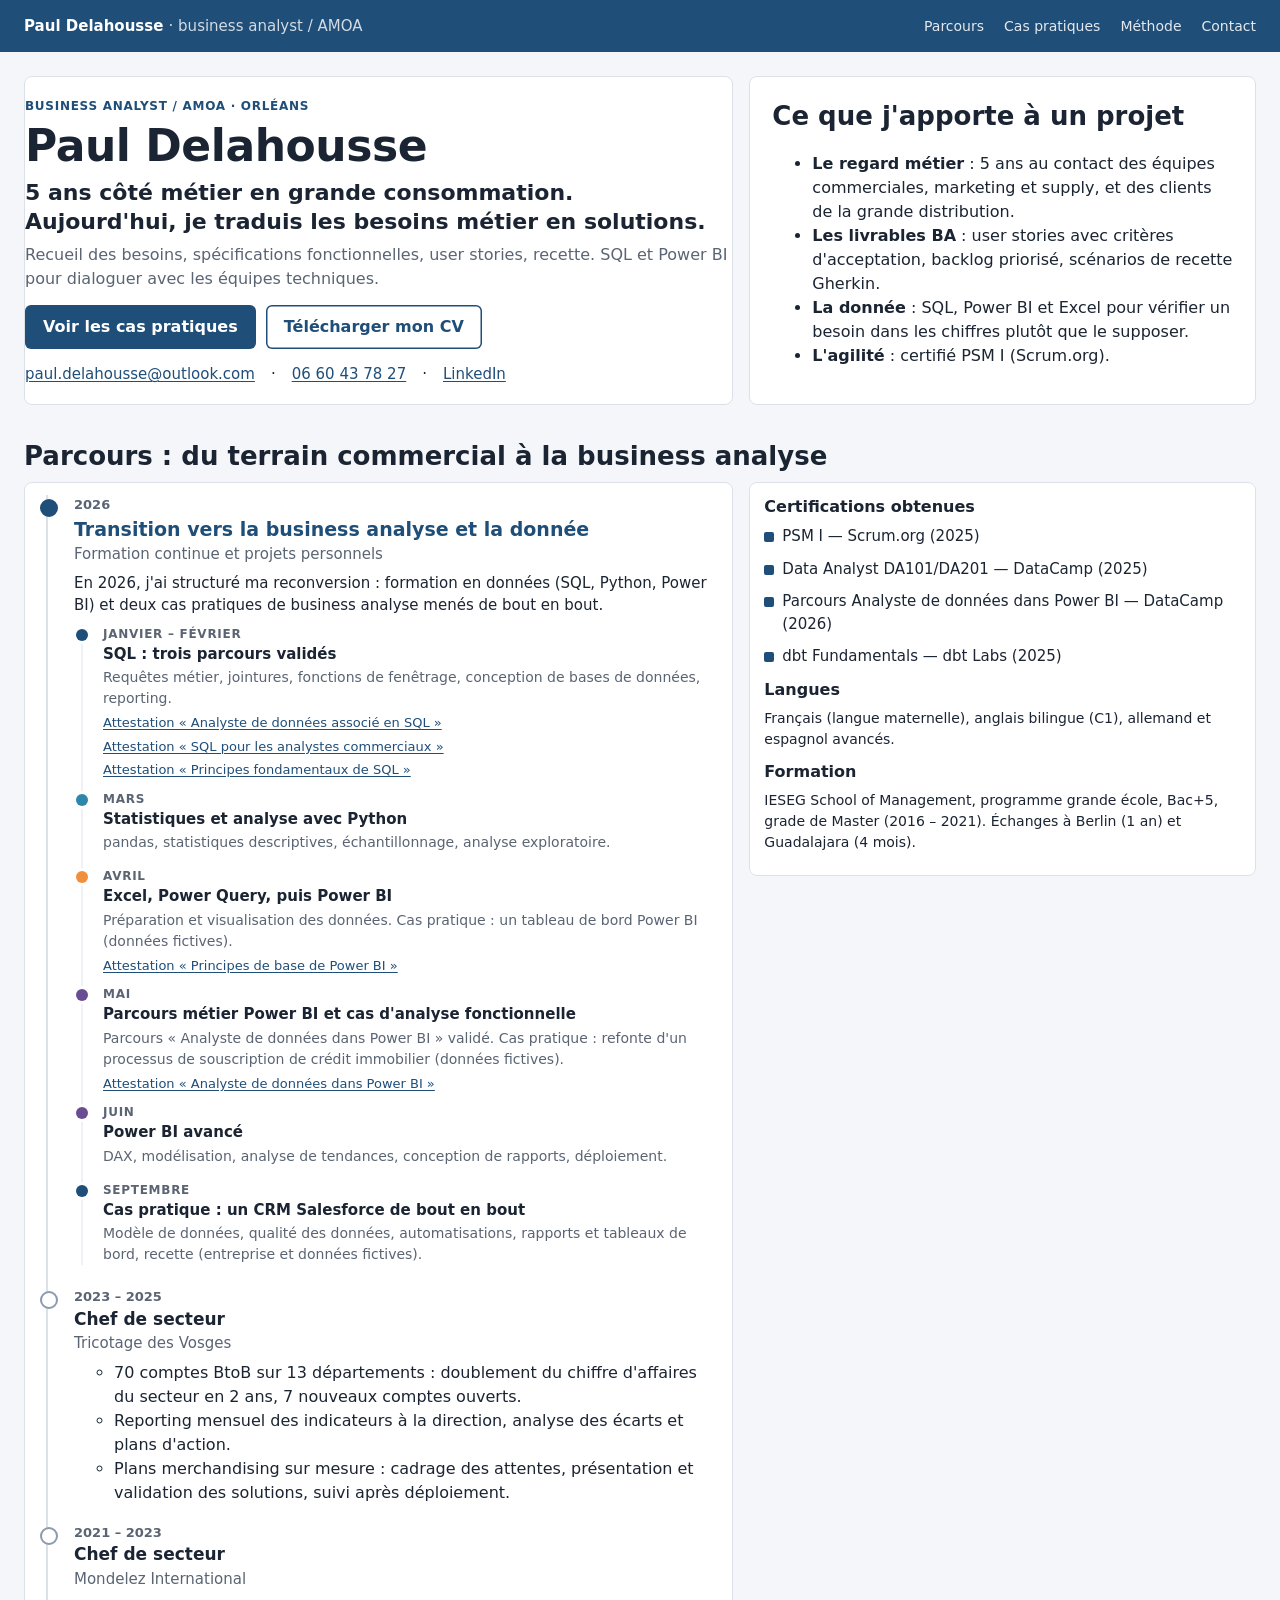
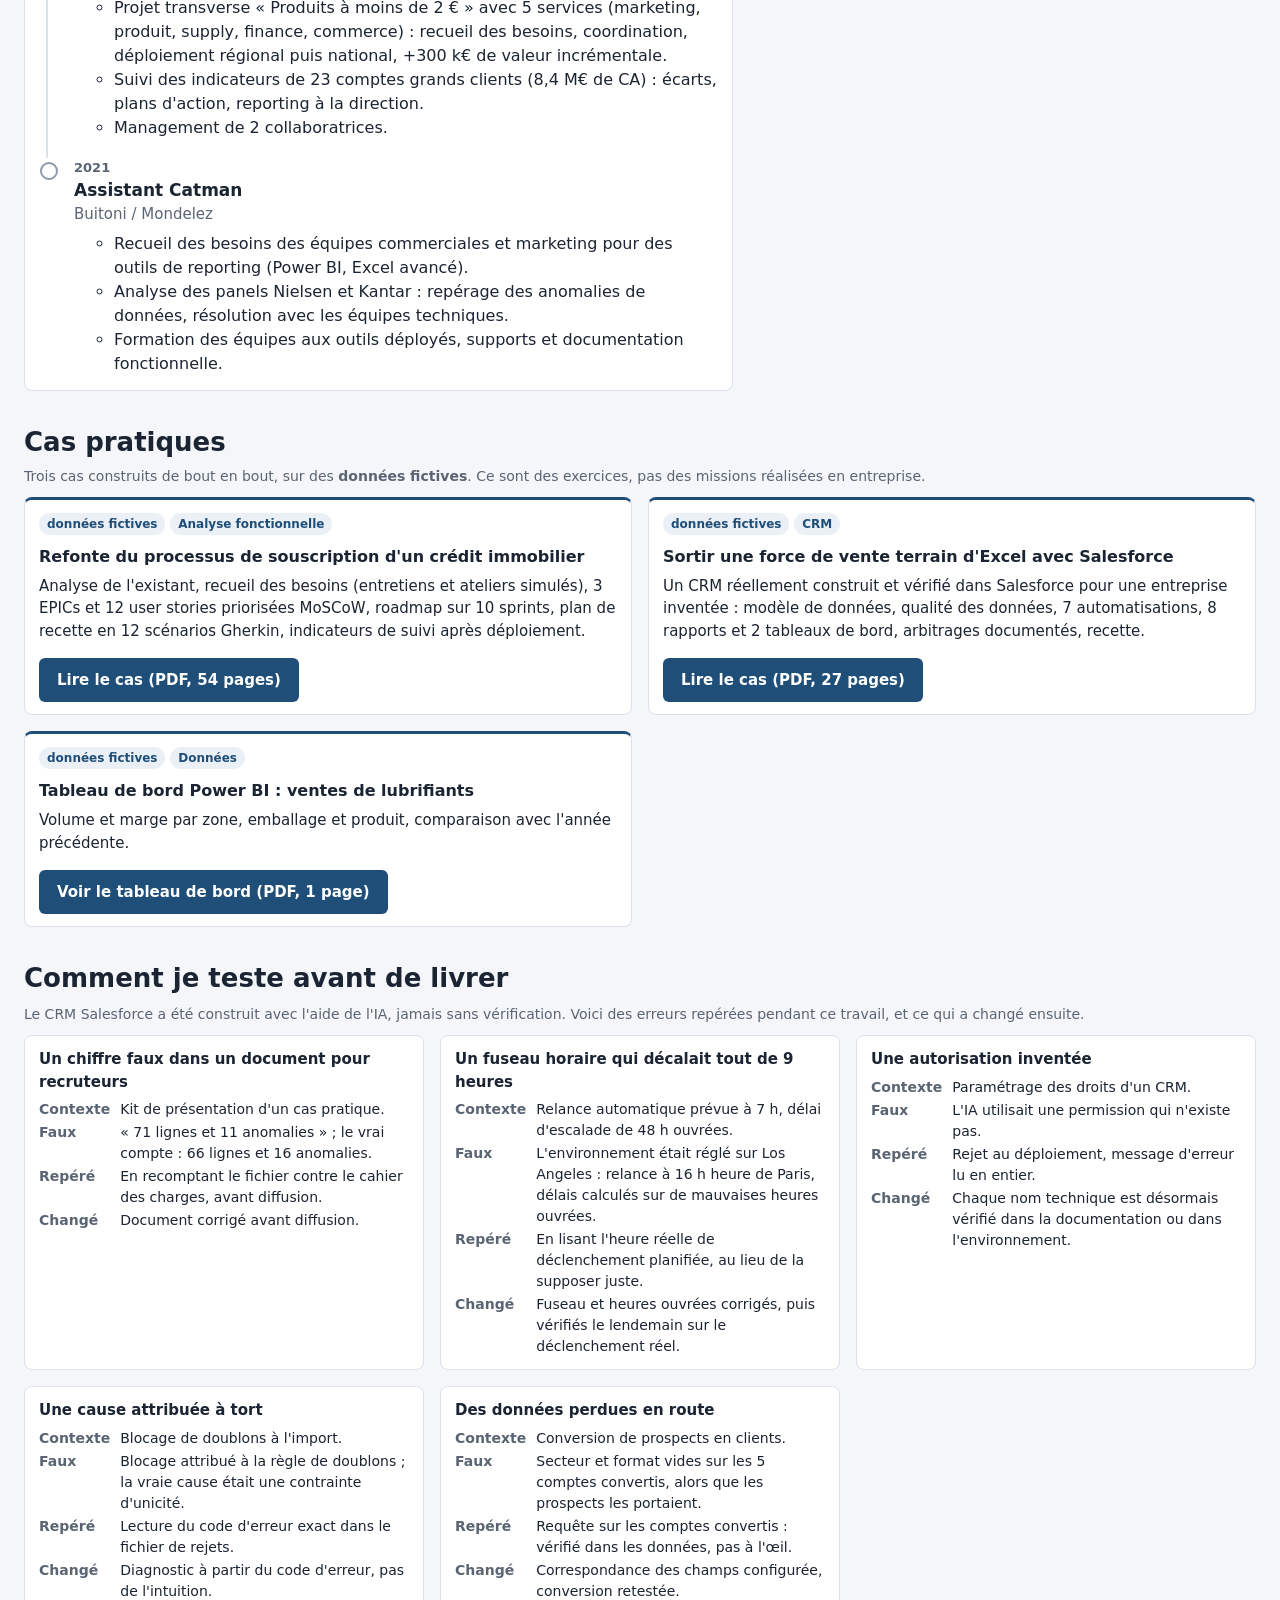
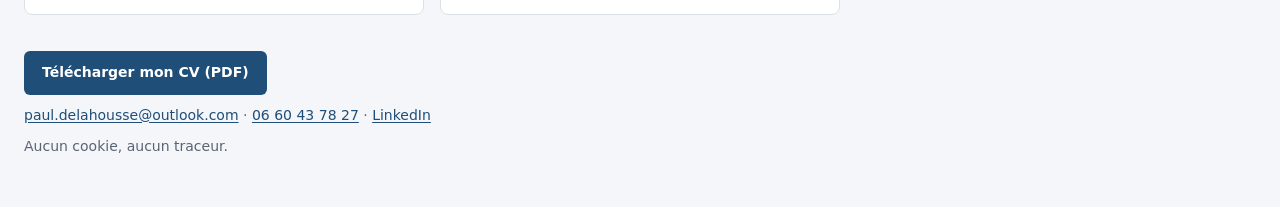
==== ba/index.html @ 94a655ec "v20261005a : page business analyst (ba/)" ====
<!doctype html>
<html lang="fr">
<head>
<meta charset="utf-8">
<meta name="viewport" content="width=device-width, initial-scale=1">
<meta name="robots" content="noindex, nofollow">
<title>Paul Delahousse — business analyst / AMOA</title>
<meta name="description" content="Business analyst / AMOA à Orléans : recueil des besoins, spécifications fonctionnelles, user stories, recette. Cas pratiques et parcours.">
<link rel="stylesheet" href="../style.css?v=20261005a">
</head>
<body>
<nav class="barre-haut" aria-label="Navigation">
  <div class="wrap barre-contenu">
    <a class="marque" href="./">Paul Delahousse <span>· business analyst / AMOA</span></a>
    <span class="liens"><a href="#parcours">Parcours</a><a href="#cas">Cas pratiques</a><a href="#methode">Méthode</a><a href="#contact">Contact</a></span>
  </div>
</nav>
<div class="wrap">
  <div class="hero">
    <header class="bandeau">
      <p class="surtitre">Business analyst / AMOA · Orléans</p>
      <h1>Paul Delahousse</h1>
      <p class="accroche">5 ans côté métier en grande consommation. Aujourd'hui, je traduis les besoins métier en solutions.</p>
      <p class="muted">Recueil des besoins, spécifications fonctionnelles, user stories, recette. SQL et Power BI pour dialoguer avec les équipes techniques.</p>
      <p class="actions">
        <a class="bouton" href="#cas">Voir les cas pratiques</a>
        <a class="bouton secondaire" id="lien-cv-haut" href="CV_Paul_Delahousse_business_analyst.pdf">Télécharger mon CV</a>
      </p>
      <p class="contact-ligne"><a href="mailto:paul.delahousse@outlook.com?subject=Contact%20%E2%80%94%20business%20analyst">paul.delahousse@outlook.com</a> · <a href="tel:+33660437827">06 60 43 78 27</a> · <a href="https://www.linkedin.com/in/paul-delahousse" rel="noopener">LinkedIn</a></p>
      <p class="perso" id="perso" hidden></p>
    </header>
    <section aria-labelledby="t-atouts">
      <h2 id="t-atouts">Ce que j'apporte à un projet</h2>
      <ul class="atouts">
        <li><b>Le regard métier</b> : 5 ans au contact des équipes commerciales, marketing et supply, et des clients de la grande distribution.</li>
        <li><b>Les livrables BA</b> : user stories avec critères d'acceptation, backlog priorisé, scénarios de recette Gherkin.</li>
        <li><b>La donnée</b> : SQL, Power BI et Excel pour vérifier un besoin dans les chiffres plutôt que le supposer.</li>
        <li><b>L'agilité</b> : certifié PSM I (Scrum.org).</li>
      </ul>
    </section>
  </div>

  <section id="parcours" aria-labelledby="t-parcours">
    <h2 id="t-parcours">Parcours : du terrain commercial à la business analyse</h2>
    <div class="parcours-grille">
      <div class="tuile parcours-frise">
        <ol class="chrono">
          <li class="chrono-item actuel"><p class="chrono-periode">2026</p><h3>Transition vers la business analyse et la donnée</h3>
            <p class="chrono-sous">Formation continue et projets personnels</p>
            <p>En 2026, j'ai structuré ma reconversion : formation en données (SQL, Python, Power BI) et deux cas pratiques de business analyse menés de bout en bout.</p>
            <ol class="frise">
<li class="d-sql"><p class="frise-mois">Janvier – février</p><p class="frise-titre">SQL : trois parcours validés</p><p class="frise-texte">Requêtes métier, jointures, fonctions de fenêtrage, conception de bases de données, reporting.</p><p class="frise-liens"><a href="https://www.datacamp.com/statement-of-accomplishment/track/b2954713bcf47606adf86395728bf1c26174f147" rel="noopener">Attestation « Analyste de données associé en SQL »</a><a href="https://www.datacamp.com/statement-of-accomplishment/track/7f18c92183131297e05d563a1ec64a7b65d7102e" rel="noopener">Attestation « SQL pour les analystes commerciaux »</a><a href="https://www.datacamp.com/statement-of-accomplishment/track/72934d9ff8d862470309f7d355c5117a73896176" rel="noopener">Attestation « Principes fondamentaux de SQL »</a></p></li>
<li class="d-stats"><p class="frise-mois">Mars</p><p class="frise-titre">Statistiques et analyse avec Python</p><p class="frise-texte">pandas, statistiques descriptives, échantillonnage, analyse exploratoire.</p></li>
<li class="d-excel"><p class="frise-mois">Avril</p><p class="frise-titre">Excel, Power Query, puis Power BI</p><p class="frise-texte">Préparation et visualisation des données. Cas pratique : un tableau de bord Power BI (données fictives).</p><p class="frise-liens"><a href="https://www.datacamp.com/statement-of-accomplishment/track/5e262b0f8882d80b4f0819928ed3495bbc2f408d" rel="noopener">Attestation « Principes de base de Power BI »</a></p></li>
<li class="d-pbi"><p class="frise-mois">Mai</p><p class="frise-titre">Parcours métier Power BI et cas d&#x27;analyse fonctionnelle</p><p class="frise-texte">Parcours « Analyste de données dans Power BI » validé. Cas pratique : refonte d&#x27;un processus de souscription de crédit immobilier (données fictives).</p><p class="frise-liens"><a href="https://www.datacamp.com/statement-of-accomplishment/track/d11b9e83e3bf4a6b7c935522fb17b5a67e0843f1" rel="noopener">Attestation « Analyste de données dans Power BI »</a></p></li>
<li class="d-pbi"><p class="frise-mois">Juin</p><p class="frise-titre">Power BI avancé</p><p class="frise-texte">DAX, modélisation, analyse de tendances, conception de rapports, déploiement.</p></li>
<li class="d-sql"><p class="frise-mois">Septembre</p><p class="frise-titre">Cas pratique : un CRM Salesforce de bout en bout</p><p class="frise-texte">Modèle de données, qualité des données, automatisations, rapports et tableaux de bord, recette (entreprise et données fictives).</p></li>
            </ol>
          </li>
<li class="chrono-item"><p class="chrono-periode">2023 – 2025</p><h3>Chef de secteur</h3><p class="chrono-sous">Tricotage des Vosges</p><ul class="chrono-puces"><li>70 comptes BtoB sur 13 départements : doublement du chiffre d&#x27;affaires du secteur en 2 ans, 7 nouveaux comptes ouverts.</li><li>Reporting mensuel des indicateurs à la direction, analyse des écarts et plans d&#x27;action.</li><li>Plans merchandising sur mesure : cadrage des attentes, présentation et validation des solutions, suivi après déploiement.</li></ul></li>
<li class="chrono-item"><p class="chrono-periode">2021 – 2023</p><h3>Chef de secteur</h3><p class="chrono-sous">Mondelez International</p><ul class="chrono-puces"><li>Projet transverse « Produits à moins de 2 € » avec 5 services (marketing, produit, supply, finance, commerce) : recueil des besoins, coordination, déploiement régional puis national, +300 k€ de valeur incrémentale.</li><li>Suivi des indicateurs de 23 comptes grands clients (8,4 M€ de CA) : écarts, plans d&#x27;action, reporting à la direction.</li><li>Management de 2 collaboratrices.</li></ul></li>
<li class="chrono-item"><p class="chrono-periode">2021</p><h3>Assistant Catman</h3><p class="chrono-sous">Buitoni / Mondelez</p><ul class="chrono-puces"><li>Recueil des besoins des équipes commerciales et marketing pour des outils de reporting (Power BI, Excel avancé).</li><li>Analyse des panels Nielsen et Kantar : repérage des anomalies de données, résolution avec les équipes techniques.</li><li>Formation des équipes aux outils déployés, supports et documentation fonctionnelle.</li></ul></li>
        </ol>
      </div>
      <div class="tuile f-usages">
        <h3>Certifications obtenues</h3>
        <ul><li class='d-sql'>PSM I — Scrum.org (2025)</li><li class='d-sql'>Data Analyst DA101/DA201 — DataCamp (2025)</li><li class='d-sql'>Parcours Analyste de données dans Power BI — DataCamp (2026)</li><li class='d-sql'>dbt Fundamentals — dbt Labs (2025)</li></ul>
        <h3>Langues</h3>
        <p class="small">Français (langue maternelle), anglais bilingue (C1), allemand et espagnol avancés.</p>
        <h3>Formation</h3>
        <p class="small">IESEG School of Management, programme grande école, Bac+5, grade de Master (2016 – 2021). Échanges à Berlin (1 an) et Guadalajara (4 mois).</p>
      </div>
    </div>
  </section>

  <section id="cas" aria-labelledby="t-cas">
    <h2 id="t-cas">Cas pratiques</h2>
    <p class="muted small">Trois cas construits de bout en bout, sur des <b>données fictives</b>. Ce sont des exercices, pas des missions réalisées en entreprise.</p>
    <div class="cas-grille cas-trois">
<article class="carte cas-carte"><p><span class="tag">données fictives</span> <span class="tag">Analyse fonctionnelle</span></p><h3>Refonte du processus de souscription d&#x27;un crédit immobilier</h3><p class="small">Analyse de l&#x27;existant, recueil des besoins (entretiens et ateliers simulés), 3 EPICs et 12 user stories priorisées MoSCoW, roadmap sur 10 sprints, plan de recette en 12 scénarios Gherkin, indicateurs de suivi après déploiement.</p><p><a class="bouton" href="cas-ba-credit-immobilier.pdf">Lire le cas (PDF, 54 pages)</a></p></article>
<article class="carte cas-carte"><p><span class="tag">données fictives</span> <span class="tag">CRM</span></p><h3>Sortir une force de vente terrain d&#x27;Excel avec Salesforce</h3><p class="small">Un CRM réellement construit et vérifié dans Salesforce pour une entreprise inventée : modèle de données, qualité des données, 7 automatisations, 8 rapports et 2 tableaux de bord, arbitrages documentés, recette.</p><p><a class="bouton" href="cas-crm-salesforce.pdf">Lire le cas (PDF, 27 pages)</a></p></article>
<article class="carte cas-carte"><p><span class="tag">données fictives</span> <span class="tag">Données</span></p><h3>Tableau de bord Power BI : ventes de lubrifiants</h3><p class="small">Volume et marge par zone, emballage et produit, comparaison avec l&#x27;année précédente.</p><p><a class="bouton" href="../cas-power-bi-lubrifiants.pdf">Voir le tableau de bord (PDF, 1 page)</a></p></article>
    </div>
  </section>

  <section id="methode" aria-labelledby="t-methode">
    <h2 id="t-methode">Comment je teste avant de livrer</h2>
    <p class="muted small">Le CRM Salesforce a été construit avec l'aide de l'IA, jamais sans vérification. Voici des erreurs repérées pendant ce travail, et ce qui a changé ensuite.</p>
    <div class="journal" id="journal"></div>
  </section>

  <footer id="contact">
    <p><a class="bouton" id="lien-cv" href="CV_Paul_Delahousse_business_analyst.pdf">Télécharger mon CV (PDF)</a></p>
    <p><a href="mailto:paul.delahousse@outlook.com?subject=Contact%20%E2%80%94%20business%20analyst">paul.delahousse@outlook.com</a> · <a href="tel:+33660437827">06 60 43 78 27</a> · <a href="https://www.linkedin.com/in/paul-delahousse" rel="noopener">LinkedIn</a></p>
    <p class="small">Aucun cookie, aucun traceur.</p>
  </footer>
</div>
<script src="ba.js?v=20261005a"></script>
</body>
</html>
---- style.css ----
/* Preuve publique — feuille unique, mobile d'abord, sans dépendance externe.
   Design system « Paul – Design System Analytique » (Guide_Design_System_PowerBI.html,
   PowerBI_Theme_Paul.json) transposé au web : navy #1F4E79, neutres, couleurs sémantiques
   réservées aux écarts, Segoe UI, conteneurs blancs bordés 1 px, rayon 8 px, sans ombre. */

:root {
  color-scheme: light;
  /* Interface */
  --navy: #1F4E79;          /* couleur principale : bandeaux, en-têtes de tableau, boutons */
  --ink: #1B2432;           /* texte principal */
  --muted: #5A6473;         /* texte secondaire, libellés, axes */
  --faint: #6B7482;         /* notes et sources (#8A93A0 du guide, assombri pour 4,5:1) */
  --line: #DCE1E8;          /* bordures */
  --grid: #EEF1F5;          /* quadrillage, séparateurs de lignes */
  --bg: #F4F6F9;            /* fond de page */
  --card: #FFFFFF;          /* fond des visuels */
  --alt: #F7F9FB;           /* lignes alternées */
  --total: #EAF0F6;         /* totaux, sous-totaux */
  --null: #BFC5CD;          /* séries non mises en valeur */
  --link: #1F4E79;          /* liens (le bleu #2E86AB n'atteint que 4,1:1 sur blanc) */
  --focus: #2E86AB;
  /* Données, dans l'ordre d'attribution du thème */
  --p1: #1F4E79; --p2: #2E86AB; --p3: #F28F3B; --p4: #6A4C93; --p5: #3BA99C;
  --p6: #C8553D; --p7: #8D99AE; --p8: #F2C14E; --p9: #5B7DB1; --p10: #A5668B;
  /* Sémantiques : uniquement pour bon / mauvais */
  --good: #2E7D32; --good-bg: #EAF5EC;
  --warn: #E0A800;
  --bad: #C62828; --bad-bg: #FBECEC;
  /* Indicateurs : une couleur par dimension, identique sur toutes les pages */
  --k1: var(--p1);  /* chiffre d'affaires */
  --k2: var(--p3);  /* marge */
  --k3: var(--p2);  /* valeur ajoutée */
  --k4: var(--p4);  /* EBE */
  --k5: var(--p5);  /* résultat d'exploitation */
  --k6: var(--p6);  /* BFR */
  --k7: var(--p10); /* masse salariale */
  /* Domaines de formation */
  --d-sql: var(--p1); --d-stats: var(--p2); --d-excel: var(--p3); --d-pbi: var(--p4); --d-cdg: var(--p5);
  /* Mise en page */
  --radius: 8px;
  --gutter: 16px;
  --font: "Segoe UI", system-ui, -apple-system, BlinkMacSystemFont, Roboto, "Helvetica Neue", Arial, sans-serif;
}
@media (prefers-color-scheme: dark) {
  :root:not([data-theme="light"]) {
    color-scheme: dark;
    --ink: #EEF1F5; --muted: #A9B2BF; --faint: #939DAB; --line: #2E3A4B; --grid: #263142;
    --bg: #0F141B; --card: #1B2432; --alt: #202A39; --total: #243247; --null: #4A5566;
    --link: #8FB3DE; --focus: #8FB3DE;
    --p1: #7FA6D6; --p2: #4FA3C7; --p4: #9B7FC4; --p6: #E07A62; --p10: #C689AD;
    --good: #7BCB80; --good-bg: #16301A; --bad: #FF8A80; --bad-bg: #3A1717;
  }
}
:root[data-theme="dark"] {
  color-scheme: dark;
  --ink: #EEF1F5; --muted: #A9B2BF; --faint: #939DAB; --line: #2E3A4B; --grid: #263142;
  --bg: #0F141B; --card: #1B2432; --alt: #202A39; --total: #243247; --null: #4A5566;
  --link: #8FB3DE; --focus: #8FB3DE;
  --p1: #7FA6D6; --p2: #4FA3C7; --p4: #9B7FC4; --p6: #E07A62; --p10: #C689AD;
  --good: #7BCB80; --good-bg: #16301A; --bad: #FF8A80; --bad-bg: #3A1717;
}

/* ---------- Base ---------- */
* { box-sizing: border-box; }
html { -webkit-text-size-adjust: 100%; scroll-padding-top: 64px; }
body { margin: 0; background: var(--bg); color: var(--ink); font: 16px/1.5 var(--font); }
a { color: var(--link); text-underline-offset: 2px; }
a:focus-visible, button:focus-visible, select:focus-visible, input:focus-visible, summary:focus-visible, [tabindex]:focus-visible { outline: 2px solid var(--focus); outline-offset: 2px; }
.wrap { max-width: 1280px; margin: 0 auto; padding: 0 var(--gutter); }
@media (min-width: 900px) { .wrap { padding: 0 24px; } }
section { padding: 24px 0 8px; }
h1 { font-size: clamp(2rem, 4vw, 2.75rem); line-height: 1.15; margin: 0 0 6px; font-weight: 600; letter-spacing: -0.01em; }
h2 { font-size: 1.625rem; font-weight: 600; margin: 0 0 6px; }            /* titre de page : 20 pt */
h3 { font-size: 1rem; font-weight: 600; margin: 0 0 8px; }                /* titre de visuel : 12 pt */
p { margin: 0 0 10px; }
.muted { color: var(--muted); }
.small { font-size: 0.875rem; }
strong, b { font-weight: 600; }
.tag { display: inline-block; font-size: 0.75rem; font-weight: 600; padding: 2px 8px; border-radius: 999px; background: var(--total); color: var(--link); }
[hidden], .dash-page[hidden], .bulle[hidden] { display: none !important; }

/* Conteneurs : fond blanc, bordure 1 px, rayon 8 px, marge intérieure 12 px, pas d'ombre */
.tuile, .bloc-analyse, .graphe, .carte, .entree, .hero > header, .hero > section {
  background: var(--card); border: 1px solid var(--line); border-radius: var(--radius); padding: 12px 14px;
}
.bloc-analyse > h3, .tuile > h3, .graphe > h4 { font-size: 1rem; font-weight: 600; color: var(--ink); margin: 0 0 6px; text-align: left; }
.bloc-analyse > p.muted.small { margin-bottom: 8px; }

/* ---------- Barre du haut ---------- */
.barre-haut { background: var(--navy); color: #fff; position: sticky; top: 0; z-index: 10; }
.barre-contenu { display: flex; align-items: center; justify-content: space-between; min-height: 52px; gap: 12px; }
.marque { color: #fff; text-decoration: none; font-weight: 600; font-size: 0.9375rem; }
.marque span { font-weight: 400; opacity: .8; }
.liens { display: none; gap: 20px; }
.liens a { color: #fff; opacity: .88; text-decoration: none; font-size: 0.875rem; }
.liens a:hover { opacity: 1; text-decoration: underline; }
.barre-haut a:focus-visible { outline-color: #fff; }
@media (min-width: 760px) { .liens { display: flex; } }
@media (max-width: 480px) { .marque span { display: none; } }

/* ---------- En-tête : identité + offre ---------- */
.hero { display: grid; gap: 16px; padding: 24px 0 8px; }
@media (min-width: 900px) { .hero { grid-template-columns: 7fr 5fr; } }
.hero > header, .hero > section { padding: 20px 22px; }
.hero > section { align-self: start; }
.surtitre { text-transform: uppercase; letter-spacing: .06em; font-size: 0.75rem; font-weight: 600; color: var(--link); margin: 0 0 6px; }
.accroche { font-size: clamp(1.125rem, 1.8vw, 1.375rem); font-weight: 600; line-height: 1.35; margin: 6px 0; }
.role { font-weight: 600; color: var(--muted); }
.actions { display: flex; flex-wrap: wrap; gap: 10px; margin: 14px 0; }
.bouton { display: inline-flex; align-items: center; min-height: 44px; padding: 10px 18px; border-radius: 6px; border: 0;
  background: #1F4E79; color: #fff; font: inherit; font-weight: 600; text-decoration: none; cursor: pointer; }
.bouton:hover { background: #173d60; }
.bouton.secondaire { background: transparent; color: var(--link); box-shadow: inset 0 0 0 1.5px var(--link); }
.bouton.secondaire:hover { background: var(--total); }
.parcours { list-style: none; padding: 0; margin: 8px 0; display: grid; gap: 2px; }
.parcours li { font-size: 0.875rem; color: var(--muted); }
.parcours b { color: var(--ink); }
.contact-ligne { display: flex; flex-wrap: wrap; gap: 8px 16px; font-size: 0.9375rem; margin: 0; }
.perso { margin-top: 14px; padding: 10px 12px; background: var(--total); border-radius: var(--radius); }
#offre h2 { font-size: 1.125rem; }
.offres { display: grid; gap: 12px; }
#offre .carte { border-left: 4px solid var(--p1); }
.carte h3 { margin: 0 0 6px; }
.carte p { font-size: 0.9375rem; }

/* ---------- Cartes KPI (callouts) ---------- */
.chiffres { display: grid; grid-template-columns: repeat(2, 1fr); gap: 16px; }
@media (min-width: 900px) { .chiffres { grid-template-columns: repeat(4, 1fr); } }
.chiffres { margin: 8px 0 0; padding: 0; }
.chiffre { background: var(--card); border: 1px solid var(--line); border-radius: var(--radius); padding: 14px 16px; }
.chiffre-n { font-size: clamp(1.75rem, 3vw, 2.25rem); font-weight: 600; color: var(--p1); font-variant-numeric: tabular-nums; line-height: 1.1; }
.chiffre-l { display: block; margin-top: 4px; font-size: 0.875rem; color: var(--muted); }

.kpis { display: grid; grid-template-columns: repeat(2, minmax(0, 1fr)); gap: 12px; }
@media (min-width: 700px) { .kpis { grid-template-columns: repeat(3, minmax(0, 1fr)); } }
@media (min-width: 1100px) { .kpis { grid-template-columns: repeat(6, minmax(0, 1fr)); } }
.kpi { display: flex; flex-direction: column; padding: 12px 14px 8px; border-top: 3px solid var(--kc, var(--k1)); }
.k1 { --kc: var(--k1); } .k2 { --kc: var(--k2); } .k3 { --kc: var(--k3); } .k4 { --kc: var(--k4); }
.k5 { --kc: var(--k5); } .k6 { --kc: var(--k6); } .k7 { --kc: var(--k7); }
.kpi-titre { font-size: 0.8125rem; font-weight: 600; color: var(--muted); margin: 0 0 2px; line-height: 1.3; }
.kpi-valeur { font-size: clamp(1.625rem, 2.2vw, 2rem); font-weight: 600; margin: 0; line-height: 1.15; white-space: nowrap; font-variant-numeric: tabular-nums; }
.kpi-unite { font-size: 0.55em; font-weight: 600; color: var(--muted); }
.kpi-aide { font-size: 0.75rem; color: var(--faint); margin: 0; line-height: 1.3; }
.kpi-delta { display: flex; flex-wrap: wrap; align-items: baseline; gap: 2px 6px; margin: 4px 0 0; font-size: 0.8125rem; }
.kpi-pill { font-weight: 600; white-space: nowrap; font-variant-numeric: tabular-nums; }
.kpi-pill.bon { color: var(--good); }
.kpi-pill.mauvais { color: var(--bad); }
.kpi-pill.neutre { color: var(--muted); }
.kpi-vs { color: var(--faint); white-space: nowrap; }
.spark { display: block; width: 100%; height: auto; margin-top: auto; padding-top: 6px; overflow: visible; }
.spark-aire { display: none; }
.spark-ligne { fill: none; stroke: var(--kc, var(--k1)); stroke-width: 2; stroke-linejoin: round; stroke-linecap: round; }
.spark-point { display: none; }
.spark-point.dernier { display: inline; fill: var(--kc, var(--k1)); stroke: var(--card); stroke-width: 1.5; }
.kpi-ans { display: flex; justify-content: space-between; margin: 0; font-size: 0.75rem; color: var(--faint); }

/* ---------- Tableau de bord ---------- */
#analyse > h2, #ia > h2, #cas > h2, #formations > h2 { margin-bottom: 4px; }
.dash { background: var(--bg); border: 1px solid var(--line); border-radius: var(--radius); overflow: hidden; margin-top: 12px; }
.dash-tete { display: grid; gap: 12px; align-items: center; background: #1F4E79; color: #fff; padding: 14px 16px; }
@media (min-width: 1000px) { .dash-tete { grid-template-columns: minmax(0, 4fr) minmax(0, 5fr) minmax(0, 3fr); padding: 16px 24px; } }
.dash-surtitre { margin: 0; text-transform: uppercase; letter-spacing: .06em; font-size: 0.75rem; font-weight: 600; color: rgba(255,255,255,.8); }
.dash-titre h3 { margin: 2px 0; font-size: clamp(1.375rem, 2.2vw, 1.75rem); font-weight: 600; color: #fff; }
.dash-sous { margin: 0; font-size: 0.8125rem; color: rgba(255,255,255,.85); }
.dash-onglets { display: flex; flex-wrap: wrap; gap: 4px; }
.dash-onglets button { flex: 1 1 auto; min-height: 44px; border: 1px solid rgba(255,255,255,.35); border-radius: 6px; padding: 8px 12px;
  font: inherit; font-size: 0.875rem; font-weight: 600; cursor: pointer; background: transparent; color: #fff; }
.dash-onglets button:hover { background: rgba(255,255,255,.12); }
.dash-onglets button[aria-selected="true"] { background: #fff; color: #1F4E79; border-color: #fff; }
.dash-onglets button:focus-visible, .dash-segment select:focus-visible { outline: 2px solid #fff; outline-offset: 2px; }
.dash-segment { display: grid; gap: 4px; font-size: 0.8125rem; font-weight: 600; color: rgba(255,255,255,.9); }
.dash-segment select { font: inherit; font-size: 0.9375rem; min-height: 40px; padding: 6px 10px; border-radius: 6px; border: 1px solid #DCE1E8; background: #fff; color: #1B2432; }
.dash-page { padding: 16px 12px; }
@media (min-width: 1000px) { .dash-page { padding: 24px; } }

/* Grille : gouttières 16 px, lecture en Z (résumé → détail) */
.rapport { display: grid; grid-template-columns: repeat(12, minmax(0, 1fr)); gap: 16px; }
.rapport > * { grid-column: span 12; margin: 0; }
@media (min-width: 1000px) {
  .rapport > .t4 { grid-column: span 4; } .rapport > .t5 { grid-column: span 5; } .rapport > .t6 { grid-column: span 6; }
  .rapport > .t7 { grid-column: span 7; } .rapport > .t8 { grid-column: span 8; }
}
.synthese { font-size: 1.0625rem; font-weight: 500; border-left: 4px solid var(--p1); }
.synthese p { margin: 0 0 10px; }
.bouton-sim { font: inherit; font-size: 0.875rem; font-weight: 600; cursor: pointer; min-height: 40px; padding: 8px 14px; border: 0; border-radius: 6px; background: #1F4E79; color: #fff; }
.bouton-sim:hover { background: #173d60; }

/* ---------- Visuels ---------- */
.graphes { display: grid; gap: 16px; grid-template-columns: repeat(2, minmax(0, 1fr)); }
@media (min-width: 900px) { .graphes { grid-template-columns: repeat(4, minmax(0, 1fr)); } }
.graphe { position: relative; display: flex; flex-direction: column; }
.graphe > h4 { font-size: 0.9375rem; line-height: 1.3; }
.graphe .tendance { margin: 0 0 2px; font-size: 0.8125rem; color: var(--muted); }
.graphe .formule { font-size: 0.75rem; color: var(--faint); margin: 0 0 4px; line-height: 1.35; }
.graphe svg { display: block; width: 100%; height: auto; overflow: visible; margin-top: auto; }
.graphe-large svg { display: block; width: 100%; height: auto; overflow: visible; }
svg text { font-family: var(--font); }
svg .axe { stroke: var(--line); stroke-width: 1; }
svg .an, svg .lib, svg .jauge-borne { font-size: 10px; fill: var(--muted); }
svg .lib.fort { fill: var(--ink); font-weight: 600; }
svg .val { font-size: 11px; fill: var(--muted); }
svg .val.fort { font-size: 12px; font-weight: 600; fill: var(--ink); }
svg .val-s { font-size: 10px; fill: var(--ink); font-variant-numeric: tabular-nums; }
svg .val-s.fort { font-weight: 600; }
svg .val-inv { font-size: 12px; font-weight: 600; fill: #fff; font-variant-numeric: tabular-nums; }
svg .np { font-size: 11px; fill: var(--faint); font-style: italic; }
svg .cible { fill: transparent; cursor: pointer; }
/* Colonnes : l'exercice le plus récent dans la couleur de l'indicateur, les précédents en gris */
svg .barre { fill: var(--kc, var(--k1)); }
svg .barre.passe { fill: var(--null); }
svg .barre.neg { fill: var(--bad); }
svg .barre.neg.passe { fill: var(--null); }
/* Cascades : vert = favorable au résultat, rouge = défavorable, gris-bleu / navy = totaux */
svg .pont.hausse { fill: var(--good); } svg .pont.baisse { fill: var(--bad); }
svg .pont.tot { fill: var(--p7); } svg .pont.sim { fill: var(--p1); } svg .pont.nul { fill: var(--line); }
/* Structure pour 100 € : N en navy, N-1 en gris */
svg .barre-s.c1, .pastille.c1 { fill: var(--p1); background: var(--p1); }
svg .barre-s.c3, .pastille.c3 { fill: var(--null); background: var(--null); }
/* Entonnoir : couleur de chaque indicateur */
svg .entonnoir.e1 { fill: var(--k1); } svg .entonnoir.e2 { fill: var(--k3); }
svg .entonnoir.e3 { fill: var(--k4); } svg .entonnoir.e4 { fill: var(--k5); }
svg .entonnoir.neg { fill: var(--bad); }
/* Jauges */
.jauges { display: grid; grid-template-columns: repeat(2, minmax(0, 1fr)); gap: 16px; }
.jauge-zone svg { display: block; width: 100%; max-width: 240px; margin: 0 auto; height: auto; }
.jauge-fond { stroke: var(--grid); }
.jauge-val { stroke: var(--kc, var(--k1)); }
.jauge-repere { stroke: var(--ink); stroke-width: 3; stroke-linecap: round; }
.jauge-chiffre { font-size: 26px; font-weight: 600; fill: var(--ink); font-variant-numeric: tabular-nums; }
.jauge-leg { display: flex; justify-content: center; gap: 12px; margin: 2px 0 0; font-size: 0.75rem; }
/* Légendes */
.legende { display: flex; flex-wrap: wrap; gap: 6px 14px; margin: 2px 0 6px; font-size: 0.8125rem; }
.cle { display: inline-flex; align-items: center; gap: 6px; color: var(--muted); }
.pastille { display: inline-block; width: 10px; height: 10px; border-radius: 2px; background: var(--kc, var(--k1)); }
.pastille.repere { width: 12px; height: 3px; background: var(--ink); }
.bulle { position: absolute; z-index: 20; pointer-events: none; max-width: 260px; background: var(--ink); color: var(--card);
  font-size: 0.75rem; line-height: 1.4; padding: 8px 10px; border-radius: 6px; }
.controle { margin: 8px 0 0; color: var(--muted); }

/* ---------- Tableaux et matrices ---------- */
.table-scroll { overflow-x: auto; -webkit-overflow-scrolling: touch; }
table { border-collapse: collapse; width: 100%; font-size: 0.8125rem; font-variant-numeric: tabular-nums; }
th, td { text-align: right; padding: 6px 10px; border-bottom: 1px solid var(--grid); white-space: nowrap; }
th:first-child, td:first-child { text-align: left; white-space: normal; }
thead th { background: #1F4E79; color: #fff; font-weight: 600; border-bottom: 0; }
tbody tr:nth-child(even) td { background: var(--alt); }
td.np { color: var(--faint); font-style: italic; }
table.sig td:first-child { min-width: 10rem; }
table.sig tr.solde td { background: var(--total); font-weight: 600; }
table.sig tr.dont td { color: var(--muted); font-size: 0.75rem; }
table.sig tr.dont td:first-child { padding-left: 20px; }
table.sig .pct { color: var(--faint); font-size: 0.75rem; }
@media (max-width: 600px) { th, td { padding: 5px 6px; } table.sig td:first-child .muted { font-size: 0.6875rem; } }
details.tuile summary { cursor: pointer; font-weight: 600; min-height: 32px; }
details.tuile[open] summary { margin-bottom: 8px; }
details.tuile h3 { margin-top: 12px; }
.sources li { font-size: 0.8125rem; margin-bottom: 4px; }

/* ---------- Page « Analyse des écarts » ---------- */
.choix { display: flex; flex-wrap: wrap; gap: 8px; margin: 4px 0 10px; }
.choix button { font: inherit; font-size: 0.8125rem; min-height: 36px; padding: 4px 12px; border-radius: 999px; cursor: pointer;
  border: 1px solid var(--line); background: var(--card); color: var(--ink); }
.choix button[aria-pressed="true"] { background: #1F4E79; color: #fff; border-color: #1F4E79; }
ol.etapes { margin: 6px 0 0; padding-left: 20px; font-size: 0.9375rem; }
ol.etapes li { margin-bottom: 6px; }

/* ---------- Lecture et questions ---------- */
.lecture { display: grid; gap: 16px; }
@media (min-width: 720px) { .lecture { grid-template-columns: 1fr 1fr; } }
.lecture ul, .questions { margin: 0; padding-left: 20px; }
.lecture li, .questions li { margin-bottom: 6px; }
.questions-bloc { border-left: 4px solid var(--p1); }

/* ---------- Simulation ---------- */
.sim-scenarios { display: flex; flex-wrap: wrap; gap: 6px; margin: 4px 0 12px; }
.sim-scenarios button { font: inherit; font-size: 0.8125rem; font-weight: 600; min-height: 36px; padding: 4px 12px; border-radius: 999px; cursor: pointer;
  border: 1px solid var(--line); background: var(--card); color: var(--ink); }
.sim-scenarios button:hover { border-color: var(--link); background: var(--total); }
.sim-levier { padding: 8px 0; border-top: 1px solid var(--grid); }
.sim-levier label { display: flex; justify-content: space-between; align-items: baseline; font-weight: 600; font-size: 0.9375rem; }
.sim-val { font-variant-numeric: tabular-nums; font-weight: 600; color: var(--muted); min-width: 4.5em; text-align: right; }
.sim-val.actif { color: var(--link); }
.sim-levier input[type="range"] { width: 100%; margin: 8px 0 0; accent-color: var(--p1); min-height: 28px; }
.sim-bornes { display: flex; justify-content: space-between; margin: 0; font-size: 0.75rem; color: var(--faint); }
.sim-aide { margin: 2px 0 0; font-size: 0.75rem; }
.sim-leviers .bouton { margin-top: 10px; }
.sim-cartes { display: grid; gap: 12px; grid-template-columns: repeat(2, minmax(0, 1fr)); margin-bottom: 12px; }
@media (min-width: 700px) { .sim-cartes { grid-template-columns: repeat(3, minmax(0, 1fr)); } }
.sim-carte { background: var(--card); border: 1px solid var(--line); border-top: 3px solid var(--kc, var(--k1)); border-radius: var(--radius); padding: 10px 12px; }
.sim-carte .kpi-titre { margin: 0; }
.sim-simule { font-size: 1.5rem; font-weight: 600; margin: 2px 0; font-variant-numeric: tabular-nums; white-space: nowrap; }
.sim-reel { font-size: 0.8125rem; color: var(--muted); margin: 0; }
.sim-phrase { background: var(--total); border-left: 4px solid var(--p1); padding: 8px 12px; border-radius: 4px; font-size: 0.9375rem; }
.sim-sous { font-size: 0.9375rem; font-weight: 600; margin: 12px 0 4px; }
.sim-hyp ul { margin: 0; padding-left: 18px; font-size: 0.875rem; }
.sim-hyp li { margin-bottom: 6px; }
.sim-seuil { margin: 8px 0 0; padding: 8px 10px; background: var(--alt); border: 1px solid var(--grid); border-radius: 6px; }

/* ---------- Parcours : 2026 puis les postes ---------- */
.parcours-grille { display: grid; gap: 16px; }
@media (min-width: 1000px) { .parcours-grille { grid-template-columns: minmax(0, 7fr) minmax(0, 5fr); align-items: start; } }
.chrono { list-style: none; margin: 0; padding: 0; }
.chrono-item { position: relative; padding: 0 0 18px 26px; border-left: 2px solid var(--line); margin-left: 7px; }
.chrono-item:last-child { padding-bottom: 2px; border-left-color: transparent; }
.chrono-item::before { content: ""; position: absolute; left: -8px; top: 4px; width: 14px; height: 14px; border-radius: 50%;
  background: var(--card); border: 2px solid var(--p7); }
.chrono-item.actuel::before { background: var(--p1); border-color: var(--p1); }
.chrono-periode { margin: 0; font-size: 0.8125rem; font-weight: 600; color: var(--muted); font-variant-numeric: tabular-nums; }
.chrono-item h3 { margin: 0; font-size: 1.0625rem; }
.chrono-sous { margin: 0 0 6px; font-size: 0.9375rem; color: var(--muted); }
.chrono-item > p:not(.chrono-periode):not(.chrono-sous) { font-size: 0.9375rem; margin-bottom: 8px; }
.chrono-item.actuel h3 { color: var(--link); font-size: 1.1875rem; }
.chrono-chiffres { list-style: none; margin: 4px 0 14px; padding: 0; display: grid; gap: 8px; grid-template-columns: repeat(2, minmax(0, 1fr)); }
@media (min-width: 600px) { .chrono-chiffres { grid-template-columns: repeat(4, minmax(0, 1fr)); } }
.chrono-chiffres li { background: var(--total); border-radius: 6px; padding: 8px 10px; }
.chrono-n { display: block; font-size: 1.5rem; font-weight: 600; line-height: 1.1; color: var(--link); font-variant-numeric: tabular-nums; }
.chrono-l { display: block; font-size: 0.8125rem; color: var(--muted); }
.chrono-detail { margin: 6px 0 0; }
.chrono-detail summary { cursor: pointer; font-weight: 600; font-size: 0.9375rem; min-height: 32px; color: var(--link); }
.frise { list-style: none; margin: 0 0 4px; padding: 0 0 0 2px; }
.frise li { position: relative; padding: 0 0 10px 20px; border-left: 2px solid var(--grid); margin-left: 5px; }
.frise li:last-child { padding-bottom: 0; }
.frise li::before { content: ""; position: absolute; left: -7px; top: 4px; width: 12px; height: 12px; border-radius: 50%; background: var(--dc); box-shadow: 0 0 0 3px var(--card); }
.frise li.d-sql, .f-usages li.d-sql { --dc: var(--d-sql); } .frise li.d-stats, .f-usages li.d-stats { --dc: var(--d-stats); }
.frise li.d-excel, .f-usages li.d-excel { --dc: var(--d-excel); } .frise li.d-pbi, .f-usages li.d-pbi { --dc: var(--d-pbi); }
.frise li.d-cdg { --dc: var(--d-cdg); }
.frise-mois { margin: 0; font-size: 0.75rem; font-weight: 600; text-transform: uppercase; letter-spacing: .06em; color: var(--muted); }
.frise-titre { margin: 0; font-weight: 600; font-size: 0.9375rem; }
.frise-texte { margin: 2px 0 4px; font-size: 0.875rem; color: var(--muted); }
.frise-liens { display: flex; flex-wrap: wrap; gap: 4px 12px; margin: 0; font-size: 0.8125rem; }
.f-usages ul { list-style: none; margin: 0; padding: 0; }
.f-usages li { position: relative; padding: 0 0 10px 18px; font-size: 0.9375rem; }
.f-usages li::before { content: ""; position: absolute; left: 0; top: 7px; width: 10px; height: 10px; border-radius: 2px; background: var(--dc); }
.f-table td:nth-child(2), .f-table td:nth-child(3), .f-table th:nth-child(2), .f-table th:nth-child(3) { text-align: left; white-space: normal; }
.f-table tr.fort td { font-weight: 600; background: var(--total); }

/* ---------- Cas pratiques ---------- */
.cas-grille { display: grid; gap: 16px; }
@media (min-width: 760px) { .cas-grille { grid-template-columns: 1fr 1fr; } }
.cas-carte { display: flex; flex-direction: column; border-top: 3px solid var(--p1); }
.cas-carte p:last-child { margin: auto 0 0; padding-top: 6px; }

/* ---------- Méthode, pied de page ---------- */
.journal { display: grid; gap: 16px; grid-template-columns: repeat(auto-fit, minmax(300px, 1fr)); }
.entree h3 { font-size: 0.9375rem; margin: 0 0 6px; }
.entree dl { margin: 0; display: grid; grid-template-columns: auto 1fr; gap: 2px 10px; font-size: 0.875rem; }
.entree dt { color: var(--muted); font-weight: 600; }
.entree dd { margin: 0; }
header.bandeau { padding: 20px 0 16px; }
footer { padding: 28px 0 40px; font-size: 0.875rem; color: var(--muted); }

@media (forced-colors: active) { svg .barre, svg .barre-s, svg .pont, svg .seg, svg .entonnoir { fill: CanvasText; } }
@media (prefers-reduced-motion: reduce) { * { transition: none !important; scroll-behavior: auto !important; } }
/* Mode sombre : les barres sont éclaircies, leurs étiquettes passent en foncé */
@media (prefers-color-scheme: dark) { :root:not([data-theme="light"]) svg .seg-n, :root:not([data-theme="light"]) svg .val-inv { fill: #0F141B; } }
:root[data-theme="dark"] svg .seg-n, :root[data-theme="dark"] svg .val-inv { fill: #0F141B; }
@media (min-width: 1000px) { .parcours-grille > .f-usages { position: sticky; top: 68px; } }
.sim-seuil p { margin: 0 0 6px; } .sim-seuil p:last-child { margin: 0; }
.sim-question { padding-top: 6px; border-top: 1px solid var(--grid); }
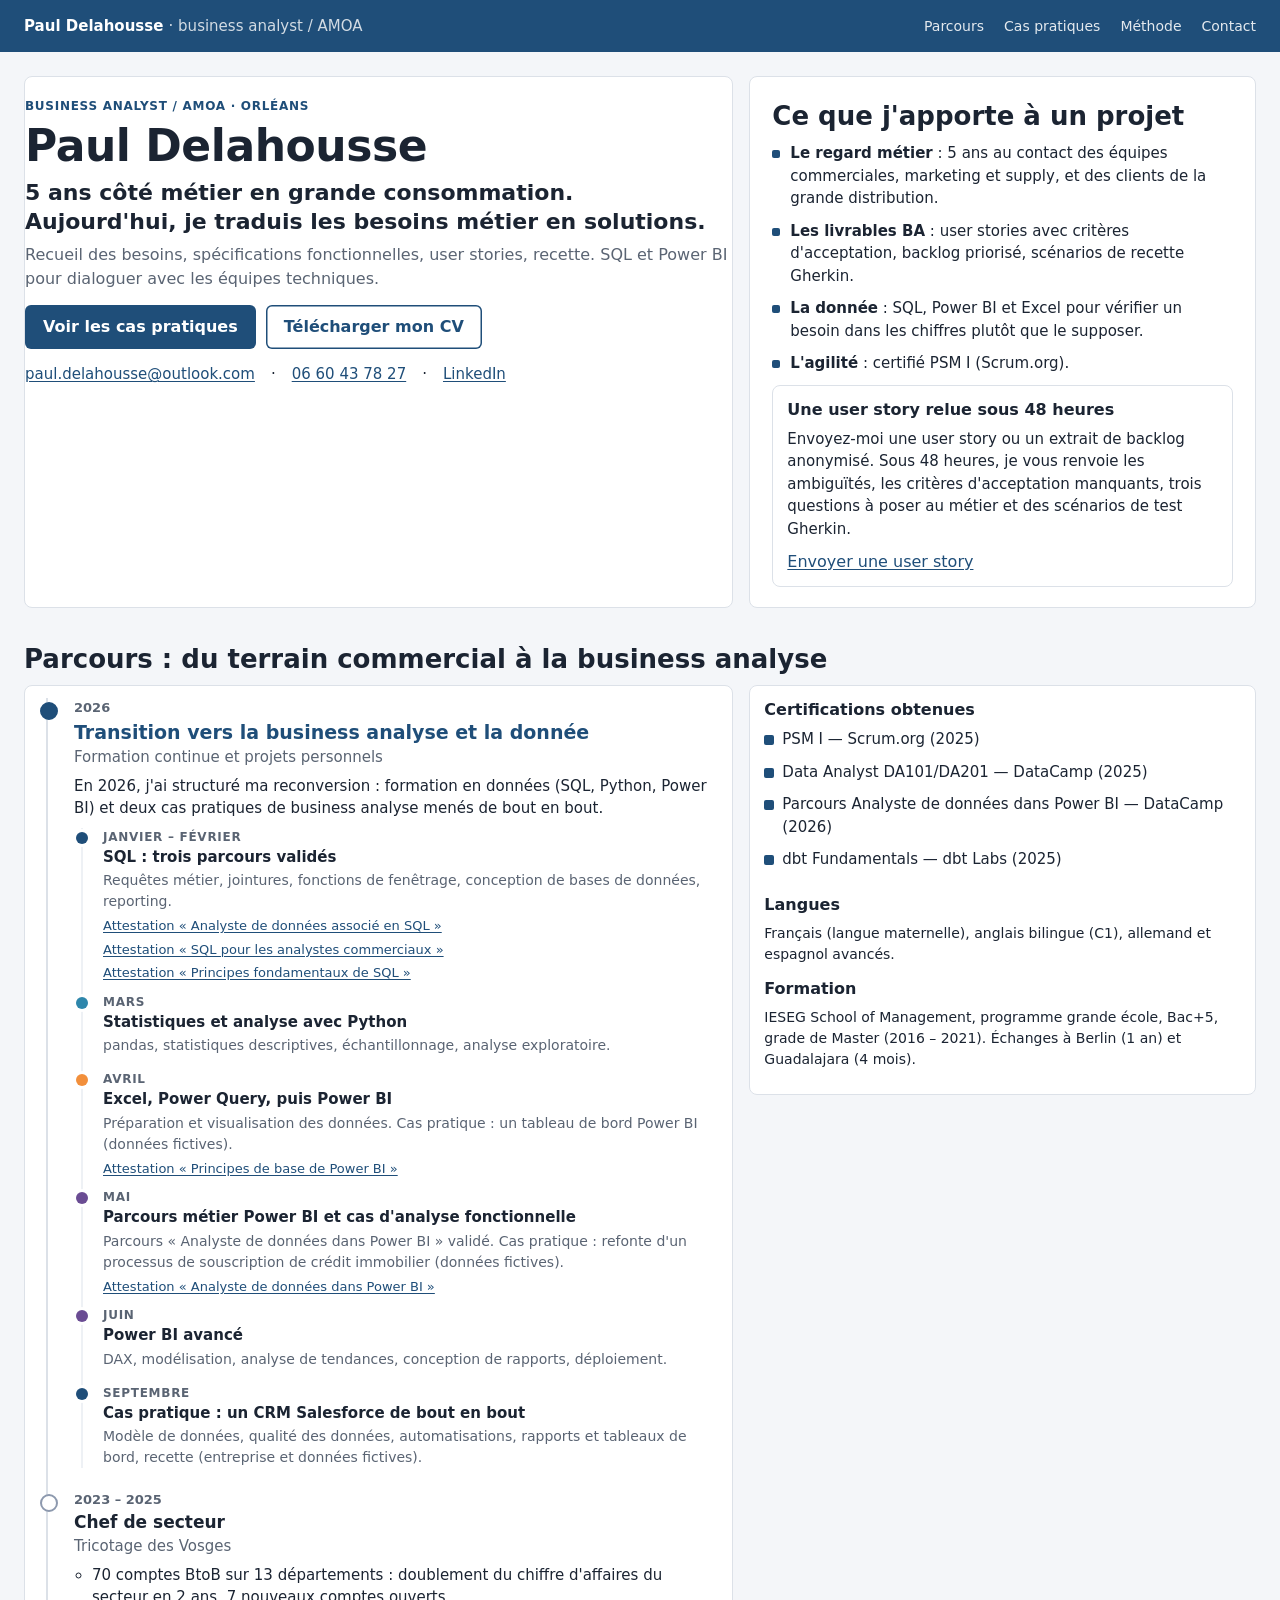
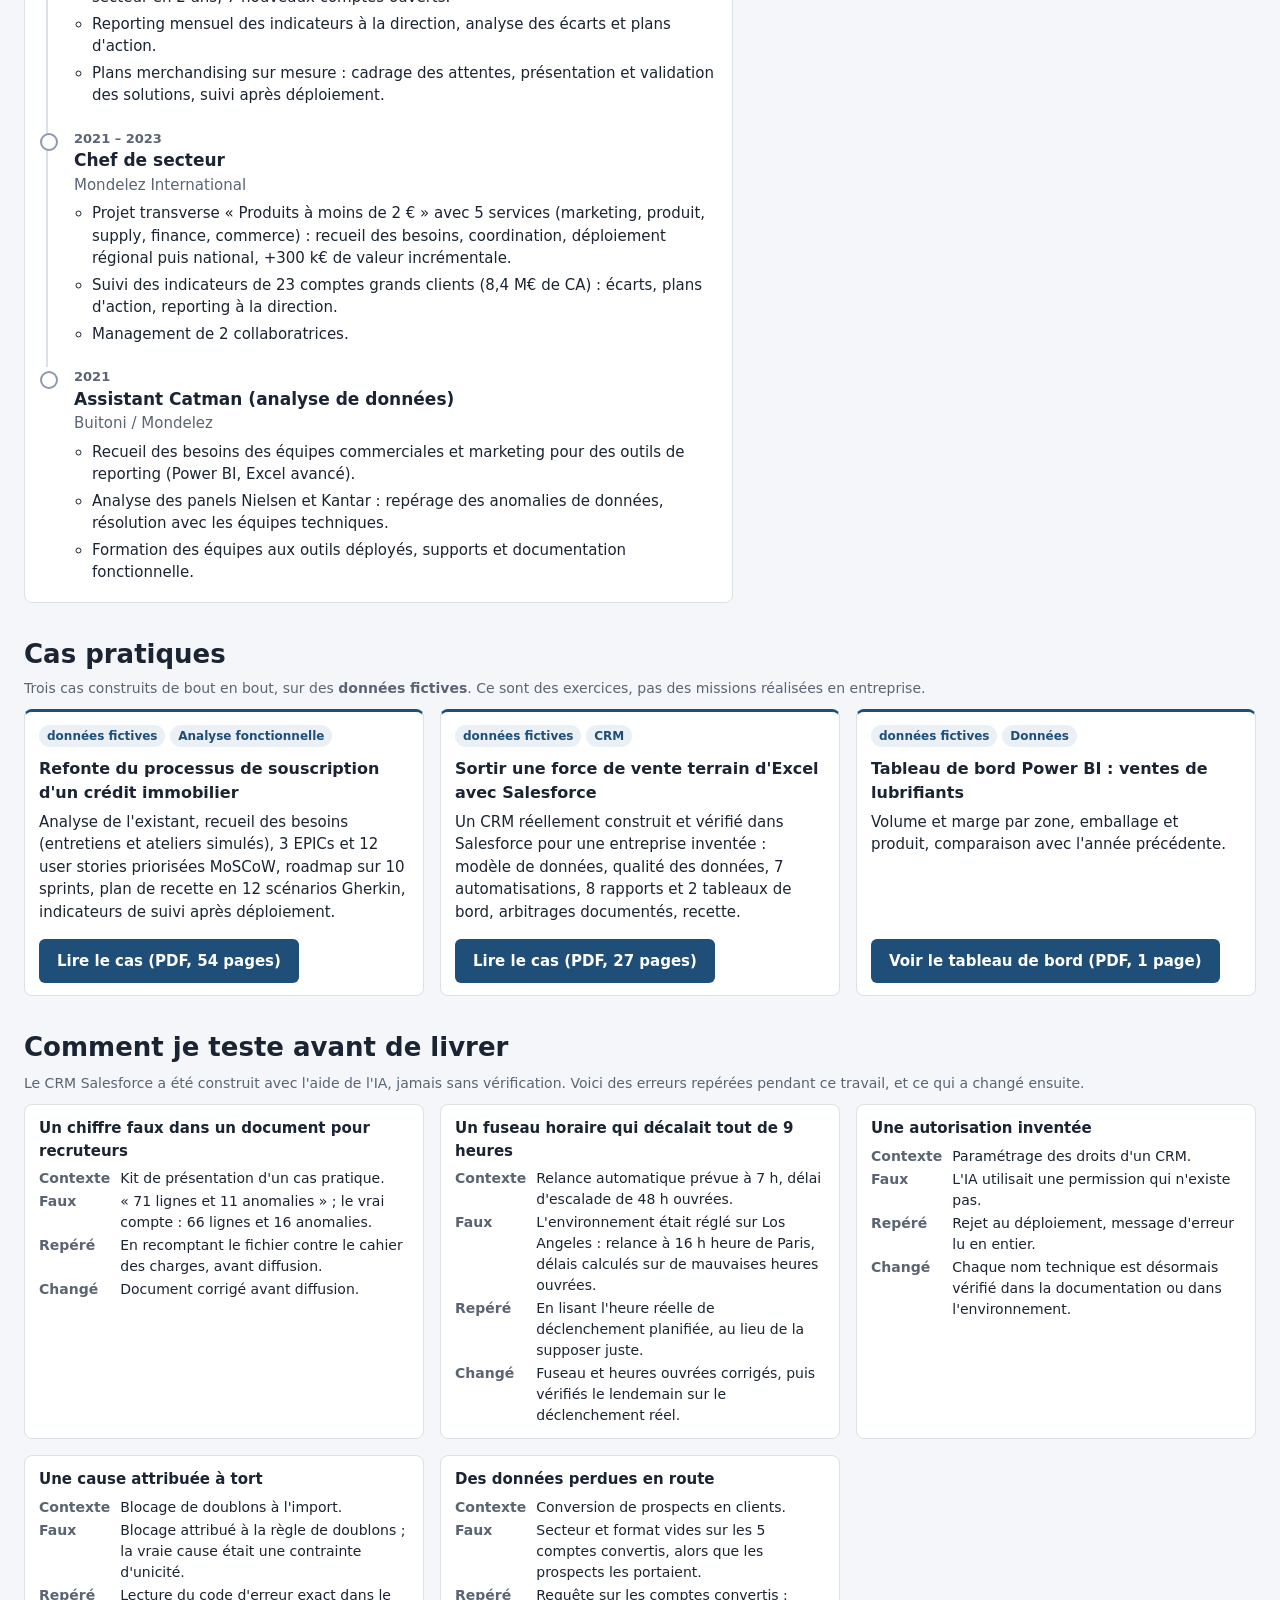
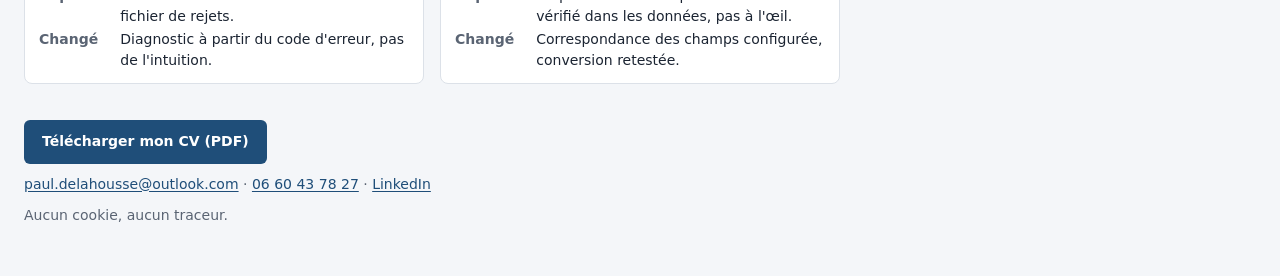
==== commit 0f0622e9: "v20261005b : page BA, offre user story, CV BA" ====
--- a/ba/index.html
+++ b/ba/index.html
@@ -6,7 +6,7 @@
 <meta name="robots" content="noindex, nofollow">
 <title>Paul Delahousse — business analyst / AMOA</title>
 <meta name="description" content="Business analyst / AMOA à Orléans : recueil des besoins, spécifications fonctionnelles, user stories, recette. Cas pratiques et parcours.">
-<link rel="stylesheet" href="../style.css?v=20261005a">
+<link rel="stylesheet" href="../style.css?v=20261005b">
 </head>
 <body>
 <nav class="barre-haut" aria-label="Navigation">
@@ -37,6 +37,11 @@
         <li><b>La donnée</b> : SQL, Power BI et Excel pour vérifier un besoin dans les chiffres plutôt que le supposer.</li>
         <li><b>L'agilité</b> : certifié PSM I (Scrum.org).</li>
       </ul>
+      <div class="carte offre-ba">
+        <h3>Une user story relue sous 48 heures</h3>
+        <p>Envoyez-moi une user story ou un extrait de backlog anonymisé. Sous 48 heures, je vous renvoie les ambiguïtés, les critères d'acceptation manquants, trois questions à poser au métier et des scénarios de test Gherkin.</p>
+        <a href="mailto:paul.delahousse@outlook.com?subject=User%20story%20relue%20sous%2048%20h">Envoyer une user story</a>
+      </div>
     </section>
   </div>
 
@@ -59,7 +64,7 @@
           </li>
 <li class="chrono-item"><p class="chrono-periode">2023 – 2025</p><h3>Chef de secteur</h3><p class="chrono-sous">Tricotage des Vosges</p><ul class="chrono-puces"><li>70 comptes BtoB sur 13 départements : doublement du chiffre d&#x27;affaires du secteur en 2 ans, 7 nouveaux comptes ouverts.</li><li>Reporting mensuel des indicateurs à la direction, analyse des écarts et plans d&#x27;action.</li><li>Plans merchandising sur mesure : cadrage des attentes, présentation et validation des solutions, suivi après déploiement.</li></ul></li>
 <li class="chrono-item"><p class="chrono-periode">2021 – 2023</p><h3>Chef de secteur</h3><p class="chrono-sous">Mondelez International</p><ul class="chrono-puces"><li>Projet transverse « Produits à moins de 2 € » avec 5 services (marketing, produit, supply, finance, commerce) : recueil des besoins, coordination, déploiement régional puis national, +300 k€ de valeur incrémentale.</li><li>Suivi des indicateurs de 23 comptes grands clients (8,4 M€ de CA) : écarts, plans d&#x27;action, reporting à la direction.</li><li>Management de 2 collaboratrices.</li></ul></li>
-<li class="chrono-item"><p class="chrono-periode">2021</p><h3>Assistant Catman</h3><p class="chrono-sous">Buitoni / Mondelez</p><ul class="chrono-puces"><li>Recueil des besoins des équipes commerciales et marketing pour des outils de reporting (Power BI, Excel avancé).</li><li>Analyse des panels Nielsen et Kantar : repérage des anomalies de données, résolution avec les équipes techniques.</li><li>Formation des équipes aux outils déployés, supports et documentation fonctionnelle.</li></ul></li>
+<li class="chrono-item"><p class="chrono-periode">2021</p><h3>Assistant Catman (analyse de données)</h3><p class="chrono-sous">Buitoni / Mondelez</p><ul class="chrono-puces"><li>Recueil des besoins des équipes commerciales et marketing pour des outils de reporting (Power BI, Excel avancé).</li><li>Analyse des panels Nielsen et Kantar : repérage des anomalies de données, résolution avec les équipes techniques.</li><li>Formation des équipes aux outils déployés, supports et documentation fonctionnelle.</li></ul></li>
         </ol>
       </div>
       <div class="tuile f-usages">
@@ -95,6 +100,6 @@
     <p class="small">Aucun cookie, aucun traceur.</p>
   </footer>
 </div>
-<script src="ba.js?v=20261005a"></script>
+<script src="ba.js?v=20261005b"></script>
 </body>
 </html>
--- a/style.css
+++ b/style.css
@@ -357,3 +357,13 @@
 @media (min-width: 1000px) { .parcours-grille > .f-usages { position: sticky; top: 68px; } }
 .sim-seuil p { margin: 0 0 6px; } .sim-seuil p:last-child { margin: 0; }
 .sim-question { padding-top: 6px; border-top: 1px solid var(--grid); }
+
+/* ---------- Page business analyst (/ba/) ---------- */
+.atouts { list-style: none; margin: 0; padding: 0; }
+.atouts li { position: relative; padding: 0 0 10px 18px; font-size: 0.9375rem; }
+.atouts li::before { content: ""; position: absolute; left: 0; top: 8px; width: 8px; height: 8px; border-radius: 2px; background: var(--p1); }
+.chrono-puces { margin: 4px 0 0; padding-left: 18px; font-size: 0.9375rem; }
+.chrono-puces li { margin-bottom: 4px; }
+.f-usages h3 + ul, .f-usages h3 + p { margin-bottom: 12px; }
+.f-usages h3:not(:first-child) { margin-top: 8px; }
+@media (min-width: 1000px) { .cas-grille.cas-trois { grid-template-columns: repeat(3, 1fr); } }
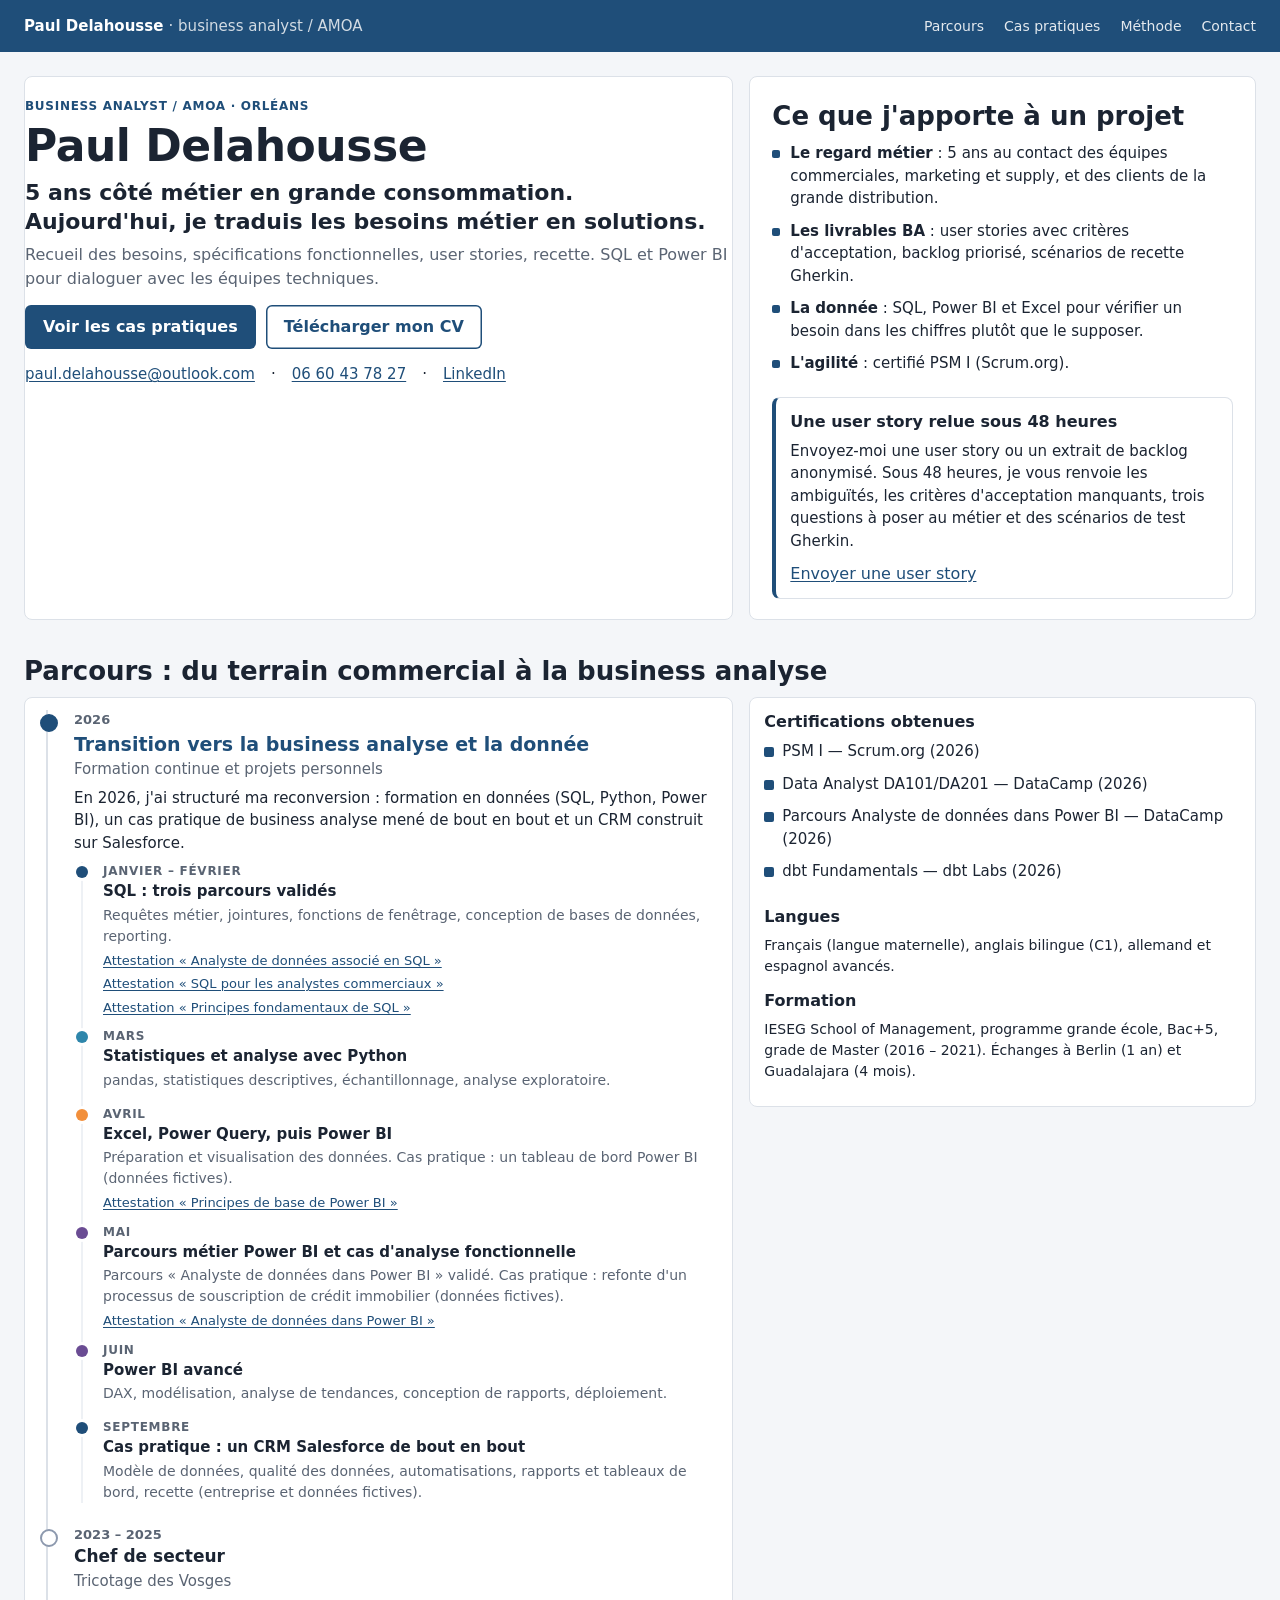
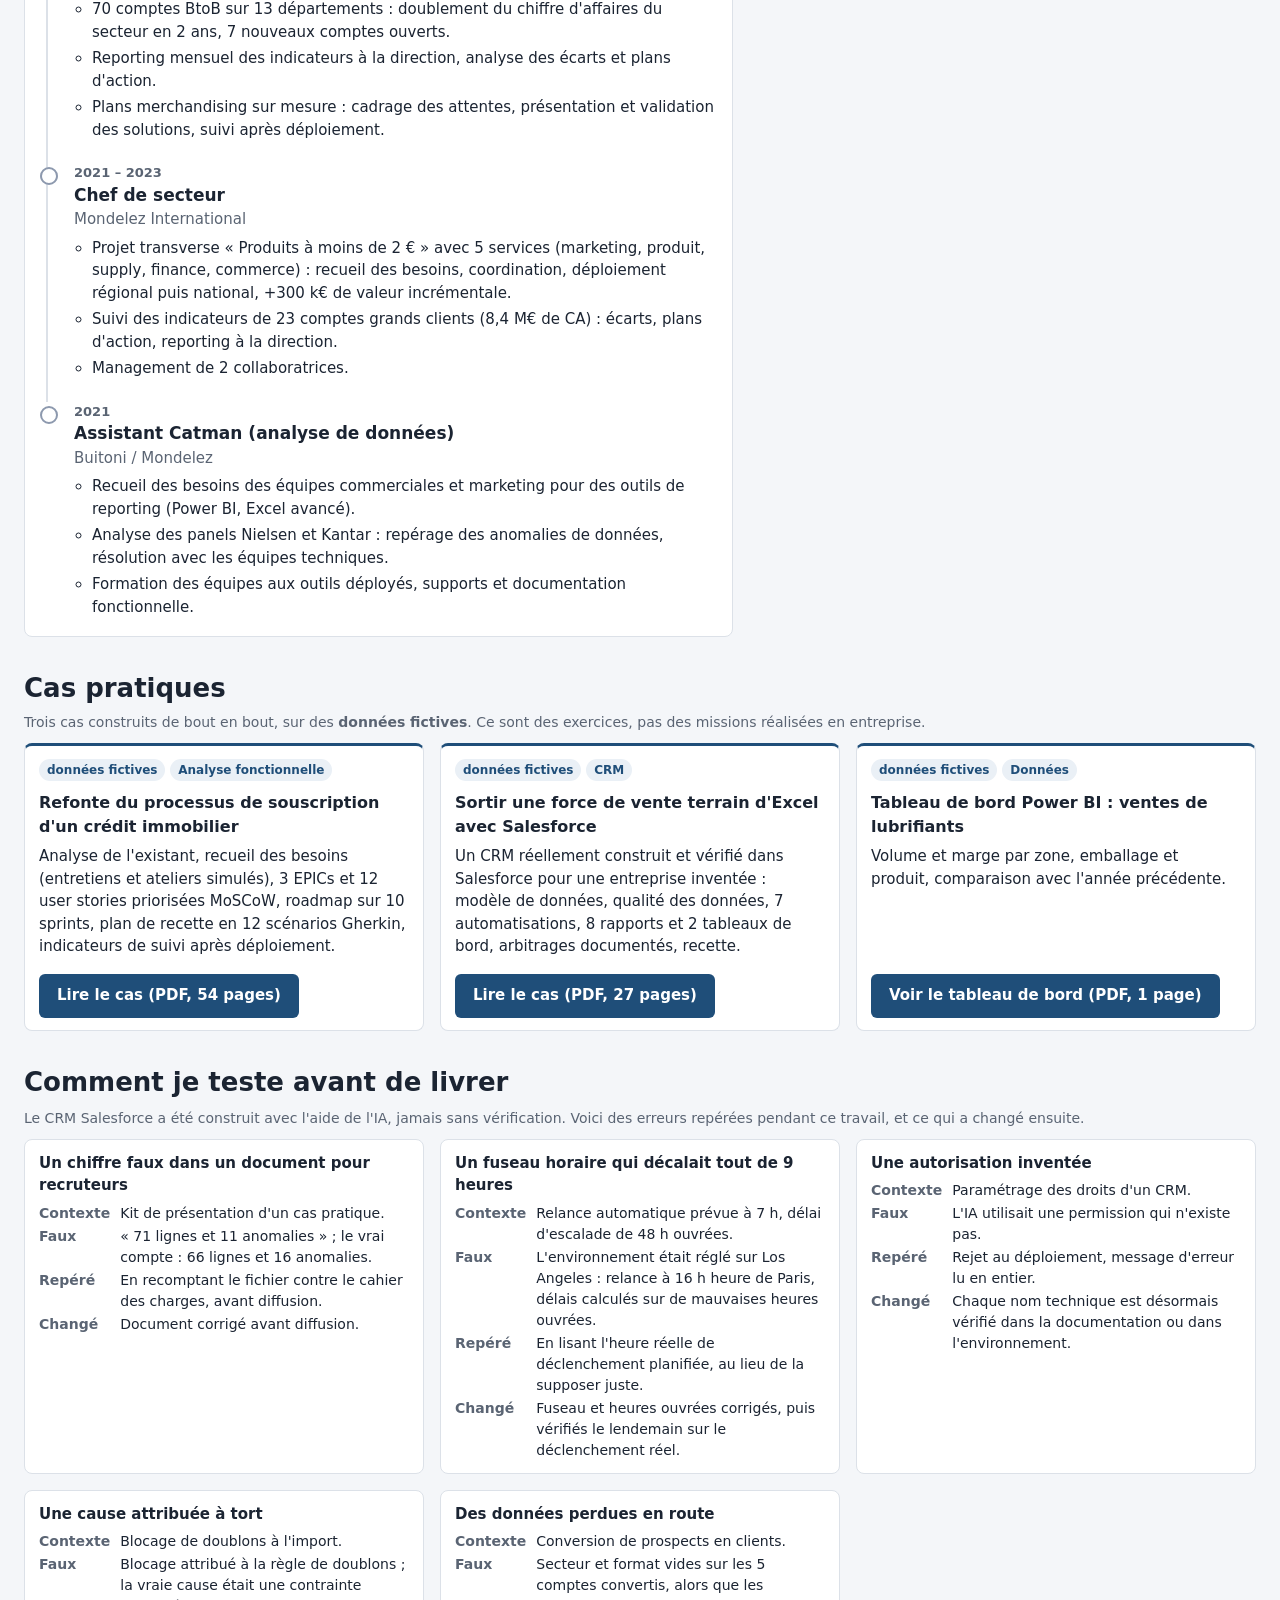
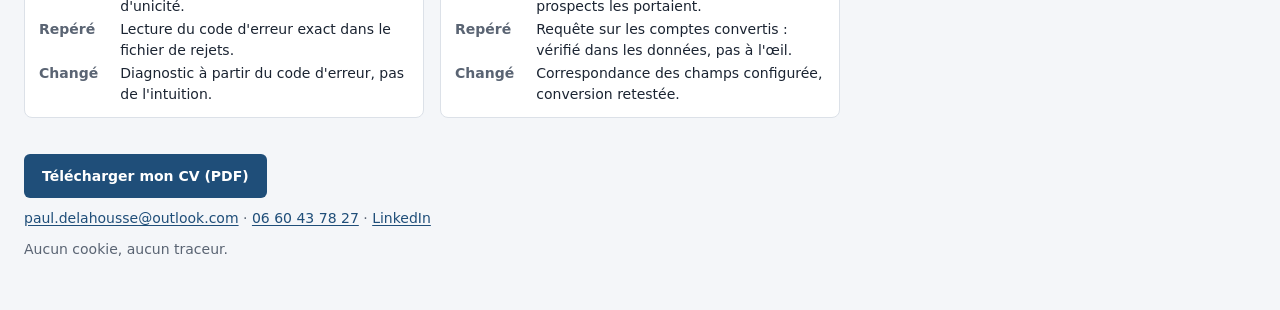
==== commit a86407aa: "v20261005c : certifications 2026, cas BA corrige" ====
--- a/ba/index.html
+++ b/ba/index.html
@@ -6,7 +6,7 @@
 <meta name="robots" content="noindex, nofollow">
 <title>Paul Delahousse — business analyst / AMOA</title>
 <meta name="description" content="Business analyst / AMOA à Orléans : recueil des besoins, spécifications fonctionnelles, user stories, recette. Cas pratiques et parcours.">
-<link rel="stylesheet" href="../style.css?v=20261005b">
+<link rel="stylesheet" href="../style.css?v=20261005c">
 </head>
 <body>
 <nav class="barre-haut" aria-label="Navigation">
@@ -52,7 +52,7 @@
         <ol class="chrono">
           <li class="chrono-item actuel"><p class="chrono-periode">2026</p><h3>Transition vers la business analyse et la donnée</h3>
             <p class="chrono-sous">Formation continue et projets personnels</p>
-            <p>En 2026, j'ai structuré ma reconversion : formation en données (SQL, Python, Power BI) et deux cas pratiques de business analyse menés de bout en bout.</p>
+            <p>En 2026, j'ai structuré ma reconversion : formation en données (SQL, Python, Power BI), un cas pratique de business analyse mené de bout en bout et un CRM construit sur Salesforce.</p>
             <ol class="frise">
 <li class="d-sql"><p class="frise-mois">Janvier – février</p><p class="frise-titre">SQL : trois parcours validés</p><p class="frise-texte">Requêtes métier, jointures, fonctions de fenêtrage, conception de bases de données, reporting.</p><p class="frise-liens"><a href="https://www.datacamp.com/statement-of-accomplishment/track/b2954713bcf47606adf86395728bf1c26174f147" rel="noopener">Attestation « Analyste de données associé en SQL »</a><a href="https://www.datacamp.com/statement-of-accomplishment/track/7f18c92183131297e05d563a1ec64a7b65d7102e" rel="noopener">Attestation « SQL pour les analystes commerciaux »</a><a href="https://www.datacamp.com/statement-of-accomplishment/track/72934d9ff8d862470309f7d355c5117a73896176" rel="noopener">Attestation « Principes fondamentaux de SQL »</a></p></li>
 <li class="d-stats"><p class="frise-mois">Mars</p><p class="frise-titre">Statistiques et analyse avec Python</p><p class="frise-texte">pandas, statistiques descriptives, échantillonnage, analyse exploratoire.</p></li>
@@ -69,7 +69,7 @@
       </div>
       <div class="tuile f-usages">
         <h3>Certifications obtenues</h3>
-        <ul><li class='d-sql'>PSM I — Scrum.org (2025)</li><li class='d-sql'>Data Analyst DA101/DA201 — DataCamp (2025)</li><li class='d-sql'>Parcours Analyste de données dans Power BI — DataCamp (2026)</li><li class='d-sql'>dbt Fundamentals — dbt Labs (2025)</li></ul>
+        <ul><li class='d-sql'>PSM I — Scrum.org (2026)</li><li class='d-sql'>Data Analyst DA101/DA201 — DataCamp (2026)</li><li class='d-sql'>Parcours Analyste de données dans Power BI — DataCamp (2026)</li><li class='d-sql'>dbt Fundamentals — dbt Labs (2026)</li></ul>
         <h3>Langues</h3>
         <p class="small">Français (langue maternelle), anglais bilingue (C1), allemand et espagnol avancés.</p>
         <h3>Formation</h3>
@@ -100,6 +100,6 @@
     <p class="small">Aucun cookie, aucun traceur.</p>
   </footer>
 </div>
-<script src="ba.js?v=20261005b"></script>
+<script src="ba.js?v=20261005c"></script>
 </body>
 </html>
--- a/style.css
+++ b/style.css
@@ -367,3 +367,4 @@
 .f-usages h3 + ul, .f-usages h3 + p { margin-bottom: 12px; }
 .f-usages h3:not(:first-child) { margin-top: 8px; }
 @media (min-width: 1000px) { .cas-grille.cas-trois { grid-template-columns: repeat(3, 1fr); } }
+.offre-ba { margin-top: 12px; border-left: 4px solid var(--p1); }
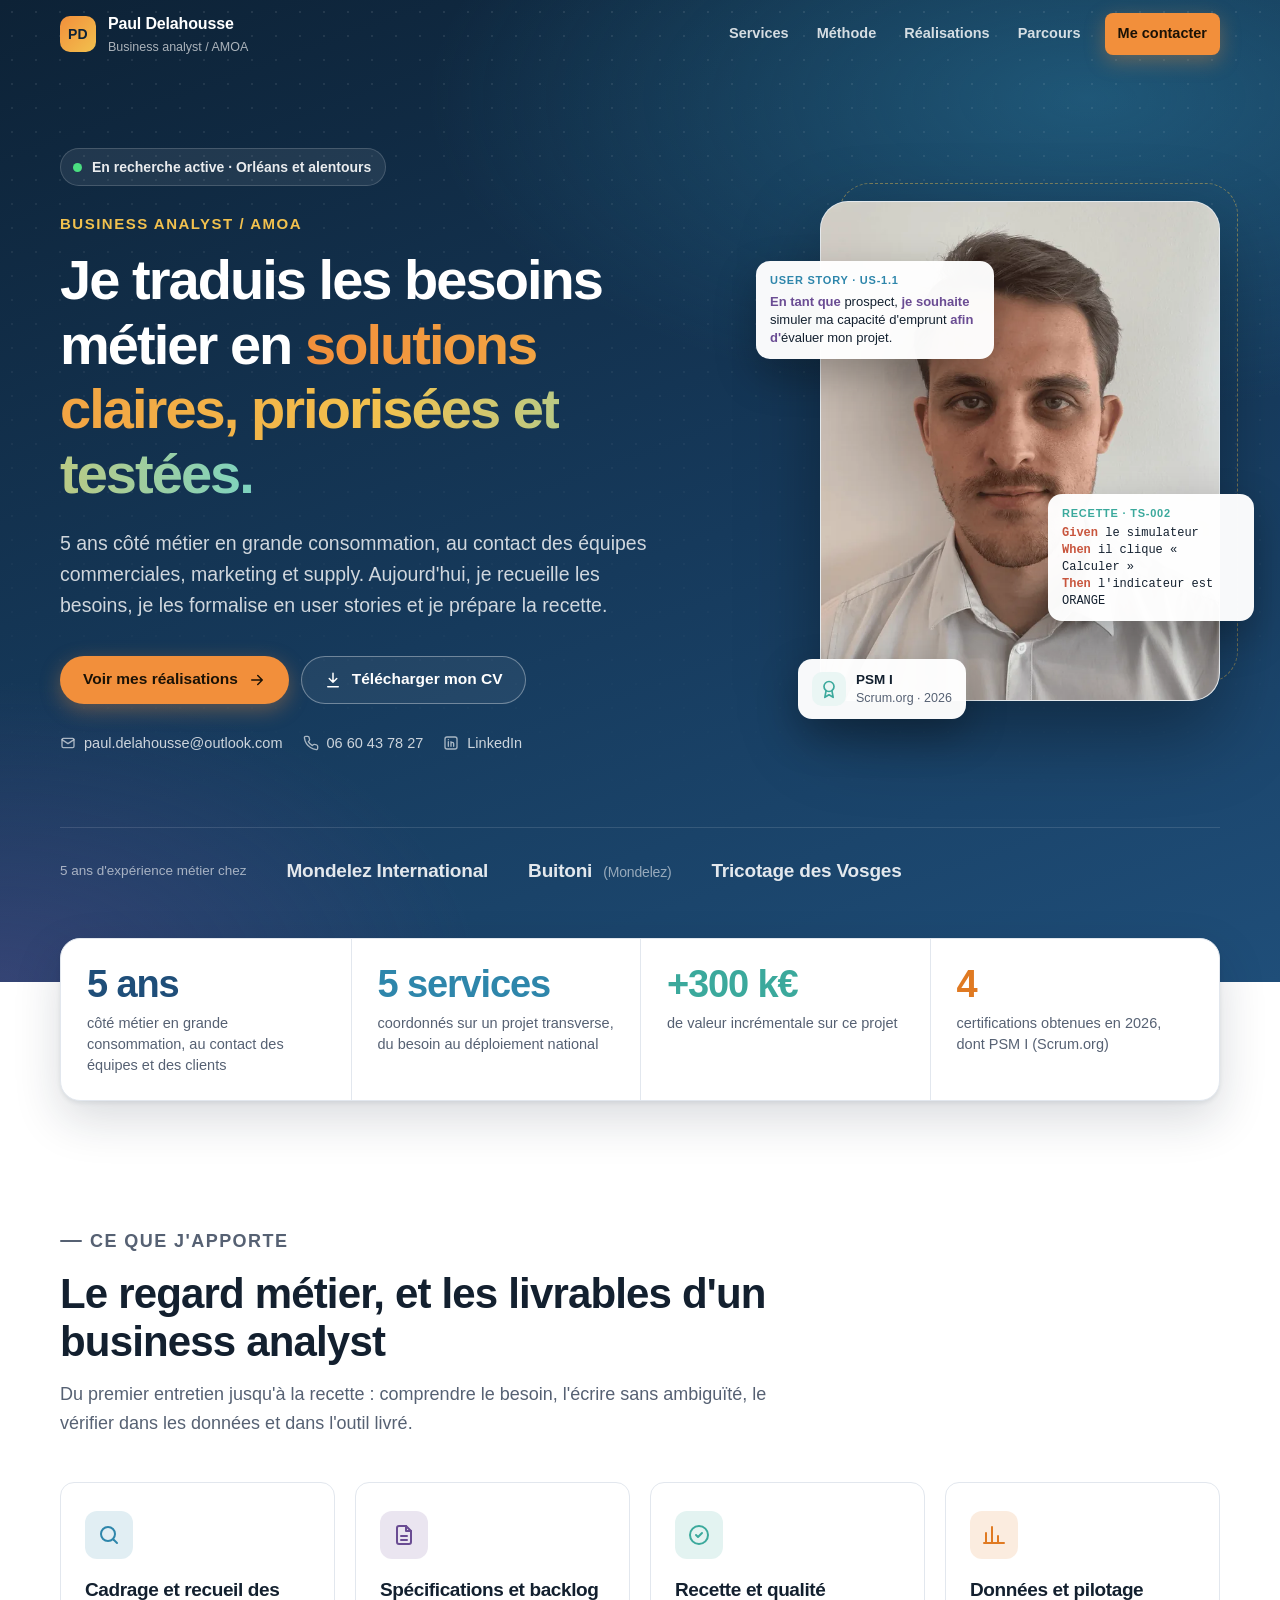
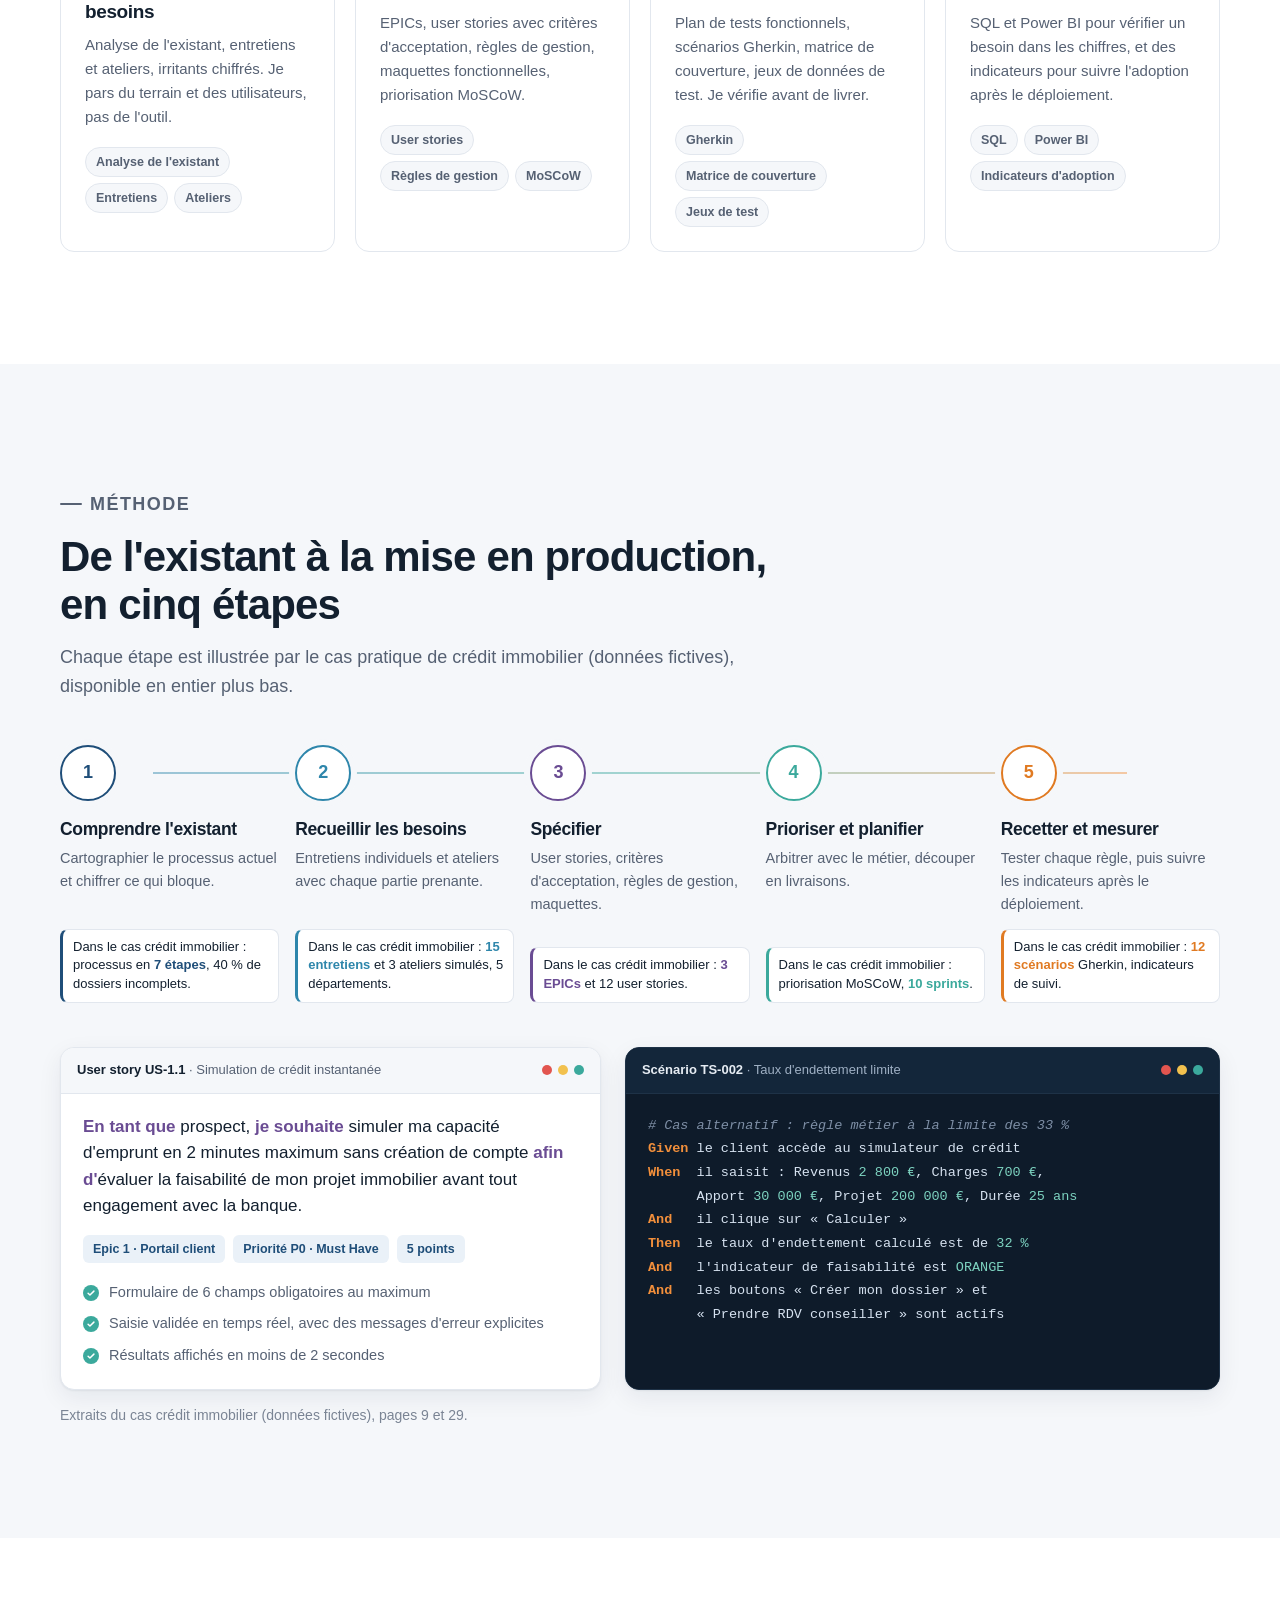
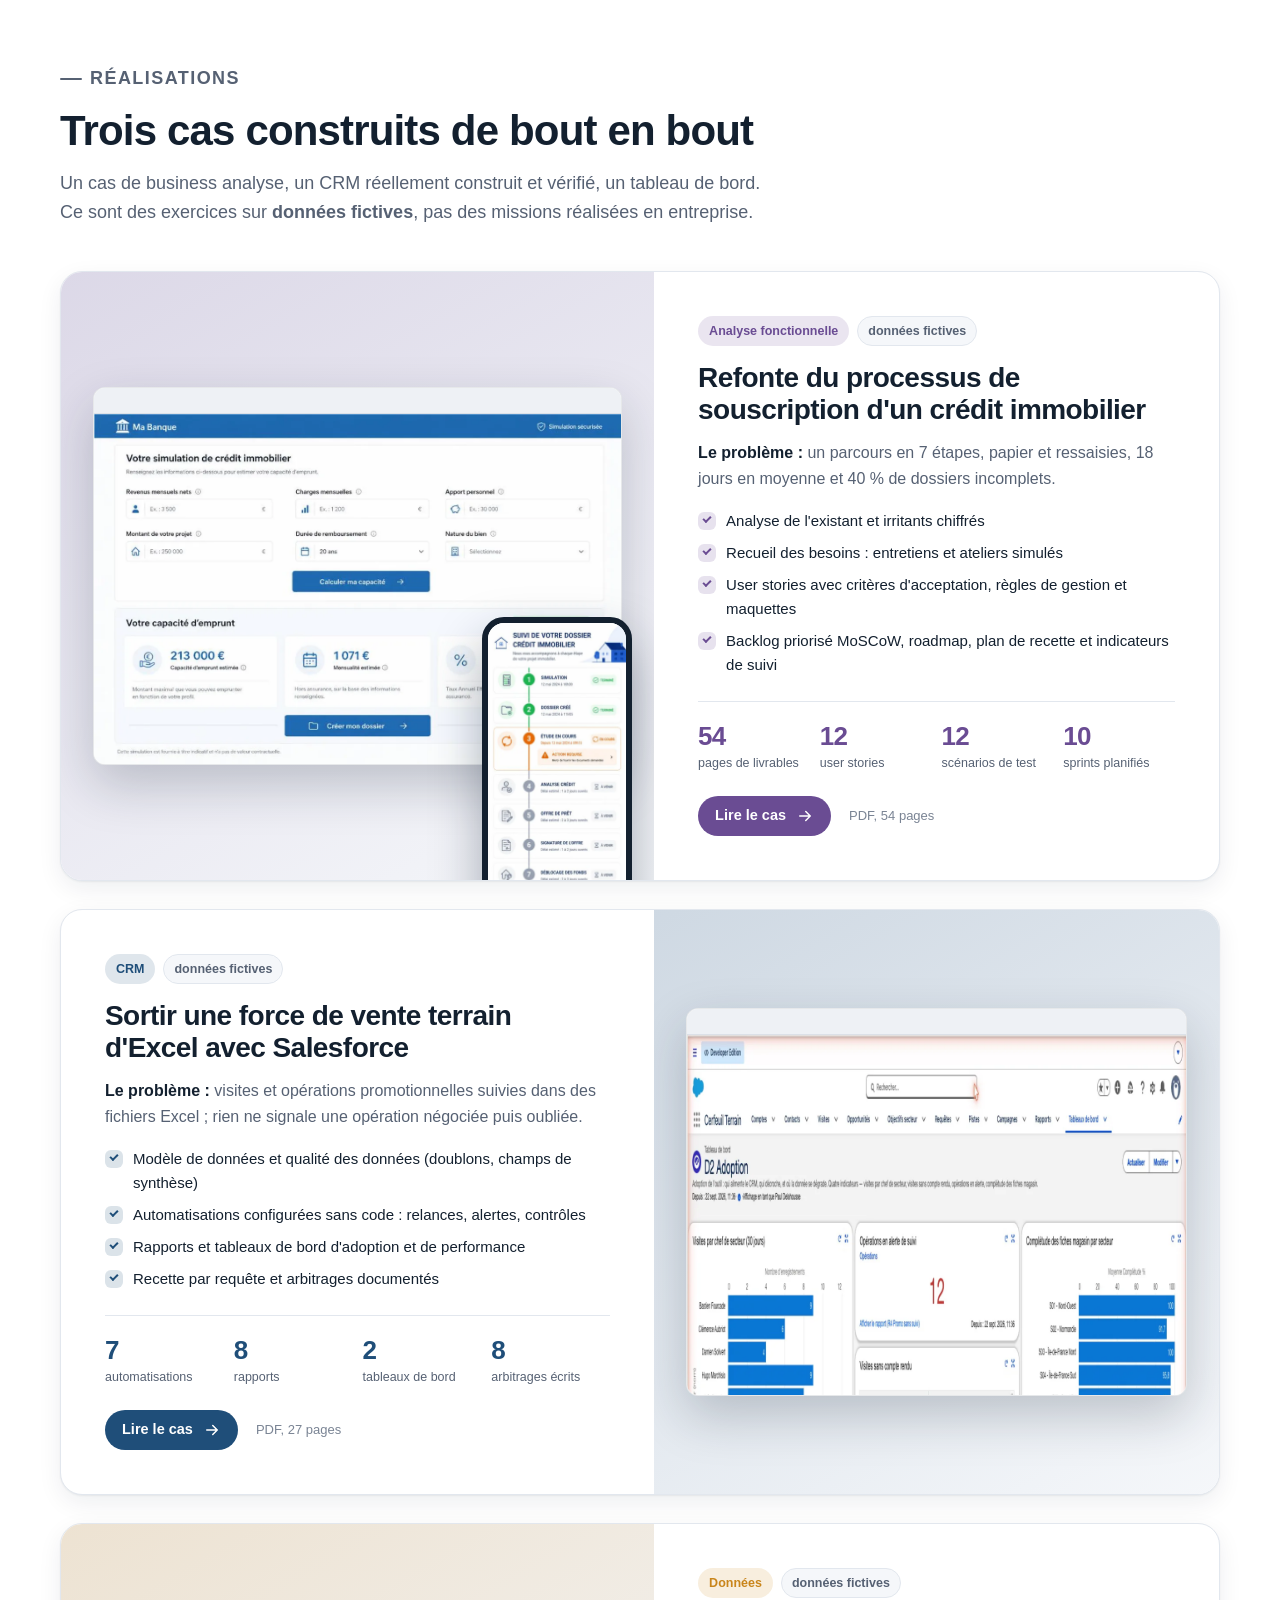
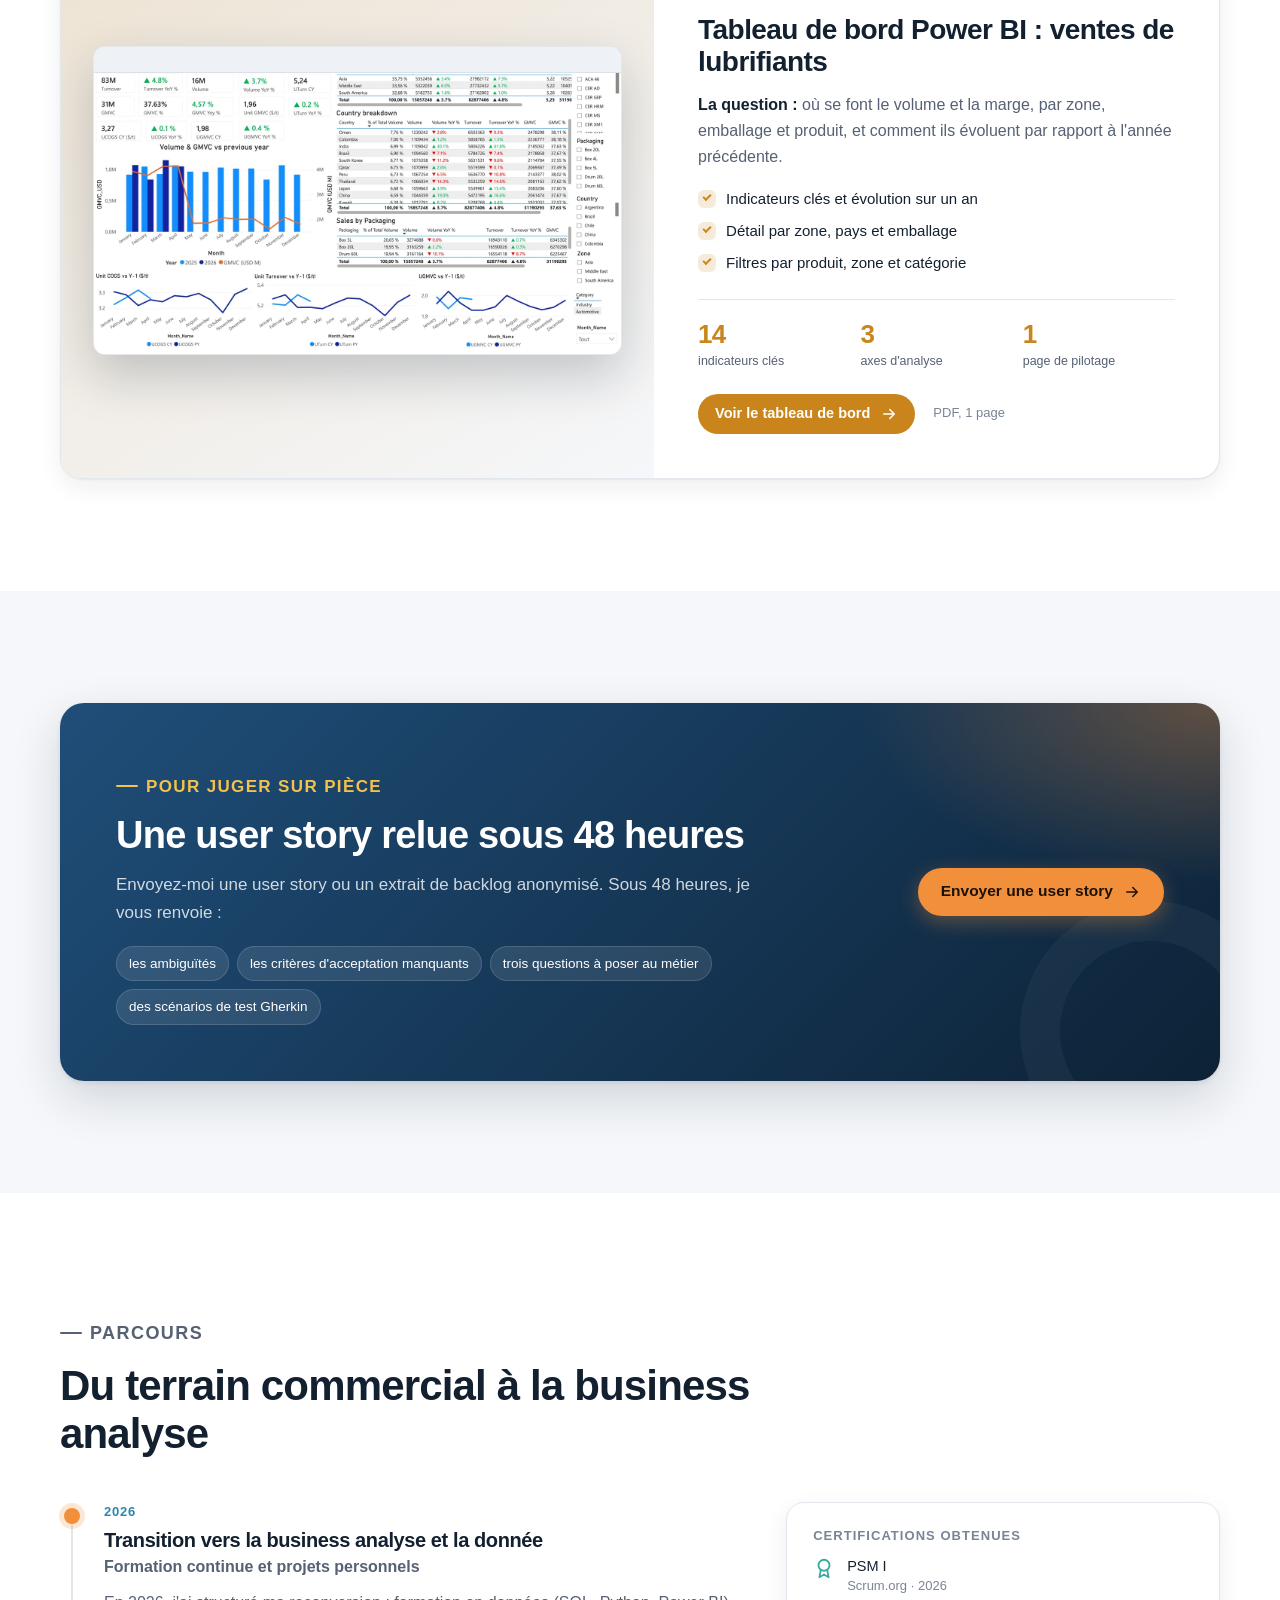
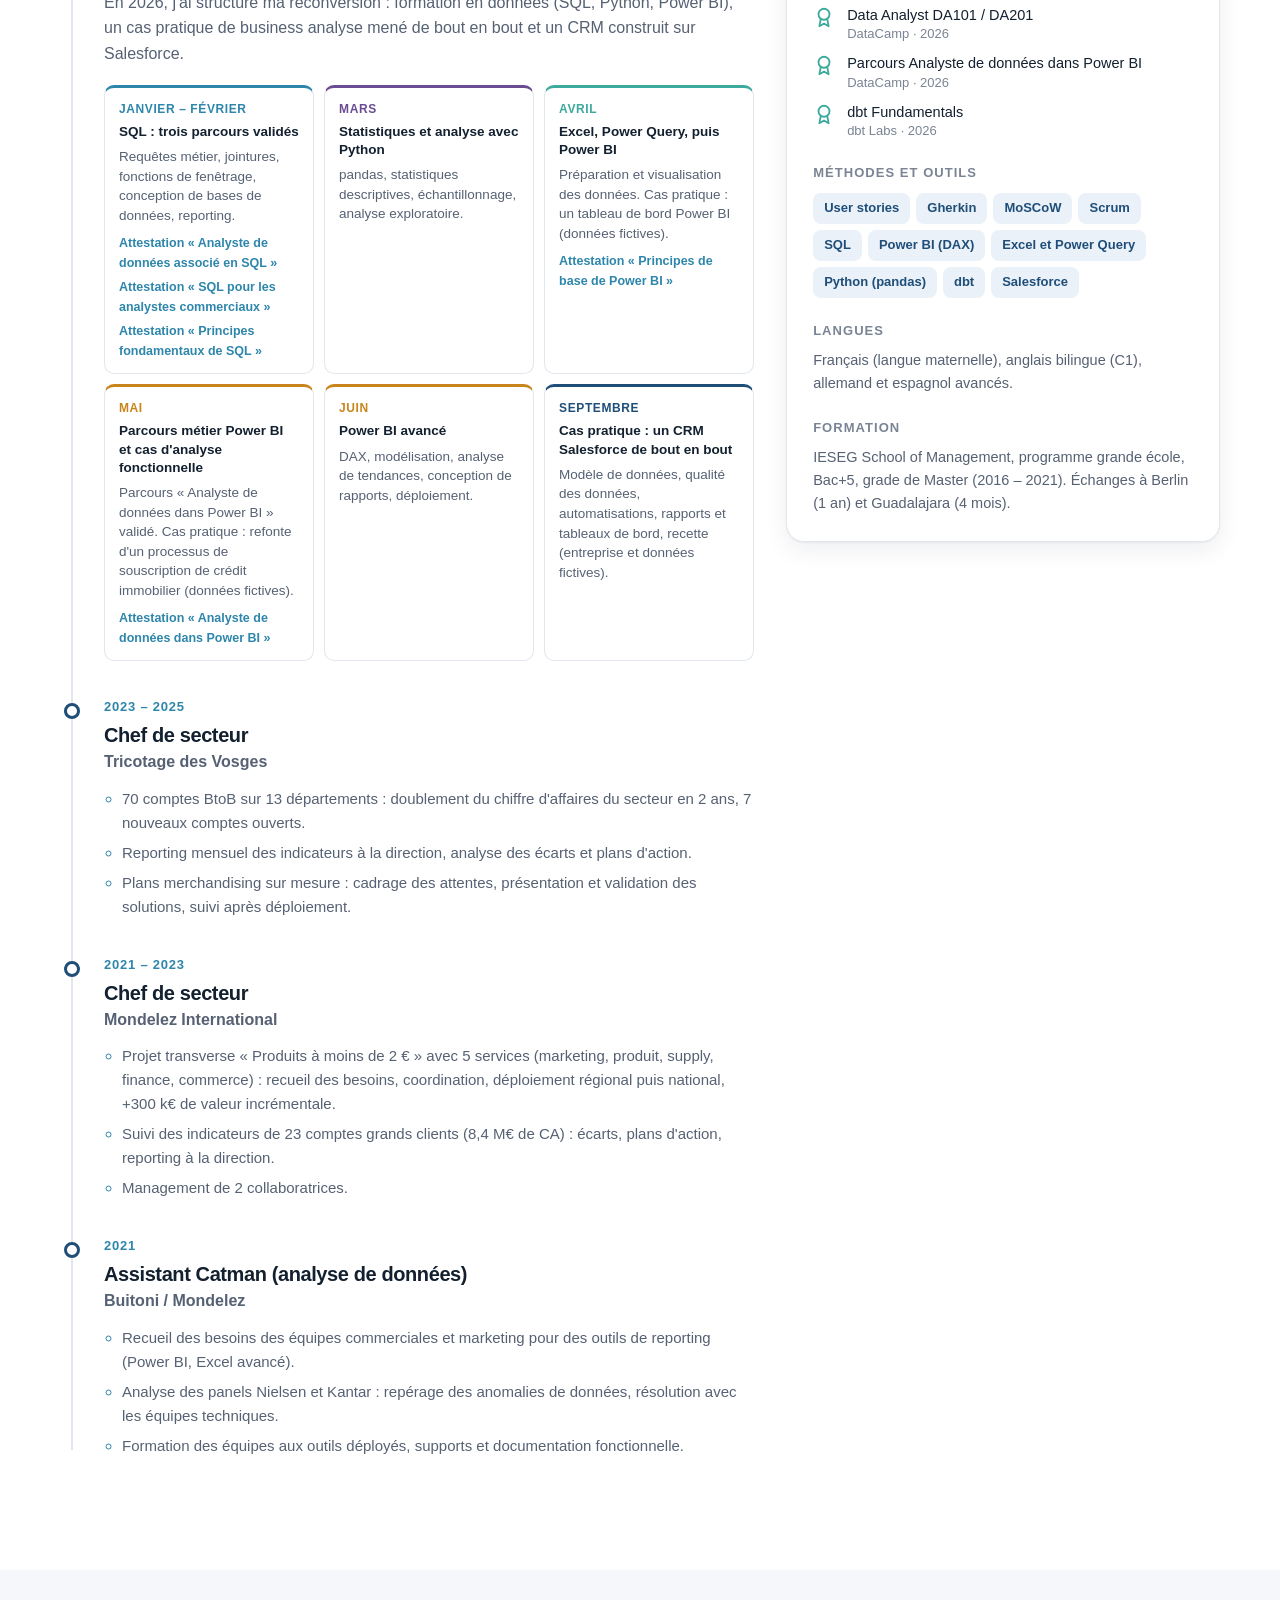
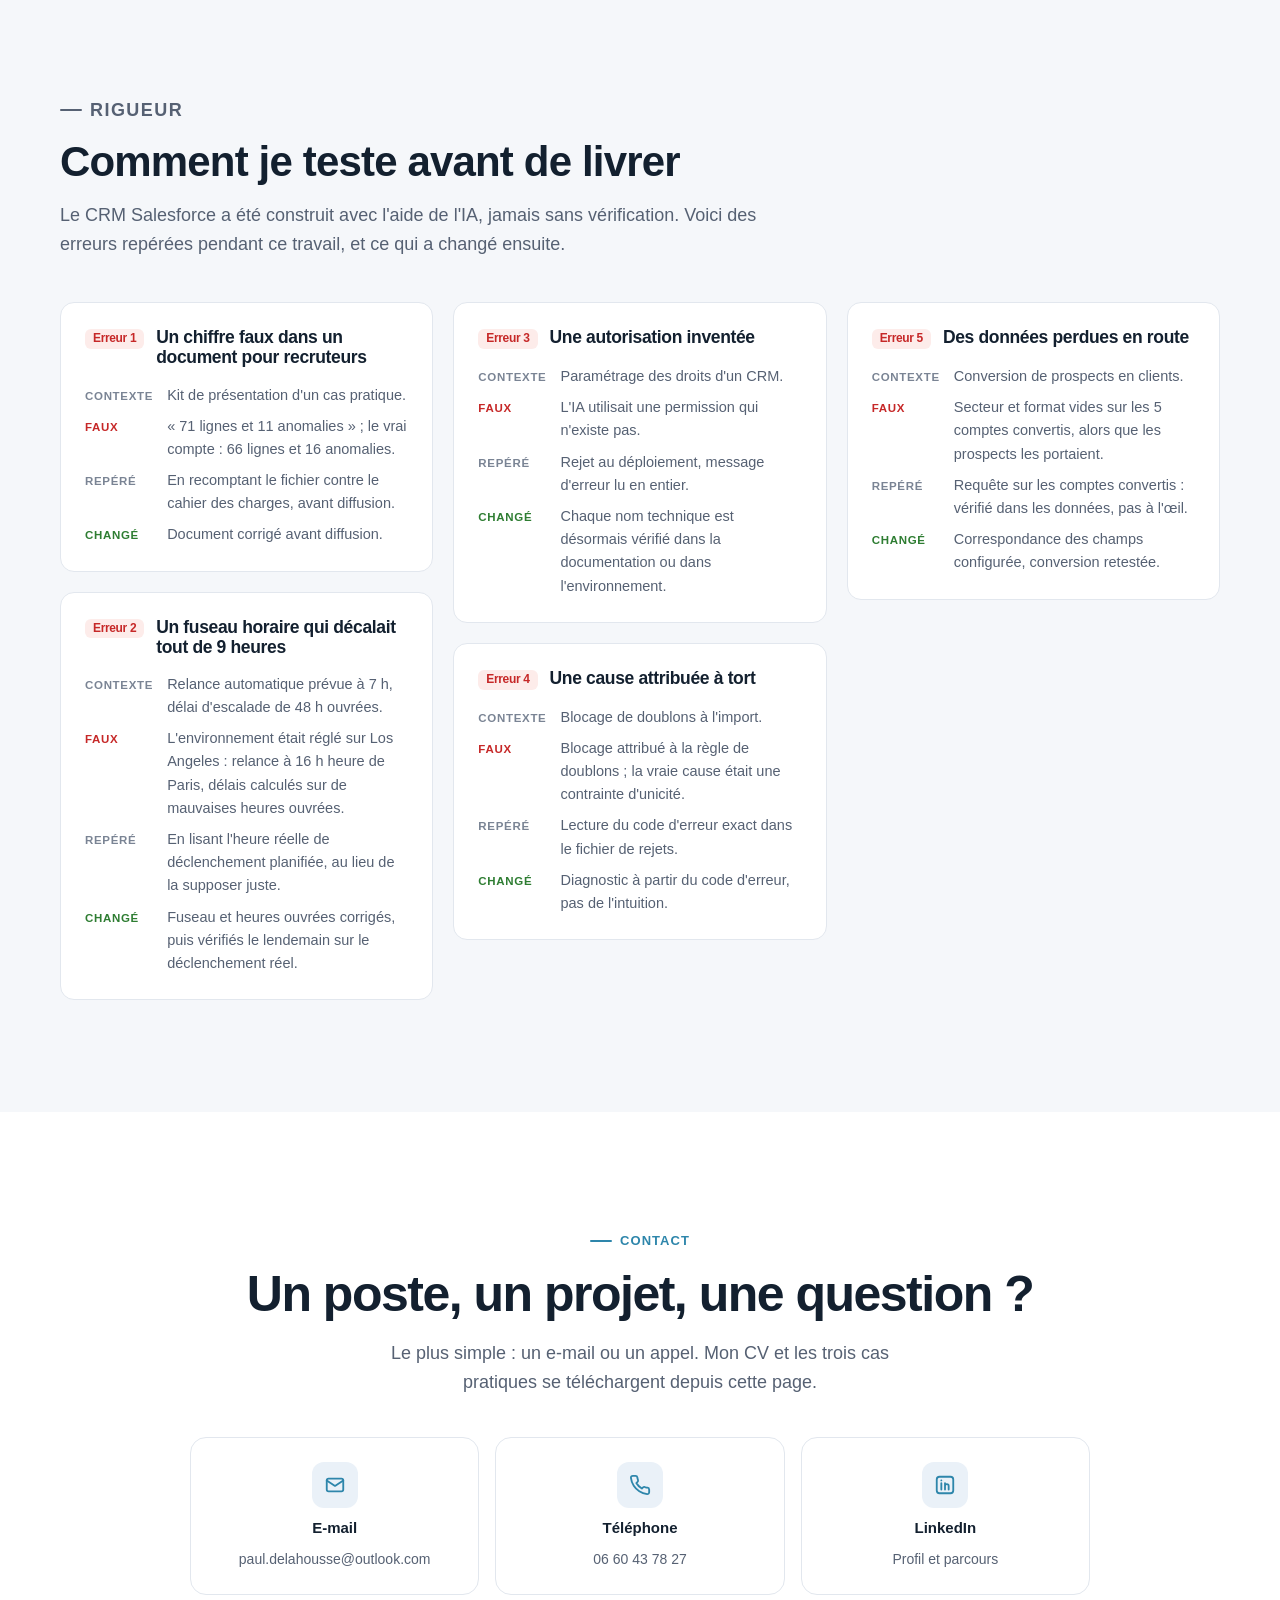
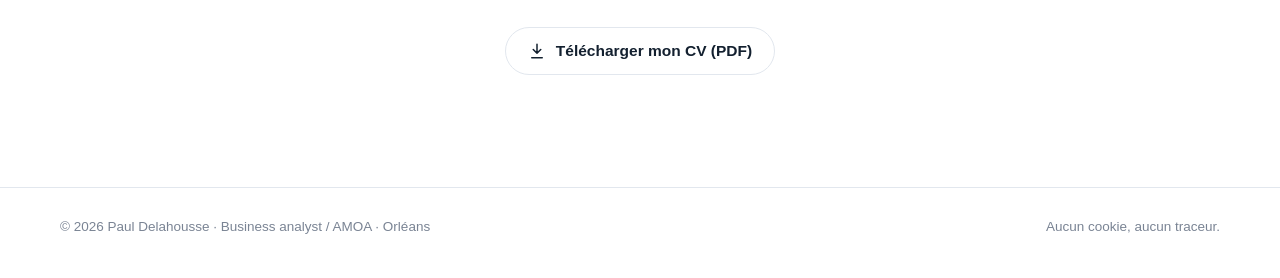
==== commit abdfa512: "v20261005d : refonte visuelle de la page BA" ====
--- a/ba/index.html
+++ b/ba/index.html
@@ -6,100 +6,189 @@
 <meta name="robots" content="noindex, nofollow">
 <title>Paul Delahousse — business analyst / AMOA</title>
 <meta name="description" content="Business analyst / AMOA à Orléans : recueil des besoins, spécifications fonctionnelles, user stories, recette. Cas pratiques et parcours.">
-<link rel="stylesheet" href="../style.css?v=20261005c">
+<meta name="theme-color" content="#0D2236">
+<link rel="stylesheet" href="ba.css?v=20261005d">
+<link rel="preload" as="image" href="paul.webp">
+<script>document.documentElement.classList.add("js")</script>
 </head>
 <body>
-<nav class="barre-haut" aria-label="Navigation">
-  <div class="wrap barre-contenu">
-    <a class="marque" href="./">Paul Delahousse <span>· business analyst / AMOA</span></a>
-    <span class="liens"><a href="#parcours">Parcours</a><a href="#cas">Cas pratiques</a><a href="#methode">Méthode</a><a href="#contact">Contact</a></span>
+<nav class="nav" id="nav" aria-label="Navigation">
+  <div class="wrap nav-in">
+    <a class="marque" href="./"><span class="mono">PD</span><span>Paul Delahousse<small>Business analyst / AMOA</small></span></a>
+    <span class="nav-liens"><a href="#services">Services</a><a href="#methode">Méthode</a><a href="#cas">Réalisations</a><a href="#parcours">Parcours</a><a class="btn btn-plein btn-petit" href="#contact">Me contacter</a></span>
   </div>
 </nav>
-<div class="wrap">
-  <div class="hero">
-    <header class="bandeau">
-      <p class="surtitre">Business analyst / AMOA · Orléans</p>
-      <h1>Paul Delahousse</h1>
-      <p class="accroche">5 ans côté métier en grande consommation. Aujourd'hui, je traduis les besoins métier en solutions.</p>
-      <p class="muted">Recueil des besoins, spécifications fonctionnelles, user stories, recette. SQL et Power BI pour dialoguer avec les équipes techniques.</p>
-      <p class="actions">
-        <a class="bouton" href="#cas">Voir les cas pratiques</a>
-        <a class="bouton secondaire" id="lien-cv-haut" href="CV_Paul_Delahousse_business_analyst.pdf">Télécharger mon CV</a>
-      </p>
-      <p class="contact-ligne"><a href="mailto:paul.delahousse@outlook.com?subject=Contact%20%E2%80%94%20business%20analyst">paul.delahousse@outlook.com</a> · <a href="tel:+33660437827">06 60 43 78 27</a> · <a href="https://www.linkedin.com/in/paul-delahousse" rel="noopener">LinkedIn</a></p>
-      <p class="perso" id="perso" hidden></p>
-    </header>
-    <section aria-labelledby="t-atouts">
-      <h2 id="t-atouts">Ce que j'apporte à un projet</h2>
-      <ul class="atouts">
-        <li><b>Le regard métier</b> : 5 ans au contact des équipes commerciales, marketing et supply, et des clients de la grande distribution.</li>
-        <li><b>Les livrables BA</b> : user stories avec critères d'acceptation, backlog priorisé, scénarios de recette Gherkin.</li>
-        <li><b>La donnée</b> : SQL, Power BI et Excel pour vérifier un besoin dans les chiffres plutôt que le supposer.</li>
-        <li><b>L'agilité</b> : certifié PSM I (Scrum.org).</li>
-      </ul>
-      <div class="carte offre-ba">
-        <h3>Une user story relue sous 48 heures</h3>
-        <p>Envoyez-moi une user story ou un extrait de backlog anonymisé. Sous 48 heures, je vous renvoie les ambiguïtés, les critères d'acceptation manquants, trois questions à poser au métier et des scénarios de test Gherkin.</p>
-        <a href="mailto:paul.delahousse@outlook.com?subject=User%20story%20relue%20sous%2048%20h">Envoyer une user story</a>
+
+<header class="hero">
+  <div class="wrap">
+    <div class="hero-grille">
+      <div>
+        <p class="dispo"><span class="point" aria-hidden="true"></span>En recherche active · Orléans et alentours</p>
+        <p class="role">Business analyst / AMOA</p>
+        <h1>Je traduis les besoins métier en <span class="degrade">solutions claires, priorisées et testées.</span></h1>
+        <p class="chapo">5 ans côté métier en grande consommation, au contact des équipes commerciales, marketing et supply. Aujourd'hui, je recueille les besoins, je les formalise en user stories et je prépare la recette.</p>
+        <p class="actions">
+          <a class="btn btn-plein" href="#cas">Voir mes réalisations <svg viewBox="0 0 24 24" fill="none" stroke="currentColor" stroke-width="2" stroke-linecap="round" stroke-linejoin="round" aria-hidden="true"><path d="M5 12h14M13 6l6 6-6 6"/></svg></a>
+          <a class="btn btn-clair" id="lien-cv-haut" href="CV_Paul_Delahousse_business_analyst.pdf"><svg viewBox="0 0 24 24" fill="none" stroke="currentColor" stroke-width="2" stroke-linecap="round" stroke-linejoin="round" aria-hidden="true"><path d="M12 3v12M7 10l5 5 5-5M5 21h14"/></svg> Télécharger mon CV</a>
+        </p>
+        <p class="contacts"><a href="mailto:paul.delahousse@outlook.com?subject=Contact%20%E2%80%94%20business%20analyst"><svg viewBox="0 0 24 24" fill="none" stroke="currentColor" stroke-width="2" stroke-linecap="round" stroke-linejoin="round" aria-hidden="true"><rect x="3" y="5" width="18" height="14" rx="2"/><path d="M3 7l9 6 9-6"/></svg>paul.delahousse@outlook.com</a><a href="tel:+33660437827"><svg viewBox="0 0 24 24" fill="none" stroke="currentColor" stroke-width="2" stroke-linecap="round" stroke-linejoin="round" aria-hidden="true"><path d="M22 16.9v3a2 2 0 0 1-2.2 2 19.8 19.8 0 0 1-8.6-3.1 19.5 19.5 0 0 1-6-6A19.8 19.8 0 0 1 2.1 4.2 2 2 0 0 1 4.1 2h3a2 2 0 0 1 2 1.7c.1 1 .4 1.9.7 2.8a2 2 0 0 1-.5 2.1L8 9.9a16 16 0 0 0 6 6l1.3-1.3a2 2 0 0 1 2.1-.4c.9.3 1.8.6 2.8.7a2 2 0 0 1 1.7 2z"/></svg>06 60 43 78 27</a><a href="https://www.linkedin.com/in/paul-delahousse" rel="noopener"><svg viewBox="0 0 24 24" fill="none" stroke="currentColor" stroke-width="2" stroke-linecap="round" stroke-linejoin="round" aria-hidden="true"><rect x="3" y="3" width="18" height="18" rx="3"/><path d="M8 10v7M8 7v.01M12 17v-4a2 2 0 0 1 4 0v4M12 10v7"/></svg>LinkedIn</a></p>
       </div>
-    </section>
+      <div class="portrait">
+        <div class="portrait-cadre"><img src="paul.webp" width="640" height="800" alt="Portrait de Paul Delahousse"></div>
+        <div class="puce-flot us" aria-hidden="true"><b>User story · US-1.1</b><i>En tant que</i> prospect, <i>je souhaite</i> simuler ma capacité d'emprunt <i>afin d'</i>évaluer mon projet.</div>
+        <div class="puce-flot gk" aria-hidden="true"><b>Recette · TS-002</b><span class="k">Given</span> le simulateur<br><span class="k">When</span> il clique « Calculer »<br><span class="k">Then</span> l'indicateur est ORANGE</div>
+        <div class="puce-flot psm" aria-hidden="true"><span class="ico"><svg viewBox="0 0 24 24" fill="none" stroke="currentColor" stroke-width="2" stroke-linecap="round" stroke-linejoin="round" aria-hidden="true"><circle cx="12" cy="9" r="6"/><path d="M8.5 14L7 22l5-3 5 3-1.5-8"/></svg></span><span><b>PSM I</b><span>Scrum.org · 2026</span></span></div>
+      </div>
+    </div>
+    <div class="confiance">
+      <p>5 ans d'expérience métier chez</p>
+      <ul><li>Mondelez International</li><li>Buitoni <span>(Mondelez)</span></li><li>Tricotage des Vosges</li></ul>
+    </div>
   </div>
+</header>
 
-  <section id="parcours" aria-labelledby="t-parcours">
-    <h2 id="t-parcours">Parcours : du terrain commercial à la business analyse</h2>
-    <div class="parcours-grille">
-      <div class="tuile parcours-frise">
-        <ol class="chrono">
-          <li class="chrono-item actuel"><p class="chrono-periode">2026</p><h3>Transition vers la business analyse et la donnée</h3>
-            <p class="chrono-sous">Formation continue et projets personnels</p>
-            <p>En 2026, j'ai structuré ma reconversion : formation en données (SQL, Python, Power BI), un cas pratique de business analyse mené de bout en bout et un CRM construit sur Salesforce.</p>
-            <ol class="frise">
-<li class="d-sql"><p class="frise-mois">Janvier – février</p><p class="frise-titre">SQL : trois parcours validés</p><p class="frise-texte">Requêtes métier, jointures, fonctions de fenêtrage, conception de bases de données, reporting.</p><p class="frise-liens"><a href="https://www.datacamp.com/statement-of-accomplishment/track/b2954713bcf47606adf86395728bf1c26174f147" rel="noopener">Attestation « Analyste de données associé en SQL »</a><a href="https://www.datacamp.com/statement-of-accomplishment/track/7f18c92183131297e05d563a1ec64a7b65d7102e" rel="noopener">Attestation « SQL pour les analystes commerciaux »</a><a href="https://www.datacamp.com/statement-of-accomplishment/track/72934d9ff8d862470309f7d355c5117a73896176" rel="noopener">Attestation « Principes fondamentaux de SQL »</a></p></li>
-<li class="d-stats"><p class="frise-mois">Mars</p><p class="frise-titre">Statistiques et analyse avec Python</p><p class="frise-texte">pandas, statistiques descriptives, échantillonnage, analyse exploratoire.</p></li>
-<li class="d-excel"><p class="frise-mois">Avril</p><p class="frise-titre">Excel, Power Query, puis Power BI</p><p class="frise-texte">Préparation et visualisation des données. Cas pratique : un tableau de bord Power BI (données fictives).</p><p class="frise-liens"><a href="https://www.datacamp.com/statement-of-accomplishment/track/5e262b0f8882d80b4f0819928ed3495bbc2f408d" rel="noopener">Attestation « Principes de base de Power BI »</a></p></li>
-<li class="d-pbi"><p class="frise-mois">Mai</p><p class="frise-titre">Parcours métier Power BI et cas d&#x27;analyse fonctionnelle</p><p class="frise-texte">Parcours « Analyste de données dans Power BI » validé. Cas pratique : refonte d&#x27;un processus de souscription de crédit immobilier (données fictives).</p><p class="frise-liens"><a href="https://www.datacamp.com/statement-of-accomplishment/track/d11b9e83e3bf4a6b7c935522fb17b5a67e0843f1" rel="noopener">Attestation « Analyste de données dans Power BI »</a></p></li>
-<li class="d-pbi"><p class="frise-mois">Juin</p><p class="frise-titre">Power BI avancé</p><p class="frise-texte">DAX, modélisation, analyse de tendances, conception de rapports, déploiement.</p></li>
-<li class="d-sql"><p class="frise-mois">Septembre</p><p class="frise-titre">Cas pratique : un CRM Salesforce de bout en bout</p><p class="frise-texte">Modèle de données, qualité des données, automatisations, rapports et tableaux de bord, recette (entreprise et données fictives).</p></li>
-            </ol>
-          </li>
-<li class="chrono-item"><p class="chrono-periode">2023 – 2025</p><h3>Chef de secteur</h3><p class="chrono-sous">Tricotage des Vosges</p><ul class="chrono-puces"><li>70 comptes BtoB sur 13 départements : doublement du chiffre d&#x27;affaires du secteur en 2 ans, 7 nouveaux comptes ouverts.</li><li>Reporting mensuel des indicateurs à la direction, analyse des écarts et plans d&#x27;action.</li><li>Plans merchandising sur mesure : cadrage des attentes, présentation et validation des solutions, suivi après déploiement.</li></ul></li>
-<li class="chrono-item"><p class="chrono-periode">2021 – 2023</p><h3>Chef de secteur</h3><p class="chrono-sous">Mondelez International</p><ul class="chrono-puces"><li>Projet transverse « Produits à moins de 2 € » avec 5 services (marketing, produit, supply, finance, commerce) : recueil des besoins, coordination, déploiement régional puis national, +300 k€ de valeur incrémentale.</li><li>Suivi des indicateurs de 23 comptes grands clients (8,4 M€ de CA) : écarts, plans d&#x27;action, reporting à la direction.</li><li>Management de 2 collaboratrices.</li></ul></li>
-<li class="chrono-item"><p class="chrono-periode">2021</p><h3>Assistant Catman (analyse de données)</h3><p class="chrono-sous">Buitoni / Mondelez</p><ul class="chrono-puces"><li>Recueil des besoins des équipes commerciales et marketing pour des outils de reporting (Power BI, Excel avancé).</li><li>Analyse des panels Nielsen et Kantar : repérage des anomalies de données, résolution avec les équipes techniques.</li><li>Formation des équipes aux outils déployés, supports et documentation fonctionnelle.</li></ul></li>
-        </ol>
-      </div>
-      <div class="tuile f-usages">
-        <h3>Certifications obtenues</h3>
-        <ul><li class='d-sql'>PSM I — Scrum.org (2026)</li><li class='d-sql'>Data Analyst DA101/DA201 — DataCamp (2026)</li><li class='d-sql'>Parcours Analyste de données dans Power BI — DataCamp (2026)</li><li class='d-sql'>dbt Fundamentals — dbt Labs (2026)</li></ul>
-        <h3>Langues</h3>
-        <p class="small">Français (langue maternelle), anglais bilingue (C1), allemand et espagnol avancés.</p>
-        <h3>Formation</h3>
-        <p class="small">IESEG School of Management, programme grande école, Bac+5, grade de Master (2016 – 2021). Échanges à Berlin (1 an) et Guadalajara (4 mois).</p>
+<section class="chiffres" aria-label="Chiffres clés">
+  <div class="wrap"><ul><li class="rv" style="--c:#1F4E79;--c2:#8CC4E8;--d:0.00s"><strong>5 ans</strong><span>côté métier en grande consommation, au contact des équipes et des clients</span></li><li class="rv" style="--c:#2E86AB;--c2:#7CC6E6;--d:0.08s"><strong>5 services</strong><span>coordonnés sur un projet transverse, du besoin au déploiement national</span></li><li class="rv" style="--c:#3BA99C;--c2:#7DD3C0;--d:0.16s"><strong>+300 k€</strong><span>de valeur incrémentale sur ce projet</span></li><li class="rv" style="--c:#E07A22;--c2:#F5B57A;--d:0.24s"><strong>4</strong><span>certifications obtenues en 2026, dont PSM I (Scrum.org)</span></li></ul></div>
+</section>
+
+<main>
+  <section class="section" id="services" aria-labelledby="t-services">
+    <div class="wrap">
+      <div class="entete rv"><p class="sur">Ce que j'apporte</p><h2 id="t-services">Le regard métier, et les livrables d'un business analyst</h2>
+        <p>Du premier entretien jusqu'à la recette : comprendre le besoin, l'écrire sans ambiguïté, le vérifier dans les données et dans l'outil livré.</p></div>
+      <div class="services">
+<article class="service rv" style="--c:#2E86AB;--d:0.00s"><div class="ico"><svg viewBox="0 0 24 24" fill="none" stroke="currentColor" stroke-width="2" stroke-linecap="round" stroke-linejoin="round" aria-hidden="true"><circle cx="11" cy="11" r="7"/><path d="M20 20l-3.5-3.5"/></svg></div><h3>Cadrage et recueil des besoins</h3><p>Analyse de l&#x27;existant, entretiens et ateliers, irritants chiffrés. Je pars du terrain et des utilisateurs, pas de l&#x27;outil.</p><ul class="etiquettes"><li>Analyse de l&#x27;existant</li><li>Entretiens</li><li>Ateliers</li></ul></article>
+<article class="service rv" style="--c:#6A4C93;--d:0.08s"><div class="ico"><svg viewBox="0 0 24 24" fill="none" stroke="currentColor" stroke-width="2" stroke-linecap="round" stroke-linejoin="round" aria-hidden="true"><path d="M14 3H7a2 2 0 0 0-2 2v14a2 2 0 0 0 2 2h10a2 2 0 0 0 2-2V8z"/><path d="M14 3v5h5M9 13h6M9 17h6"/></svg></div><h3>Spécifications et backlog</h3><p>EPICs, user stories avec critères d&#x27;acceptation, règles de gestion, maquettes fonctionnelles, priorisation MoSCoW.</p><ul class="etiquettes"><li>User stories</li><li>Règles de gestion</li><li>MoSCoW</li></ul></article>
+<article class="service rv" style="--c:#3BA99C;--d:0.16s"><div class="ico"><svg viewBox="0 0 24 24" fill="none" stroke="currentColor" stroke-width="2" stroke-linecap="round" stroke-linejoin="round" aria-hidden="true"><path d="M9 12l2 2 4-4"/><circle cx="12" cy="12" r="9"/></svg></div><h3>Recette et qualité</h3><p>Plan de tests fonctionnels, scénarios Gherkin, matrice de couverture, jeux de données de test. Je vérifie avant de livrer.</p><ul class="etiquettes"><li>Gherkin</li><li>Matrice de couverture</li><li>Jeux de test</li></ul></article>
+<article class="service rv" style="--c:#E07A22;--d:0.24s"><div class="ico"><svg viewBox="0 0 24 24" fill="none" stroke="currentColor" stroke-width="2" stroke-linecap="round" stroke-linejoin="round" aria-hidden="true"><path d="M4 20V10M10 20V4M16 20v-7M22 20H2"/></svg></div><h3>Données et pilotage</h3><p>SQL et Power BI pour vérifier un besoin dans les chiffres, et des indicateurs pour suivre l&#x27;adoption après le déploiement.</p><ul class="etiquettes"><li>SQL</li><li>Power BI</li><li>Indicateurs d&#x27;adoption</li></ul></article>
       </div>
     </div>
   </section>
 
-  <section id="cas" aria-labelledby="t-cas">
-    <h2 id="t-cas">Cas pratiques</h2>
-    <p class="muted small">Trois cas construits de bout en bout, sur des <b>données fictives</b>. Ce sont des exercices, pas des missions réalisées en entreprise.</p>
-    <div class="cas-grille cas-trois">
-<article class="carte cas-carte"><p><span class="tag">données fictives</span> <span class="tag">Analyse fonctionnelle</span></p><h3>Refonte du processus de souscription d&#x27;un crédit immobilier</h3><p class="small">Analyse de l&#x27;existant, recueil des besoins (entretiens et ateliers simulés), 3 EPICs et 12 user stories priorisées MoSCoW, roadmap sur 10 sprints, plan de recette en 12 scénarios Gherkin, indicateurs de suivi après déploiement.</p><p><a class="bouton" href="cas-ba-credit-immobilier.pdf">Lire le cas (PDF, 54 pages)</a></p></article>
-<article class="carte cas-carte"><p><span class="tag">données fictives</span> <span class="tag">CRM</span></p><h3>Sortir une force de vente terrain d&#x27;Excel avec Salesforce</h3><p class="small">Un CRM réellement construit et vérifié dans Salesforce pour une entreprise inventée : modèle de données, qualité des données, 7 automatisations, 8 rapports et 2 tableaux de bord, arbitrages documentés, recette.</p><p><a class="bouton" href="cas-crm-salesforce.pdf">Lire le cas (PDF, 27 pages)</a></p></article>
-<article class="carte cas-carte"><p><span class="tag">données fictives</span> <span class="tag">Données</span></p><h3>Tableau de bord Power BI : ventes de lubrifiants</h3><p class="small">Volume et marge par zone, emballage et produit, comparaison avec l&#x27;année précédente.</p><p><a class="bouton" href="../cas-power-bi-lubrifiants.pdf">Voir le tableau de bord (PDF, 1 page)</a></p></article>
+  <section class="section alt" id="methode" aria-labelledby="t-methode">
+    <div class="wrap">
+      <div class="entete rv"><p class="sur">Méthode</p><h2 id="t-methode">De l'existant à la mise en production, en cinq étapes</h2>
+        <p>Chaque étape est illustrée par le cas pratique de crédit immobilier (données fictives), disponible en entier plus bas.</p></div>
+      <ol class="etapes">
+<li class="etape rv" style="--c:#1F4E79;--d:0.00s"><span class="num">1</span><h3>Comprendre l&#x27;existant</h3><p>Cartographier le processus actuel et chiffrer ce qui bloque.</p><p class="preuve">Dans le cas crédit immobilier : processus en <b>7 étapes</b>, 40 % de dossiers incomplets.</p></li>
+<li class="etape rv" style="--c:#2E86AB;--d:0.08s"><span class="num">2</span><h3>Recueillir les besoins</h3><p>Entretiens individuels et ateliers avec chaque partie prenante.</p><p class="preuve">Dans le cas crédit immobilier : <b>15 entretiens</b> et 3 ateliers simulés, 5 départements.</p></li>
+<li class="etape rv" style="--c:#6A4C93;--d:0.16s"><span class="num">3</span><h3>Spécifier</h3><p>User stories, critères d&#x27;acceptation, règles de gestion, maquettes.</p><p class="preuve">Dans le cas crédit immobilier : <b>3 EPICs</b> et 12 user stories.</p></li>
+<li class="etape rv" style="--c:#3BA99C;--d:0.24s"><span class="num">4</span><h3>Prioriser et planifier</h3><p>Arbitrer avec le métier, découper en livraisons.</p><p class="preuve">Dans le cas crédit immobilier : priorisation MoSCoW, <b>10 sprints</b>.</p></li>
+<li class="etape rv" style="--c:#E07A22;--d:0.32s"><span class="num">5</span><h3>Recetter et mesurer</h3><p>Tester chaque règle, puis suivre les indicateurs après le déploiement.</p><p class="preuve">Dans le cas crédit immobilier : <b>12 scénarios</b> Gherkin, indicateurs de suivi.</p></li>
+      </ol>
+      <div class="extraits">
+        <div class="extrait rv">
+          <div class="extrait-tete"><span><b>User story US-1.1</b> · Simulation de crédit instantanée</span><span class="pastilles" aria-hidden="true"><i></i><i></i><i></i></span></div>
+          <div class="extrait-corps">
+            <p class="us-texte"><em>En tant que</em> prospect, <em>je souhaite</em> simuler ma capacité d'emprunt en 2 minutes maximum sans création de compte <em>afin d'</em>évaluer la faisabilité de mon projet immobilier avant tout engagement avec la banque.</p>
+            <p class="us-meta"><span>Epic 1 · Portail client</span><span>Priorité P0 · Must Have</span><span>5 points</span></p>
+            <ul class="us-criteres"><li>Formulaire de 6 champs obligatoires au maximum</li><li>Saisie validée en temps réel, avec des messages d'erreur explicites</li><li>Résultats affichés en moins de 2 secondes</li></ul>
+          </div>
+        </div>
+        <div class="extrait sombre rv" style="--d:.1s">
+          <div class="extrait-tete"><span><b>Scénario TS-002</b> · Taux d'endettement limite</span><span class="pastilles" aria-hidden="true"><i></i><i></i><i></i></span></div>
+<pre class="code"><span class="c"># Cas alternatif : règle métier à la limite des 33 %</span>
+<span class="k">Given</span> le client accède au simulateur de crédit
+<span class="k">When</span>  il saisit : Revenus <span class="s">2 800 €</span>, Charges <span class="s">700 €</span>,
+      Apport <span class="s">30 000 €</span>, Projet <span class="s">200 000 €</span>, Durée <span class="s">25 ans</span>
+<span class="k">And</span>   il clique sur « Calculer »
+<span class="k">Then</span>  le taux d'endettement calculé est de <span class="s">32 %</span>
+<span class="k">And</span>   l'indicateur de faisabilité est <span class="s">ORANGE</span>
+<span class="k">And</span>   les boutons « Créer mon dossier » et
+      « Prendre RDV conseiller » sont actifs</pre>
+        </div>
+      </div>
+      <p class="note" style="margin-top:14px">Extraits du cas crédit immobilier (données fictives), pages 9 et 29.</p>
     </div>
   </section>
 
-  <section id="methode" aria-labelledby="t-methode">
-    <h2 id="t-methode">Comment je teste avant de livrer</h2>
-    <p class="muted small">Le CRM Salesforce a été construit avec l'aide de l'IA, jamais sans vérification. Voici des erreurs repérées pendant ce travail, et ce qui a changé ensuite.</p>
-    <div class="journal" id="journal"></div>
+  <section class="section" id="cas" aria-labelledby="t-cas">
+    <div class="wrap">
+      <div class="entete rv"><p class="sur">Réalisations</p><h2 id="t-cas">Trois cas construits de bout en bout</h2>
+        <p>Un cas de business analyse, un CRM réellement construit et vérifié, un tableau de bord. Ce sont des exercices sur <b>données fictives</b>, pas des missions réalisées en entreprise.</p></div>
+      <div class="cas-liste">
+<article class="cas rv" style="--c:#6A4C93"><a class="cas-visuel" href="cas-ba-credit-immobilier.pdf" aria-label="Lire le cas : Refonte du processus de souscription d&#x27;un crédit immobilier"><div class="navigateur"><img src="ba-simulation.webp" width="1200" height="798" loading="lazy" alt="Maquette fonctionnelle : simulateur de capacité d'emprunt"></div><div class="telephone"><img src="ba-suivi-dossier.webp" width="560" height="1180" loading="lazy" alt="Maquette mobile : suivi du dossier en 7 étapes"></div></a><div class="cas-texte"><p class="tags"><span class="tag fort">Analyse fonctionnelle</span><span class="tag">données fictives</span></p><h3>Refonte du processus de souscription d&#x27;un crédit immobilier</h3><p class="probleme"><b>Le problème :</b> un parcours en 7 étapes, papier et ressaisies, 18 jours en moyenne et 40 % de dossiers incomplets.</p><ul class="livrables"><li>Analyse de l&#x27;existant et irritants chiffrés</li><li>Recueil des besoins : entretiens et ateliers simulés</li><li>User stories avec critères d&#x27;acceptation, règles de gestion et maquettes</li><li>Backlog priorisé MoSCoW, roadmap, plan de recette et indicateurs de suivi</li></ul><div class="mesures"><div><strong>54</strong><span>pages de livrables</span></div><div><strong>12</strong><span>user stories</span></div><div><strong>12</strong><span>scénarios de test</span></div><div><strong>10</strong><span>sprints planifiés</span></div></div><p class="bas"><a class="btn btn-petit" href="cas-ba-credit-immobilier.pdf">Lire le cas <svg viewBox="0 0 24 24" fill="none" stroke="currentColor" stroke-width="2" stroke-linecap="round" stroke-linejoin="round" aria-hidden="true"><path d="M5 12h14M13 6l6 6-6 6"/></svg></a><small>PDF, 54 pages</small></p></div></article>
+<article class="cas rv" style="--c:#1F4E79"><a class="cas-visuel" href="cas-crm-salesforce.pdf" aria-label="Lire le cas : Sortir une force de vente terrain d&#x27;Excel avec Salesforce"><div class="navigateur haut"><img src="crm-adoption.webp" width="1200" height="1351" loading="lazy" alt="Tableau de bord d'adoption construit dans Salesforce"></div></a><div class="cas-texte"><p class="tags"><span class="tag fort">CRM</span><span class="tag">données fictives</span></p><h3>Sortir une force de vente terrain d&#x27;Excel avec Salesforce</h3><p class="probleme"><b>Le problème :</b> visites et opérations promotionnelles suivies dans des fichiers Excel ; rien ne signale une opération négociée puis oubliée.</p><ul class="livrables"><li>Modèle de données et qualité des données (doublons, champs de synthèse)</li><li>Automatisations configurées sans code : relances, alertes, contrôles</li><li>Rapports et tableaux de bord d&#x27;adoption et de performance</li><li>Recette par requête et arbitrages documentés</li></ul><div class="mesures"><div><strong>7</strong><span>automatisations</span></div><div><strong>8</strong><span>rapports</span></div><div><strong>2</strong><span>tableaux de bord</span></div><div><strong>8</strong><span>arbitrages écrits</span></div></div><p class="bas"><a class="btn btn-petit" href="cas-crm-salesforce.pdf">Lire le cas <svg viewBox="0 0 24 24" fill="none" stroke="currentColor" stroke-width="2" stroke-linecap="round" stroke-linejoin="round" aria-hidden="true"><path d="M5 12h14M13 6l6 6-6 6"/></svg></a><small>PDF, 27 pages</small></p></div></article>
+<article class="cas rv" style="--c:#C9851B"><a class="cas-visuel" href="../cas-power-bi-lubrifiants.pdf" aria-label="Voir le tableau de bord : Tableau de bord Power BI : ventes de lubrifiants"><div class="navigateur"><img src="powerbi-tableau.webp" width="1400" height="746" loading="lazy" alt="Tableau de bord Power BI : volume et marge par zone"></div></a><div class="cas-texte"><p class="tags"><span class="tag fort">Données</span><span class="tag">données fictives</span></p><h3>Tableau de bord Power BI : ventes de lubrifiants</h3><p class="probleme"><b>La question :</b> où se font le volume et la marge, par zone, emballage et produit, et comment ils évoluent par rapport à l'année précédente.</p><ul class="livrables"><li>Indicateurs clés et évolution sur un an</li><li>Détail par zone, pays et emballage</li><li>Filtres par produit, zone et catégorie</li></ul><div class="mesures trois"><div><strong>14</strong><span>indicateurs clés</span></div><div><strong>3</strong><span>axes d&#x27;analyse</span></div><div><strong>1</strong><span>page de pilotage</span></div></div><p class="bas"><a class="btn btn-petit" href="../cas-power-bi-lubrifiants.pdf">Voir le tableau de bord <svg viewBox="0 0 24 24" fill="none" stroke="currentColor" stroke-width="2" stroke-linecap="round" stroke-linejoin="round" aria-hidden="true"><path d="M5 12h14M13 6l6 6-6 6"/></svg></a><small>PDF, 1 page</small></p></div></article>
+      </div>
+    </div>
   </section>
 
-  <footer id="contact">
-    <p><a class="bouton" id="lien-cv" href="CV_Paul_Delahousse_business_analyst.pdf">Télécharger mon CV (PDF)</a></p>
-    <p><a href="mailto:paul.delahousse@outlook.com?subject=Contact%20%E2%80%94%20business%20analyst">paul.delahousse@outlook.com</a> · <a href="tel:+33660437827">06 60 43 78 27</a> · <a href="https://www.linkedin.com/in/paul-delahousse" rel="noopener">LinkedIn</a></p>
-    <p class="small">Aucun cookie, aucun traceur.</p>
-  </footer>
-</div>
-<script src="ba.js?v=20261005c"></script>
+  <section class="section alt" aria-labelledby="t-offre">
+    <div class="wrap">
+      <div class="offre rv">
+        <div>
+          <p class="sur">Pour juger sur pièce</p>
+          <h2 id="t-offre">Une user story relue sous 48 heures</h2>
+          <p>Envoyez-moi une user story ou un extrait de backlog anonymisé. Sous 48 heures, je vous renvoie :</p>
+          <ol><li>les ambiguïtés</li><li>les critères d'acceptation manquants</li><li>trois questions à poser au métier</li><li>des scénarios de test Gherkin</li></ol>
+        </div>
+        <a class="btn btn-plein" href="mailto:paul.delahousse@outlook.com?subject=User%20story%20relue%20sous%2048%20h">Envoyer une user story <svg viewBox="0 0 24 24" fill="none" stroke="currentColor" stroke-width="2" stroke-linecap="round" stroke-linejoin="round" aria-hidden="true"><path d="M5 12h14M13 6l6 6-6 6"/></svg></a>
+      </div>
+    </div>
+  </section>
+
+  <section class="section" id="parcours" aria-labelledby="t-parcours">
+    <div class="wrap">
+      <div class="entete rv"><p class="sur">Parcours</p><h2 id="t-parcours">Du terrain commercial à la business analyse</h2></div>
+      <div class="parcours">
+        <ol class="ligne-temps">
+          <li class="poste actuel rv"><p class="periode">2026</p><h3>Transition vers la business analyse et la donnée</h3>
+            <p class="ou">Formation continue et projets personnels</p>
+            <p>En 2026, j'ai structuré ma reconversion : formation en données (SQL, Python, Power BI), un cas pratique de business analyse mené de bout en bout et un CRM construit sur Salesforce.</p>
+            <ol class="frise">
+<li class="d-sql"><p class="mois">Janvier – février</p><p class="titre">SQL : trois parcours validés</p><p class="texte">Requêtes métier, jointures, fonctions de fenêtrage, conception de bases de données, reporting.</p><p class="liens"><a href="https://www.datacamp.com/statement-of-accomplishment/track/b2954713bcf47606adf86395728bf1c26174f147" rel="noopener">Attestation « Analyste de données associé en SQL »</a><a href="https://www.datacamp.com/statement-of-accomplishment/track/7f18c92183131297e05d563a1ec64a7b65d7102e" rel="noopener">Attestation « SQL pour les analystes commerciaux »</a><a href="https://www.datacamp.com/statement-of-accomplishment/track/72934d9ff8d862470309f7d355c5117a73896176" rel="noopener">Attestation « Principes fondamentaux de SQL »</a></p></li>
+<li class="d-stats"><p class="mois">Mars</p><p class="titre">Statistiques et analyse avec Python</p><p class="texte">pandas, statistiques descriptives, échantillonnage, analyse exploratoire.</p></li>
+<li class="d-excel"><p class="mois">Avril</p><p class="titre">Excel, Power Query, puis Power BI</p><p class="texte">Préparation et visualisation des données. Cas pratique : un tableau de bord Power BI (données fictives).</p><p class="liens"><a href="https://www.datacamp.com/statement-of-accomplishment/track/5e262b0f8882d80b4f0819928ed3495bbc2f408d" rel="noopener">Attestation « Principes de base de Power BI »</a></p></li>
+<li class="d-pbi"><p class="mois">Mai</p><p class="titre">Parcours métier Power BI et cas d&#x27;analyse fonctionnelle</p><p class="texte">Parcours « Analyste de données dans Power BI » validé. Cas pratique : refonte d&#x27;un processus de souscription de crédit immobilier (données fictives).</p><p class="liens"><a href="https://www.datacamp.com/statement-of-accomplishment/track/d11b9e83e3bf4a6b7c935522fb17b5a67e0843f1" rel="noopener">Attestation « Analyste de données dans Power BI »</a></p></li>
+<li class="d-pbi"><p class="mois">Juin</p><p class="titre">Power BI avancé</p><p class="texte">DAX, modélisation, analyse de tendances, conception de rapports, déploiement.</p></li>
+<li class="d-crm"><p class="mois">Septembre</p><p class="titre">Cas pratique : un CRM Salesforce de bout en bout</p><p class="texte">Modèle de données, qualité des données, automatisations, rapports et tableaux de bord, recette (entreprise et données fictives).</p></li>
+            </ol>
+          </li>
+<li class="poste rv"><p class="periode">2023 – 2025</p><h3>Chef de secteur</h3><p class="ou">Tricotage des Vosges</p><ul><li>70 comptes BtoB sur 13 départements : doublement du chiffre d&#x27;affaires du secteur en 2 ans, 7 nouveaux comptes ouverts.</li><li>Reporting mensuel des indicateurs à la direction, analyse des écarts et plans d&#x27;action.</li><li>Plans merchandising sur mesure : cadrage des attentes, présentation et validation des solutions, suivi après déploiement.</li></ul></li>
+<li class="poste rv"><p class="periode">2021 – 2023</p><h3>Chef de secteur</h3><p class="ou">Mondelez International</p><ul><li>Projet transverse « Produits à moins de 2 € » avec 5 services (marketing, produit, supply, finance, commerce) : recueil des besoins, coordination, déploiement régional puis national, +300 k€ de valeur incrémentale.</li><li>Suivi des indicateurs de 23 comptes grands clients (8,4 M€ de CA) : écarts, plans d&#x27;action, reporting à la direction.</li><li>Management de 2 collaboratrices.</li></ul></li>
+<li class="poste rv"><p class="periode">2021</p><h3>Assistant Catman (analyse de données)</h3><p class="ou">Buitoni / Mondelez</p><ul><li>Recueil des besoins des équipes commerciales et marketing pour des outils de reporting (Power BI, Excel avancé).</li><li>Analyse des panels Nielsen et Kantar : repérage des anomalies de données, résolution avec les équipes techniques.</li><li>Formation des équipes aux outils déployés, supports et documentation fonctionnelle.</li></ul></li>
+        </ol>
+        <aside class="fiche rv">
+          <h3>Certifications obtenues</h3>
+          <ul class="certifs"><li><svg viewBox="0 0 24 24" fill="none" stroke="currentColor" stroke-width="2" stroke-linecap="round" stroke-linejoin="round" aria-hidden="true"><circle cx="12" cy="9" r="6"/><path d="M8.5 14L7 22l5-3 5 3-1.5-8"/></svg><div>PSM I<span>Scrum.org · 2026</span></div></li><li><svg viewBox="0 0 24 24" fill="none" stroke="currentColor" stroke-width="2" stroke-linecap="round" stroke-linejoin="round" aria-hidden="true"><circle cx="12" cy="9" r="6"/><path d="M8.5 14L7 22l5-3 5 3-1.5-8"/></svg><div>Data Analyst DA101 / DA201<span>DataCamp · 2026</span></div></li><li><svg viewBox="0 0 24 24" fill="none" stroke="currentColor" stroke-width="2" stroke-linecap="round" stroke-linejoin="round" aria-hidden="true"><circle cx="12" cy="9" r="6"/><path d="M8.5 14L7 22l5-3 5 3-1.5-8"/></svg><div>Parcours Analyste de données dans Power BI<span>DataCamp · 2026</span></div></li><li><svg viewBox="0 0 24 24" fill="none" stroke="currentColor" stroke-width="2" stroke-linecap="round" stroke-linejoin="round" aria-hidden="true"><circle cx="12" cy="9" r="6"/><path d="M8.5 14L7 22l5-3 5 3-1.5-8"/></svg><div>dbt Fundamentals<span>dbt Labs · 2026</span></div></li></ul>
+          <h3>Méthodes et outils</h3>
+          <ul class="outils"><li>User stories</li><li>Gherkin</li><li>MoSCoW</li><li>Scrum</li><li>SQL</li><li>Power BI (DAX)</li><li>Excel et Power Query</li><li>Python (pandas)</li><li>dbt</li><li>Salesforce</li></ul>
+          <h3>Langues</h3>
+          <p>Français (langue maternelle), anglais bilingue (C1), allemand et espagnol avancés.</p>
+          <h3>Formation</h3>
+          <p>IESEG School of Management, programme grande école, Bac+5, grade de Master (2016 – 2021). Échanges à Berlin (1 an) et Guadalajara (4 mois).</p>
+        </aside>
+      </div>
+    </div>
+  </section>
+
+  <section class="section alt" id="rigueur" aria-labelledby="t-rigueur">
+    <div class="wrap">
+      <div class="entete rv"><p class="sur">Rigueur</p><h2 id="t-rigueur">Comment je teste avant de livrer</h2>
+        <p>Le CRM Salesforce a été construit avec l'aide de l'IA, jamais sans vérification. Voici des erreurs repérées pendant ce travail, et ce qui a changé ensuite.</p></div>
+      <div class="journal" id="journal"></div>
+    </div>
+  </section>
+
+  <section class="section contact" id="contact" aria-labelledby="t-contact">
+    <div class="wrap">
+      <p class="sur rv">Contact</p>
+      <h2 id="t-contact" class="rv">Un poste, un projet, une question ?</h2>
+      <p class="chapo rv">Le plus simple : un e-mail ou un appel. Mon CV et les trois cas pratiques se téléchargent depuis cette page.</p>
+      <div class="contact-cartes">
+        <a class="contact-carte rv" href="mailto:paul.delahousse@outlook.com?subject=Contact%20%E2%80%94%20business%20analyst"><span class="ico"><svg viewBox="0 0 24 24" fill="none" stroke="currentColor" stroke-width="2" stroke-linecap="round" stroke-linejoin="round" aria-hidden="true"><rect x="3" y="5" width="18" height="14" rx="2"/><path d="M3 7l9 6 9-6"/></svg></span><b>E-mail</b><span>paul.delahousse@outlook.com</span></a>
+        <a class="contact-carte rv" style="--d:.08s" href="tel:+33660437827"><span class="ico"><svg viewBox="0 0 24 24" fill="none" stroke="currentColor" stroke-width="2" stroke-linecap="round" stroke-linejoin="round" aria-hidden="true"><path d="M22 16.9v3a2 2 0 0 1-2.2 2 19.8 19.8 0 0 1-8.6-3.1 19.5 19.5 0 0 1-6-6A19.8 19.8 0 0 1 2.1 4.2 2 2 0 0 1 4.1 2h3a2 2 0 0 1 2 1.7c.1 1 .4 1.9.7 2.8a2 2 0 0 1-.5 2.1L8 9.9a16 16 0 0 0 6 6l1.3-1.3a2 2 0 0 1 2.1-.4c.9.3 1.8.6 2.8.7a2 2 0 0 1 1.7 2z"/></svg></span><b>Téléphone</b><span>06 60 43 78 27</span></a>
+        <a class="contact-carte rv" style="--d:.16s" href="https://www.linkedin.com/in/paul-delahousse" rel="noopener"><span class="ico"><svg viewBox="0 0 24 24" fill="none" stroke="currentColor" stroke-width="2" stroke-linecap="round" stroke-linejoin="round" aria-hidden="true"><rect x="3" y="3" width="18" height="18" rx="3"/><path d="M8 10v7M8 7v.01M12 17v-4a2 2 0 0 1 4 0v4M12 10v7"/></svg></span><b>LinkedIn</b><span>Profil et parcours</span></a>
+      </div>
+      <p class="actions rv"><a class="btn btn-ligne" id="lien-cv" href="CV_Paul_Delahousse_business_analyst.pdf"><svg viewBox="0 0 24 24" fill="none" stroke="currentColor" stroke-width="2" stroke-linecap="round" stroke-linejoin="round" aria-hidden="true"><path d="M12 3v12M7 10l5 5 5-5M5 21h14"/></svg> Télécharger mon CV (PDF)</a></p>
+    </div>
+  </section>
+</main>
+
+<footer class="pied">
+  <div class="wrap"><span>© 2026 Paul Delahousse · Business analyst / AMOA · Orléans</span><span>Aucun cookie, aucun traceur.</span></div>
+</footer>
+<script src="ba.js?v=20261005d"></script>
 </body>
 </html>
--- a/ba/ba.css
+++ b/ba/ba.css
@@ -0,0 +1,364 @@
+/* Page business analyst (/ba/) : feuille autonome, indépendante de ../style.css */
+:root {
+  --navy: #1F4E79;
+  --navy-2: #163A5C;
+  --nuit: #0D2236;
+  --ciel: #2E86AB;
+  --sarcelle: #3BA99C;
+  --orange: #F28F3B;
+  --orange-2: #E07A22;
+  --violet: #6A4C93;
+  --ink: #13202F;
+  --muted: #566173;
+  --faint: #7A8494;
+  --line: #E2E7EE;
+  --bg: #FFFFFF;
+  --alt: #F5F7FA;
+  --carte: #FFFFFF;
+  --teinte: #EAF1F8;
+  --ombre: 0 1px 2px rgba(16, 32, 52, .06), 0 8px 24px rgba(16, 32, 52, .07);
+  --ombre-forte: 0 2px 4px rgba(16, 32, 52, .08), 0 18px 48px rgba(16, 32, 52, .16);
+  --r: 14px;
+  --police: "Inter", -apple-system, BlinkMacSystemFont, "Segoe UI", Roboto, "Helvetica Neue", Arial, sans-serif;
+  --mono: ui-monospace, "SF Mono", Menlo, Consolas, monospace;
+  color-scheme: light;
+}
+@media (prefers-color-scheme: dark) {
+  :root:not([data-theme="light"]) {
+    --ink: #E6ECF3; --muted: #A9B4C2; --faint: #8893A3; --line: #26364A;
+    --bg: #0B1622; --alt: #0F1D2C; --carte: #132436; --teinte: #16304A;
+    --ombre: 0 1px 2px rgba(0, 0, 0, .3), 0 8px 24px rgba(0, 0, 0, .25);
+    --ombre-forte: 0 2px 4px rgba(0, 0, 0, .3), 0 18px 48px rgba(0, 0, 0, .45);
+    color-scheme: dark;
+  }
+}
+:root[data-theme="dark"] {
+  --ink: #E6ECF3; --muted: #A9B4C2; --faint: #8893A3; --line: #26364A;
+  --bg: #0B1622; --alt: #0F1D2C; --carte: #132436; --teinte: #16304A;
+  --ombre: 0 1px 2px rgba(0, 0, 0, .3), 0 8px 24px rgba(0, 0, 0, .25);
+  --ombre-forte: 0 2px 4px rgba(0, 0, 0, .3), 0 18px 48px rgba(0, 0, 0, .45);
+  color-scheme: dark;
+}
+
+/* Base */
+*, *::before, *::after { box-sizing: border-box; }
+html { scroll-behavior: smooth; scroll-padding-top: 76px; -webkit-text-size-adjust: 100%; }
+body { margin: 0; background: var(--bg); color: var(--ink); font: 400 16px/1.6 var(--police); -webkit-font-smoothing: antialiased; overflow-x: hidden; }
+img { max-width: 100%; height: auto; display: block; }
+a { color: var(--ciel); text-decoration: none; }
+a:hover { text-decoration: underline; text-underline-offset: 3px; }
+:focus-visible { outline: 3px solid var(--orange); outline-offset: 3px; border-radius: 6px; }
+h1, h2, h3 { line-height: 1.15; letter-spacing: -.02em; margin: 0; }
+p { margin: 0; }
+.wrap { width: min(1160px, 100% - 32px); margin-inline: auto; }
+.section { padding: clamp(64px, 9vw, 112px) 0; }
+.section.alt { background: var(--alt); }
+.entete { max-width: 720px; margin-bottom: 44px; }
+.entete.centre { margin-inline: auto; text-align: center; }
+.sur { display: inline-flex; align-items: center; gap: 8px; font-size: 13px; font-weight: 650; letter-spacing: .08em; text-transform: uppercase; color: var(--ciel); margin-bottom: 14px; }
+.sur::before { content: ""; width: 22px; height: 2px; background: currentColor; border-radius: 2px; }
+.entete h2 { font-size: clamp(28px, 4vw, 42px); font-weight: 760; }
+.entete p { margin-top: 14px; font-size: 18px; color: var(--muted); }
+.note { font-size: 14px; color: var(--faint); }
+
+/* Boutons */
+.btn { display: inline-flex; align-items: center; justify-content: center; gap: 10px; min-height: 48px; padding: 0 22px; border-radius: 999px; font-weight: 650; font-size: 15.5px; border: 1.5px solid transparent; cursor: pointer; transition: transform .15s ease, box-shadow .15s ease, background-color .15s ease; text-decoration: none !important; white-space: nowrap; }
+.btn svg { width: 18px; height: 18px; flex: none; }
+.btn:hover { transform: translateY(-1px); }
+.btn-plein { background: var(--orange); color: #1B1206; box-shadow: 0 6px 20px rgba(242, 143, 59, .35); }
+.btn-plein:hover { background: #F59B4E; box-shadow: 0 10px 26px rgba(242, 143, 59, .45); }
+.btn-clair { border-color: rgba(255, 255, 255, .35); color: #fff; background: rgba(255, 255, 255, .06); }
+.btn-clair:hover { background: rgba(255, 255, 255, .14); }
+.btn-ligne { border-color: var(--line); color: var(--ink); background: var(--carte); }
+.btn-ligne:hover { border-color: var(--ciel); color: var(--ciel); }
+.btn-petit { min-height: 40px; padding: 0 16px; font-size: 14.5px; }
+
+/* Barre du haut */
+.nav { position: fixed; inset: 0 0 auto; z-index: 50; transition: background-color .25s, box-shadow .25s, backdrop-filter .25s; }
+.nav-in { display: flex; align-items: center; justify-content: space-between; gap: 16px; height: 68px; }
+.nav.colle { background: rgba(13, 34, 54, .86); -webkit-backdrop-filter: blur(12px); backdrop-filter: blur(12px); box-shadow: 0 1px 0 rgba(255, 255, 255, .06); }
+.marque { display: inline-flex; align-items: center; gap: 12px; color: #fff; font-weight: 700; letter-spacing: -.01em; }
+.marque:hover { text-decoration: none; }
+.mono { width: 36px; height: 36px; border-radius: 10px; display: grid; place-items: center; background: linear-gradient(135deg, var(--orange), #F2C14E); color: var(--nuit); font-weight: 800; font-size: 14px; letter-spacing: .02em; }
+.marque small { display: block; font-weight: 500; font-size: 12.5px; color: rgba(255, 255, 255, .65); letter-spacing: 0; }
+.nav-liens { display: flex; align-items: center; gap: 4px; }
+.nav-liens a { color: rgba(255, 255, 255, .82); font-size: 14.5px; font-weight: 550; padding: 8px 12px; border-radius: 8px; }
+.nav-liens a:hover { color: #fff; background: rgba(255, 255, 255, .08); text-decoration: none; }
+.nav-liens .btn { margin-left: 8px; color: #1B1206; }
+@media (max-width: 860px) { .nav-liens a:not(.btn) { display: none; } .marque small { display: none; } }
+
+/* Hero */
+.hero { position: relative; color: #fff; padding: 148px 0 96px; background: radial-gradient(1100px 520px at 85% 10%, rgba(46, 134, 171, .45), transparent 60%), radial-gradient(800px 500px at 0% 100%, rgba(106, 76, 147, .35), transparent 60%), linear-gradient(160deg, var(--nuit) 0%, var(--navy-2) 55%, var(--navy) 100%); overflow: hidden; }
+.hero::before { content: ""; position: absolute; inset: 0; background-image: radial-gradient(rgba(255, 255, 255, .09) 1px, transparent 1px); background-size: 24px 24px; -webkit-mask-image: linear-gradient(180deg, #000 0%, transparent 85%); mask-image: linear-gradient(180deg, #000 0%, transparent 85%); pointer-events: none; }
+.hero-grille { position: relative; display: grid; grid-template-columns: 1.25fr .9fr; gap: clamp(32px, 6vw, 80px); align-items: center; }
+.dispo { display: inline-flex; align-items: center; gap: 10px; padding: 7px 14px 7px 12px; border-radius: 999px; background: rgba(255, 255, 255, .08); border: 1px solid rgba(255, 255, 255, .16); font-size: 14px; font-weight: 550; color: rgba(255, 255, 255, .9); }
+.point { width: 9px; height: 9px; border-radius: 50%; background: #4ADE80; box-shadow: 0 0 0 0 rgba(74, 222, 128, .6); animation: pouls 2.2s infinite; }
+@keyframes pouls { 0% { box-shadow: 0 0 0 0 rgba(74, 222, 128, .55); } 70% { box-shadow: 0 0 0 10px rgba(74, 222, 128, 0); } 100% { box-shadow: 0 0 0 0 rgba(74, 222, 128, 0); } }
+.hero .role { margin-top: 26px; font-size: 15px; font-weight: 650; letter-spacing: .1em; text-transform: uppercase; color: #F2C14E; }
+.hero h1 { margin-top: 12px; font-size: clamp(34px, 5vw, 56px); font-weight: 800; letter-spacing: -.035em; }
+.hero h1 .degrade { background: linear-gradient(90deg, #F28F3B, #F2C14E 60%, #7DD3C0); -webkit-background-clip: text; background-clip: text; color: transparent; }
+.hero .chapo { margin-top: 22px; font-size: clamp(17px, 1.6vw, 19.5px); color: rgba(255, 255, 255, .8); max-width: 600px; }
+.hero .actions { display: flex; flex-wrap: wrap; gap: 12px; margin-top: 34px; }
+.hero .contacts { display: flex; flex-wrap: wrap; gap: 8px 20px; margin-top: 28px; font-size: 14.5px; }
+.hero .contacts a { color: rgba(255, 255, 255, .78); display: inline-flex; align-items: center; gap: 8px; }
+.hero .contacts a:hover { color: #fff; }
+.hero .contacts svg { width: 16px; height: 16px; opacity: .8; }
+
+.portrait { position: relative; max-width: 400px; margin-left: auto; }
+.portrait-cadre { position: relative; border-radius: 28px; overflow: hidden; aspect-ratio: 4 / 5; box-shadow: 0 30px 80px rgba(0, 0, 0, .35); border: 1px solid rgba(255, 255, 255, .14); background: #dfe5ea; }
+.portrait-cadre img { width: 100%; height: 100%; object-fit: cover; }
+.portrait::before { content: ""; position: absolute; inset: -18px -18px 18px 18px; border-radius: 32px; border: 1.5px dashed rgba(242, 193, 78, .45); }
+.puce-flot { position: absolute; background: rgba(255, 255, 255, .97); color: #13202F; border-radius: 14px; padding: 12px 14px; box-shadow: 0 16px 40px rgba(0, 0, 0, .28); font-size: 13px; line-height: 1.4; animation: flotte 6s ease-in-out infinite; }
+.puce-flot b { display: block; font-size: 11px; letter-spacing: .07em; text-transform: uppercase; color: var(--ciel); margin-bottom: 4px; }
+.puce-flot.us { left: -64px; top: 12%; width: 238px; }
+.puce-flot.us i { font-style: normal; color: #6A4C93; font-weight: 650; }
+.puce-flot.gk { right: -34px; bottom: 16%; width: 206px; font-family: var(--mono); font-size: 12px; animation-delay: -2s; }
+.puce-flot.gk b { font-family: var(--police); color: var(--sarcelle); }
+.puce-flot.gk .k { color: #C8553D; font-weight: 700; }
+.puce-flot.psm { left: -22px; bottom: -18px; display: flex; align-items: center; gap: 10px; animation-delay: -4s; }
+.puce-flot.psm .ico { width: 34px; height: 34px; border-radius: 10px; display: grid; place-items: center; background: #EAF6F4; color: var(--sarcelle); }
+.puce-flot.psm .ico svg { width: 20px; height: 20px; }
+.puce-flot.psm b { margin: 0; color: #13202F; font-size: 13.5px; letter-spacing: 0; text-transform: none; }
+.puce-flot.psm span { color: #566173; font-size: 12.5px; }
+@keyframes flotte { 0%, 100% { transform: translateY(0); } 50% { transform: translateY(-8px); } }
+
+/* Bandeau de confiance */
+.confiance { position: relative; margin-top: 72px; padding-top: 28px; border-top: 1px solid rgba(255, 255, 255, .12); display: flex; flex-wrap: wrap; align-items: center; gap: 14px 40px; }
+.confiance p { font-size: 13.5px; color: rgba(255, 255, 255, .6); }
+.confiance ul { list-style: none; display: flex; flex-wrap: wrap; gap: 12px 40px; margin: 0; padding: 0; }
+.confiance li { font-size: 19px; font-weight: 750; letter-spacing: -.01em; color: rgba(255, 255, 255, .88); }
+.confiance li span { font-weight: 450; font-size: 14px; color: rgba(255, 255, 255, .55); margin-left: 6px; }
+
+/* Chiffres clés */
+.chiffres { position: relative; z-index: 2; margin-top: -44px; }
+.chiffres ul { list-style: none; margin: 0; padding: 0; display: grid; grid-template-columns: repeat(4, 1fr); background: var(--carte); border: 1px solid var(--line); border-radius: 20px; box-shadow: var(--ombre-forte); overflow: hidden; }
+.chiffres li { padding: 26px 26px 24px; border-left: 1px solid var(--line); }
+.chiffres li:first-child { border-left: 0; }
+.chiffres strong { display: block; font-size: clamp(28px, 3.2vw, 38px); font-weight: 800; letter-spacing: -.03em; line-height: 1.05; color: var(--c, var(--navy)); }
+.chiffres span { display: block; margin-top: 8px; font-size: 14.5px; color: var(--muted); line-height: 1.45; }
+:root[data-theme="dark"] .chiffres strong { color: var(--c2, #8CC4E8); }
+@media (prefers-color-scheme: dark) { :root:not([data-theme="light"]) .chiffres strong { color: var(--c2, #8CC4E8); } }
+
+/* Services */
+.services { display: grid; grid-template-columns: repeat(4, 1fr); gap: 20px; }
+.service { position: relative; background: var(--carte); border: 1px solid var(--line); border-radius: var(--r); padding: 28px 24px 24px; transition: transform .2s ease, box-shadow .2s ease, border-color .2s; }
+.service:hover { transform: translateY(-4px); box-shadow: var(--ombre); border-color: transparent; }
+.service .ico { width: 48px; height: 48px; border-radius: 12px; display: grid; place-items: center; background: var(--teinte); background: color-mix(in srgb, var(--c) 14%, transparent); color: var(--c); margin-bottom: 20px; }
+.service .ico svg { width: 24px; height: 24px; }
+.service h3 { font-size: 19px; font-weight: 720; }
+.service p { margin-top: 10px; color: var(--muted); font-size: 15px; }
+.etiquettes { list-style: none; display: flex; flex-wrap: wrap; gap: 6px; margin: 18px 0 0; padding: 0; }
+.etiquettes li { font-size: 12.5px; font-weight: 600; padding: 4px 10px; border-radius: 999px; background: var(--alt); color: var(--muted); border: 1px solid var(--line); }
+.section.alt .etiquettes li { background: var(--carte); }
+
+/* Méthode */
+.etapes { list-style: none; margin: 0; padding: 0; display: grid; grid-template-columns: repeat(5, 1fr); gap: 16px; counter-reset: e; position: relative; }
+.etapes::before { content: ""; position: absolute; top: 27px; left: 8%; right: 8%; height: 2px; background: linear-gradient(90deg, var(--ciel), var(--sarcelle), var(--orange)); opacity: .45; }
+.etape { position: relative; text-align: left; display: flex; flex-direction: column; }
+.etape .num { position: relative; width: 56px; height: 56px; border-radius: 50%; display: grid; place-items: center; background: var(--carte); border: 2px solid var(--c); color: var(--c); font-weight: 800; font-size: 18px; box-shadow: 0 0 0 6px var(--bg); }
+.section.alt .etape .num { box-shadow: 0 0 0 6px var(--alt); }
+.etape h3 { margin-top: 18px; font-size: 17.5px; font-weight: 720; }
+.etape p { margin-top: 8px; font-size: 14.5px; color: var(--muted); }
+.etape .preuve { margin-top: auto; position: relative; top: 12px; font-size: 13px; color: var(--ink); background: var(--carte); border: 1px solid var(--line); border-left: 3px solid var(--c); border-radius: 8px; padding: 8px 10px; line-height: 1.45; }
+.etape .preuve b { color: var(--c); font-weight: 700; }
+
+/* Extraits (user story, Gherkin) */
+.extraits { display: grid; grid-template-columns: 1fr 1.1fr; gap: 24px; margin-top: 56px; }
+.extrait { border-radius: var(--r); overflow: hidden; border: 1px solid var(--line); background: var(--carte); box-shadow: var(--ombre); display: flex; flex-direction: column; }
+.extrait-tete { display: flex; align-items: center; justify-content: space-between; gap: 12px; padding: 12px 16px; border-bottom: 1px solid var(--line); background: var(--alt); font-size: 13px; color: var(--muted); }
+.extrait-tete b { color: var(--ink); font-weight: 700; }
+.pastilles { display: inline-flex; gap: 6px; }
+.pastilles i { width: 10px; height: 10px; border-radius: 50%; background: #E2554F; }
+.pastilles i:nth-child(2) { background: #F2C14E; }
+.pastilles i:nth-child(3) { background: #3BA99C; }
+.extrait-corps { padding: 20px 22px 22px; font-size: 15px; }
+.us-texte { font-size: 17px; line-height: 1.55; }
+.us-texte em { font-style: normal; font-weight: 700; color: var(--violet); }
+:root[data-theme="dark"] .us-texte em { color: #B9A2DE; }
+@media (prefers-color-scheme: dark) { :root:not([data-theme="light"]) .us-texte em { color: #B9A2DE; } }
+.us-meta { display: flex; flex-wrap: wrap; gap: 8px; margin-top: 16px; }
+.us-meta span { font-size: 12.5px; font-weight: 650; padding: 4px 10px; border-radius: 6px; background: var(--teinte); color: var(--navy); }
+:root[data-theme="dark"] .us-meta span { color: #8CC4E8; }
+@media (prefers-color-scheme: dark) { :root:not([data-theme="light"]) .us-meta span { color: #8CC4E8; } }
+.us-criteres { margin: 18px 0 0; padding: 0; list-style: none; font-size: 14.5px; color: var(--muted); }
+.us-criteres li { position: relative; padding-left: 26px; margin-top: 8px; }
+.us-criteres li::before { content: ""; position: absolute; left: 0; top: 4px; width: 16px; height: 16px; border-radius: 50%; background: var(--sarcelle) url("data:image/svg+xml,%3Csvg xmlns='http://www.w3.org/2000/svg' viewBox='0 0 24 24' fill='none' stroke='white' stroke-width='3.5' stroke-linecap='round' stroke-linejoin='round'%3E%3Cpath d='M5 12.5l4.5 4.5L19 7.5'/%3E%3C/svg%3E") center / 10px no-repeat; }
+.code { margin: 0; padding: 20px 22px 22px; background: #0E1B2A; color: #D6E2F0; font: 13.5px/1.75 var(--mono); overflow-x: auto; white-space: pre-wrap; flex: 1; }
+.code .k { color: #F28F3B; font-weight: 700; }
+.code .s { color: #7DD3C0; }
+.code .c { color: #7E8FA6; font-style: italic; }
+.extrait.sombre { background: #0E1B2A; border-color: #1E3247; }
+.extrait.sombre .extrait-tete { background: #13263A; border-color: #1E3247; color: #9FB0C4; }
+.extrait.sombre .extrait-tete b { color: #E6ECF3; }
+
+/* Réalisations */
+.cas-liste { display: grid; gap: 28px; }
+.cas { display: grid; grid-template-columns: 1.05fr 1fr; gap: 0; background: var(--carte); border: 1px solid var(--line); border-radius: 22px; overflow: hidden; box-shadow: var(--ombre); }
+.cas:nth-child(even) .cas-visuel { order: 2; }
+.cas-visuel { position: relative; display: block; padding: 36px 32px; background: var(--alt); background: linear-gradient(150deg, color-mix(in srgb, var(--c) 18%, var(--alt)), var(--alt)); overflow: hidden; min-height: 320px; display: flex; flex-direction: column; justify-content: center; }
+.cas-visuel:hover { text-decoration: none; }
+.navigateur { position: relative; border-radius: 12px; overflow: hidden; background: #fff; box-shadow: 0 20px 50px rgba(16, 32, 52, .22); border: 1px solid rgba(16, 32, 52, .1); transition: transform .35s ease; }
+.cas-visuel:hover .navigateur { transform: translateY(-4px) scale(1.01); }
+.navigateur::before { content: ""; display: block; height: 26px; background: #EEF1F5 radial-gradient(circle at 14px 13px, #E2554F 4px, transparent 4.5px) no-repeat, radial-gradient(circle at 30px 13px, #F2C14E 4px, transparent 4.5px) no-repeat, radial-gradient(circle at 46px 13px, #3BA99C 4px, transparent 4.5px) no-repeat; background-color: #EEF1F5; border-bottom: 1px solid #DCE1E8; }
+.navigateur img { width: 100%; }
+.navigateur.haut img { max-height: 360px; object-fit: cover; object-position: top; }
+.telephone { position: absolute; right: 22px; bottom: -40px; width: 150px; border-radius: 22px; overflow: hidden; border: 6px solid #13202F; background: #fff; box-shadow: 0 24px 50px rgba(16, 32, 52, .35); transition: transform .35s ease; }
+.cas-visuel:hover .telephone { transform: translateY(-8px); }
+.cas-texte { padding: clamp(28px, 4vw, 44px); display: flex; flex-direction: column; }
+.tags { display: flex; flex-wrap: wrap; gap: 8px; }
+.tag { font-size: 12.5px; font-weight: 650; padding: 4px 10px; border-radius: 999px; background: var(--alt); border: 1px solid var(--line); color: var(--muted); }
+.tag.fort { background: var(--teinte); background: color-mix(in srgb, var(--c) 14%, transparent); border-color: transparent; color: var(--c); }
+.cas h3 { margin-top: 16px; font-size: clamp(22px, 2.4vw, 28px); font-weight: 760; }
+.cas .probleme { margin-top: 14px; color: var(--muted); }
+.cas .probleme b { color: var(--ink); }
+.livrables { list-style: none; margin: 18px 0 0; padding: 0; display: grid; gap: 8px; font-size: 15px; }
+.livrables li { position: relative; padding-left: 28px; }
+.livrables li::before { content: ""; position: absolute; left: 0; top: 3px; width: 18px; height: 18px; border-radius: 6px; background: var(--teinte); background: color-mix(in srgb, var(--c) 16%, transparent); }
+.livrables li::after { content: ""; position: absolute; left: 5px; top: 7px; width: 8px; height: 5px; border-left: 2px solid var(--c); border-bottom: 2px solid var(--c); transform: rotate(-45deg); }
+.mesures { display: grid; grid-template-columns: repeat(4, 1fr); gap: 10px; margin-top: 24px; padding-top: 20px; border-top: 1px solid var(--line); }
+.mesures.trois { grid-template-columns: repeat(3, 1fr); }
+.mesures strong { display: block; font-size: 26px; font-weight: 800; letter-spacing: -.03em; color: var(--c); line-height: 1.1; }
+.mesures span { display: block; font-size: 12.5px; color: var(--muted); line-height: 1.35; margin-top: 4px; }
+.cas .bas { margin-top: auto; padding-top: 24px; display: flex; flex-wrap: wrap; align-items: center; gap: 12px 18px; }
+.cas .bas .btn { background: var(--c); color: #fff; }
+.cas .bas .btn:hover { filter: brightness(1.08); }
+.cas .bas small { font-size: 13px; color: var(--faint); }
+
+/* Offre */
+.offre { position: relative; overflow: hidden; border-radius: 24px; padding: clamp(32px, 5vw, 56px); color: #fff; background: radial-gradient(600px 300px at 100% 0%, rgba(242, 143, 59, .35), transparent 60%), linear-gradient(135deg, var(--navy) 0%, var(--nuit) 100%); display: grid; grid-template-columns: 1.4fr auto; gap: 28px 48px; align-items: center; box-shadow: var(--ombre-forte); }
+.offre::after { content: ""; position: absolute; right: -60px; bottom: -80px; width: 260px; height: 260px; border-radius: 50%; border: 40px solid rgba(255, 255, 255, .04); }
+.offre .sur { color: #F2C14E; }
+.offre h2 { font-size: clamp(26px, 3.4vw, 38px); font-weight: 780; }
+.offre p { margin-top: 14px; color: rgba(255, 255, 255, .8); font-size: 17px; max-width: 640px; }
+.offre ol { list-style: none; margin: 20px 0 0; padding: 0; display: flex; flex-wrap: wrap; gap: 8px; }
+.offre ol li { font-size: 13.5px; padding: 6px 12px; border-radius: 999px; background: rgba(255, 255, 255, .1); border: 1px solid rgba(255, 255, 255, .14); }
+.offre .btn { position: relative; z-index: 1; }
+
+/* Parcours */
+.parcours { display: grid; grid-template-columns: 1.6fr 1fr; gap: 32px; align-items: start; }
+.ligne-temps { list-style: none; margin: 0; padding: 0; position: relative; }
+.ligne-temps::before { content: ""; position: absolute; left: 11px; top: 8px; bottom: 8px; width: 2px; background: var(--line); }
+.poste { position: relative; padding: 0 0 36px 44px; }
+.poste:last-child { padding-bottom: 0; }
+.poste::before { content: ""; position: absolute; left: 4px; top: 6px; width: 16px; height: 16px; border-radius: 50%; background: var(--bg); border: 3px solid var(--navy); }
+.section.alt .poste::before { background: var(--alt); }
+.poste.actuel::before { background: var(--orange); border-color: var(--orange); box-shadow: 0 0 0 5px rgba(242, 143, 59, .22); }
+.periode { font-size: 13px; font-weight: 700; letter-spacing: .06em; text-transform: uppercase; color: var(--ciel); }
+.poste h3 { margin-top: 6px; font-size: 20px; font-weight: 720; }
+.poste .ou { margin-top: 2px; color: var(--muted); font-weight: 550; }
+.poste > p:not(.periode):not(.ou) { margin-top: 10px; color: var(--muted); }
+.poste ul { margin: 12px 0 0; padding: 0 0 0 18px; color: var(--muted); font-size: 15px; }
+.poste ul li { margin-top: 6px; }
+.poste ul li::marker { color: var(--ciel); }
+.frise { list-style: none; margin: 18px 0 0; padding: 0; display: grid; grid-template-columns: repeat(auto-fill, minmax(190px, 1fr)); gap: 10px; }
+.frise li { background: var(--carte); border: 1px solid var(--line); border-top: 3px solid var(--c); border-radius: 10px; padding: 12px 14px; font-size: 13.5px; }
+.frise .mois { font-size: 12px; font-weight: 700; text-transform: uppercase; letter-spacing: .05em; color: var(--c); }
+.frise .titre { margin-top: 4px; font-weight: 700; color: var(--ink); line-height: 1.35; }
+.frise .texte { margin-top: 6px; color: var(--muted); line-height: 1.45; }
+.frise .liens { margin-top: 8px; display: grid; gap: 4px; }
+.frise .liens a { font-size: 12.5px; font-weight: 600; }
+.d-sql { --c: #2E86AB; } .d-stats { --c: #6A4C93; } .d-excel { --c: #3BA99C; } .d-pbi { --c: #C9851B; } .d-crm { --c: #1F4E79; }
+
+.fiche { position: sticky; top: 92px; background: var(--carte); border: 1px solid var(--line); border-radius: 18px; padding: 26px; box-shadow: var(--ombre); }
+.fiche h3 { font-size: 13px; font-weight: 750; letter-spacing: .08em; text-transform: uppercase; color: var(--faint); }
+.fiche h3:not(:first-child) { margin-top: 26px; }
+.certifs { list-style: none; margin: 12px 0 0; padding: 0; display: grid; gap: 10px; }
+.certifs li { display: flex; gap: 12px; align-items: flex-start; font-size: 14.5px; line-height: 1.4; }
+.certifs li svg { width: 22px; height: 22px; flex: none; color: var(--sarcelle); margin-top: 1px; }
+.certifs li span { color: var(--faint); display: block; font-size: 13px; }
+.outils { list-style: none; margin: 12px 0 0; padding: 0; display: flex; flex-wrap: wrap; gap: 6px; }
+.outils li { font-size: 13px; font-weight: 600; padding: 5px 11px; border-radius: 8px; background: var(--teinte); color: var(--navy); }
+:root[data-theme="dark"] .outils li { color: #8CC4E8; }
+@media (prefers-color-scheme: dark) { :root:not([data-theme="light"]) .outils li { color: #8CC4E8; } }
+.fiche p { margin-top: 10px; font-size: 14.5px; color: var(--muted); }
+
+/* Rigueur : journal des erreurs */
+.journal { columns: 3 300px; column-gap: 20px; }
+.entree { break-inside: avoid; margin-bottom: 20px; background: var(--carte); border: 1px solid var(--line); border-radius: var(--r); padding: 24px; }
+.entree h3 { font-size: 17.5px; font-weight: 720; display: flex; gap: 12px; align-items: flex-start; }
+.entree h3 .n { flex: none; font-size: 12px; font-weight: 750; padding: 3px 8px; border-radius: 6px; background: #FDECEA; color: #C62828; margin-top: 2px; }
+.entree dl { margin: 16px 0 0; display: grid; grid-template-columns: auto 1fr; gap: 8px 14px; font-size: 14.5px; }
+.entree dt { font-size: 11.5px; font-weight: 750; text-transform: uppercase; letter-spacing: .06em; padding-top: 3px; color: var(--faint); }
+.entree dt.faux { color: #C62828; }
+.entree dt.change { color: #2E7D32; }
+.entree dd { margin: 0; color: var(--muted); }
+:root[data-theme="dark"] .entree h3 .n { background: #3A1C1C; color: #F28B82; }
+@media (prefers-color-scheme: dark) { :root:not([data-theme="light"]) .entree h3 .n { background: #3A1C1C; color: #F28B82; } }
+
+/* Contact */
+.contact { text-align: center; }
+.contact h2 { font-size: clamp(30px, 4.6vw, 50px); font-weight: 800; letter-spacing: -.03em; }
+.contact .chapo { margin: 16px auto 0; max-width: 560px; color: var(--muted); font-size: 18px; }
+.contact-cartes { display: grid; grid-template-columns: repeat(3, 1fr); gap: 16px; margin: 40px auto 0; max-width: 900px; }
+.contact-carte { display: flex; flex-direction: column; align-items: center; gap: 8px; padding: 24px 16px; border-radius: 16px; border: 1px solid var(--line); background: var(--carte); color: var(--ink); transition: transform .2s, box-shadow .2s, border-color .2s; }
+.contact-carte:hover { transform: translateY(-3px); box-shadow: var(--ombre); border-color: transparent; text-decoration: none; }
+.contact-carte .ico { width: 46px; height: 46px; border-radius: 12px; display: grid; place-items: center; background: var(--teinte); color: var(--ciel); }
+.contact-carte .ico svg { width: 22px; height: 22px; }
+.contact-carte b { font-size: 15px; }
+.contact-carte span { font-size: 14px; color: var(--muted); overflow-wrap: anywhere; }
+.contact .actions { margin-top: 32px; display: flex; justify-content: center; flex-wrap: wrap; gap: 12px; }
+.pied { padding: 28px 0 40px; border-top: 1px solid var(--line); font-size: 13.5px; color: var(--faint); }
+.pied .wrap { display: flex; flex-wrap: wrap; justify-content: space-between; gap: 8px 24px; }
+
+/* Mode sombre : couleurs d'accent trop foncées éclaircies */
+:root[data-theme="dark"] .mesures strong, :root[data-theme="dark"] .tag.fort, :root[data-theme="dark"] .etape .preuve b { color: var(--ink); }
+:root[data-theme="dark"] .etape .num { color: var(--ink); }
+@media (prefers-color-scheme: dark) {
+  :root:not([data-theme="light"]) .mesures strong, :root:not([data-theme="light"]) .tag.fort, :root:not([data-theme="light"]) .etape .preuve b { color: var(--ink); }
+  :root:not([data-theme="light"]) .etape .num { color: var(--ink); }
+}
+
+/* Apparition au défilement */
+.js .rv { opacity: 0; transform: translateY(18px); transition: opacity .6s ease, transform .6s ease; transition-delay: var(--d, 0s); }
+.js .rv.vu { opacity: 1; transform: none; }
+@media (prefers-reduced-motion: reduce) {
+  html { scroll-behavior: auto; }
+  .js .rv { opacity: 1; transform: none; transition: none; }
+  .puce-flot, .point { animation: none; }
+}
+
+/* Écrans moyens et petits */
+@media (max-width: 1080px) {
+  .services { grid-template-columns: repeat(2, 1fr); }
+  .etapes { grid-template-columns: repeat(3, 1fr); row-gap: 36px; }
+  .etapes::before { display: none; }
+}
+@media (max-width: 900px) {
+  .hero { padding-top: 120px; }
+  .hero-grille { grid-template-columns: 1fr; }
+  .portrait { margin: 24px auto 0; max-width: 300px; }
+  .puce-flot.us { left: -40px; top: 6%; width: 200px; }
+  .puce-flot.gk { right: -30px; }
+  .chiffres ul { grid-template-columns: repeat(2, 1fr); }
+  .chiffres li:nth-child(3) { border-left: 0; }
+  .chiffres li:nth-child(n+3) { border-top: 1px solid var(--line); }
+  .extraits { grid-template-columns: 1fr; }
+  .cas { grid-template-columns: 1fr; }
+  .cas:nth-child(even) .cas-visuel { order: 0; }
+  .offre { grid-template-columns: 1fr; }
+  .parcours { grid-template-columns: 1fr; }
+  .fiche { position: static; }
+  .contact-cartes { grid-template-columns: 1fr; max-width: 420px; }
+}
+@media (max-width: 600px) {
+  body { font-size: 15.5px; }
+  .services { grid-template-columns: 1fr; }
+  .etapes { grid-template-columns: 1fr; }
+  .portrait { max-width: 250px; }
+  .puce-flot.us { left: -34px; top: auto; bottom: 64px; width: 172px; font-size: 11.5px; padding: 10px 12px; }
+  .puce-flot.gk { display: none; }
+  .puce-flot.psm { left: auto; right: -26px; bottom: -16px; padding: 8px 12px; }
+  .confiance ul { gap: 6px 22px; }
+  .chiffres span { font-size: 13.5px; }
+  .portrait::before { inset: -10px -10px 10px 10px; }
+  .confiance { margin-top: 56px; }
+  .confiance li { font-size: 17px; }
+  .chiffres li { padding: 20px 18px; }
+  .mesures { grid-template-columns: repeat(2, 1fr); row-gap: 16px; }
+  .mesures.trois { grid-template-columns: repeat(3, 1fr); }
+  .cas-visuel { padding: 24px 18px; min-height: 0; }
+  .telephone { width: 110px; right: 12px; bottom: -30px; border-width: 4px; border-radius: 16px; }
+  .hero .actions .btn { flex: 1 1 100%; }
+  .entree dl { grid-template-columns: 1fr; gap: 2px; }
+  .entree dd { margin-bottom: 8px; }
+}
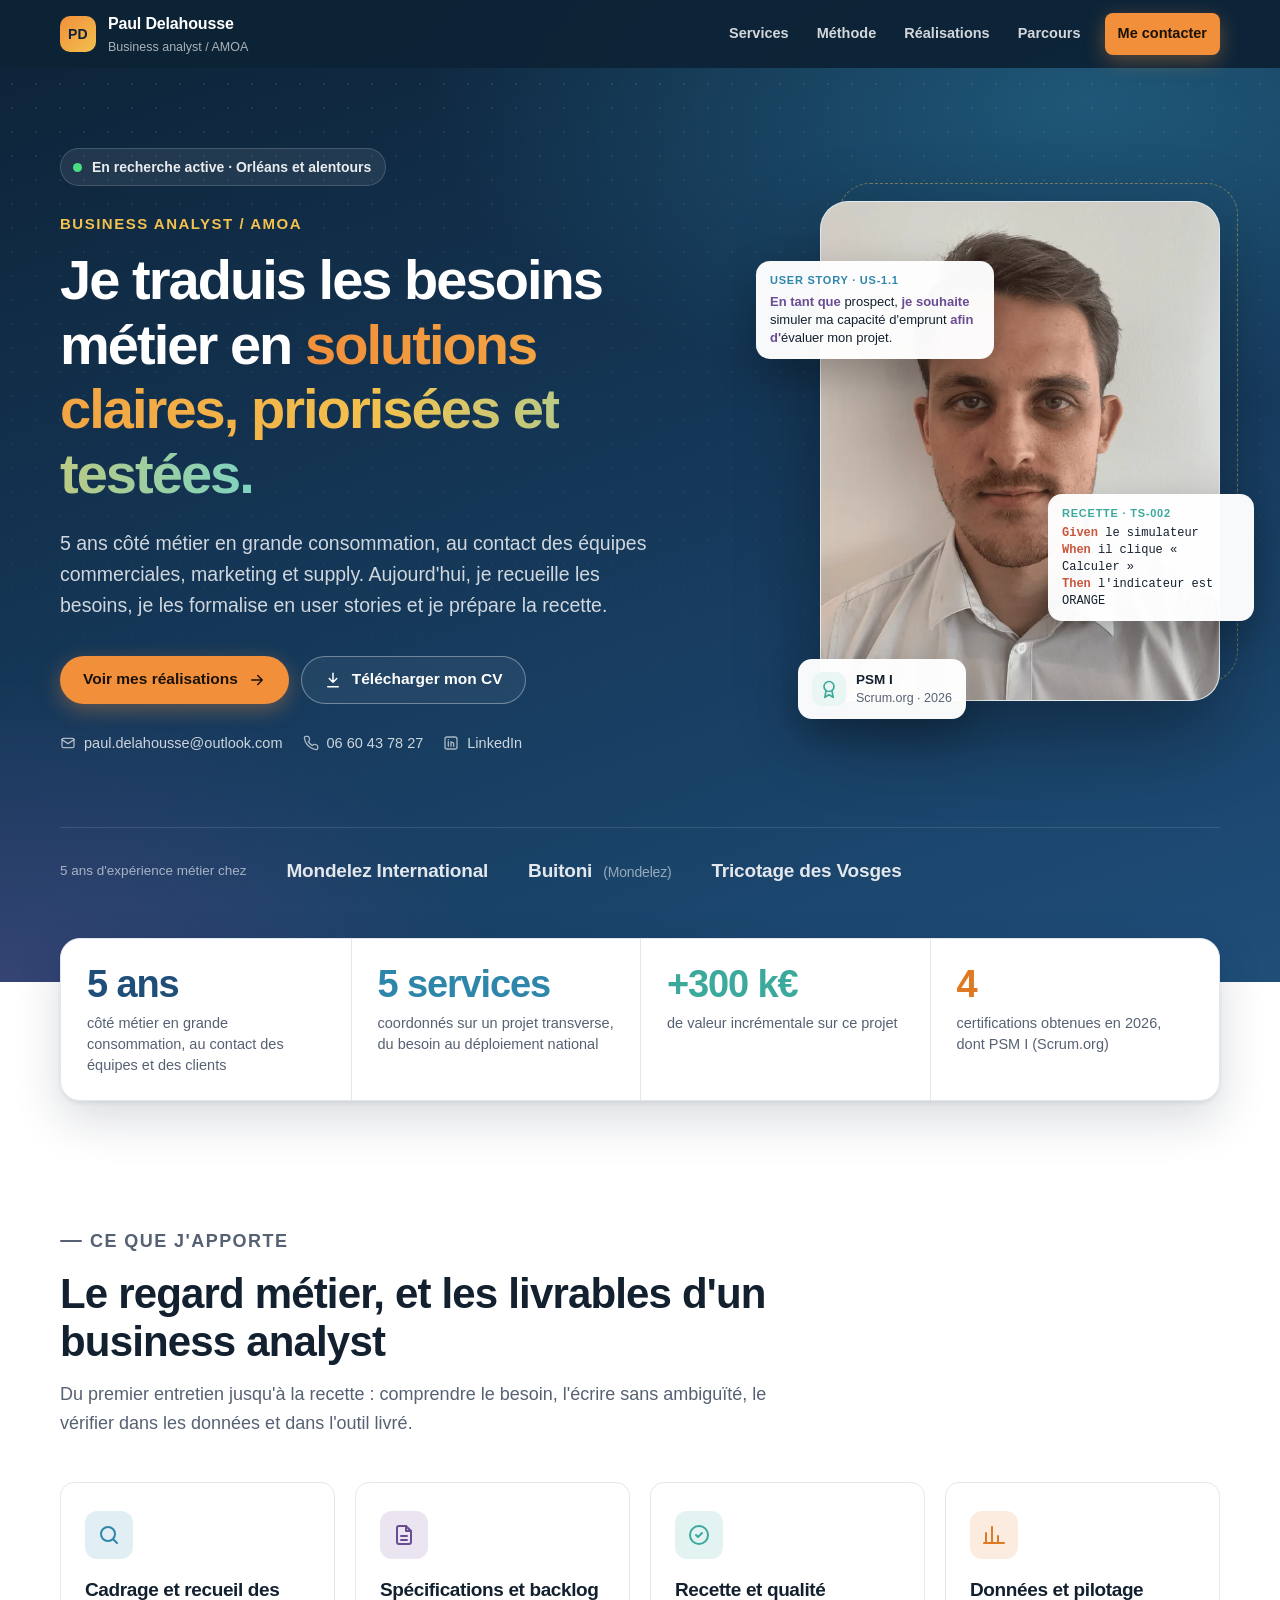
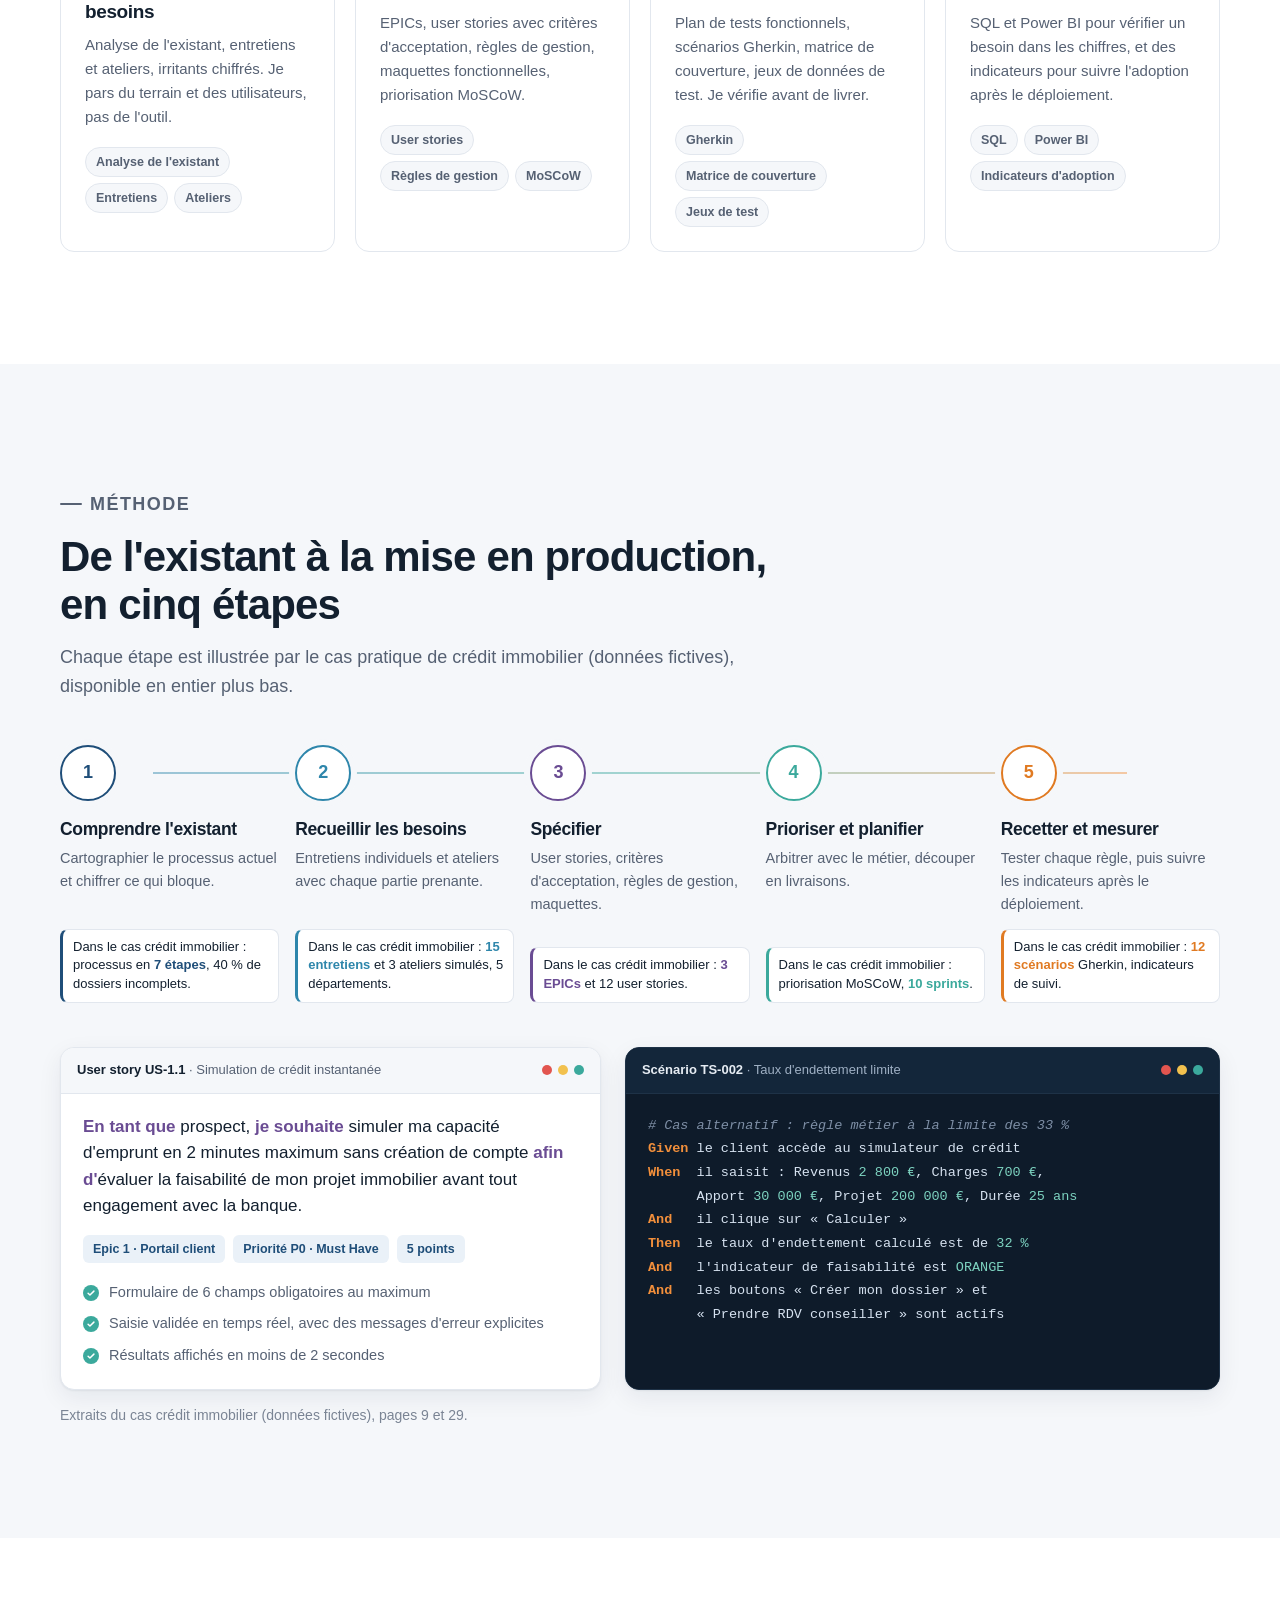
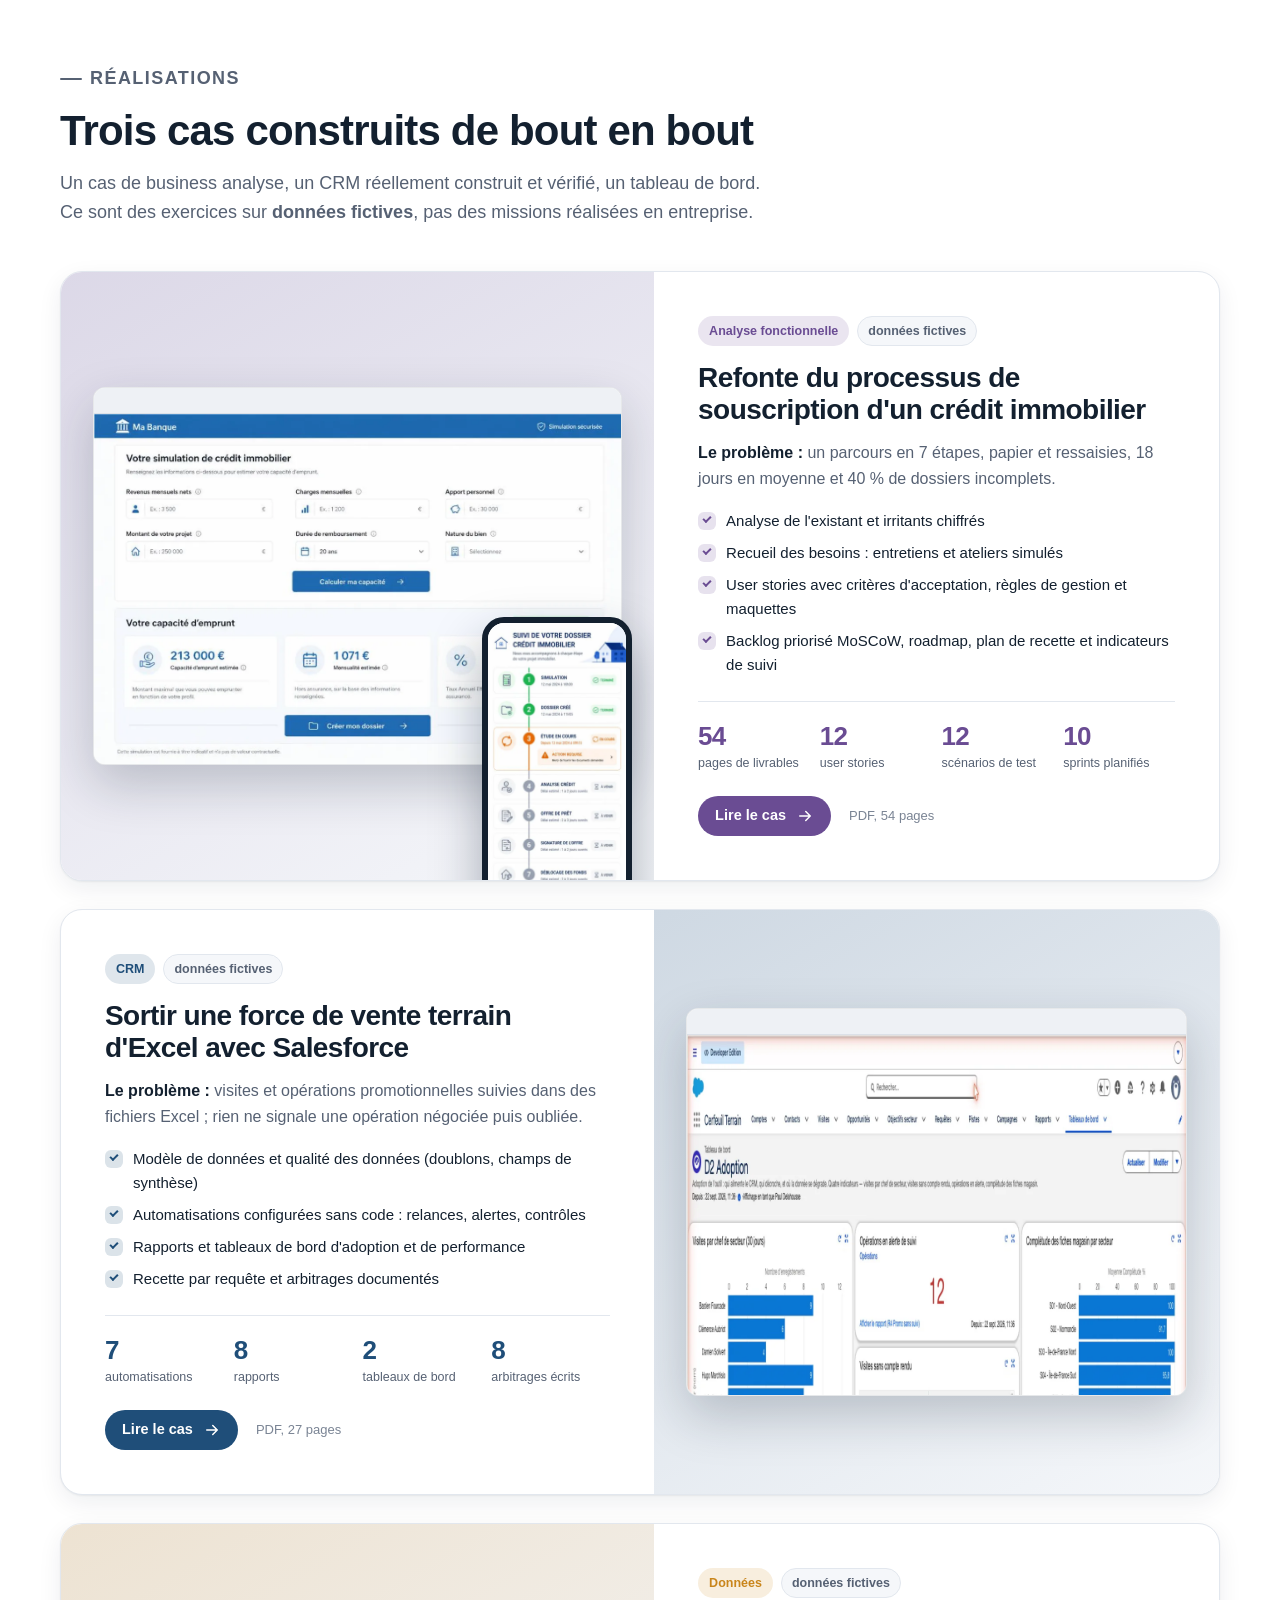
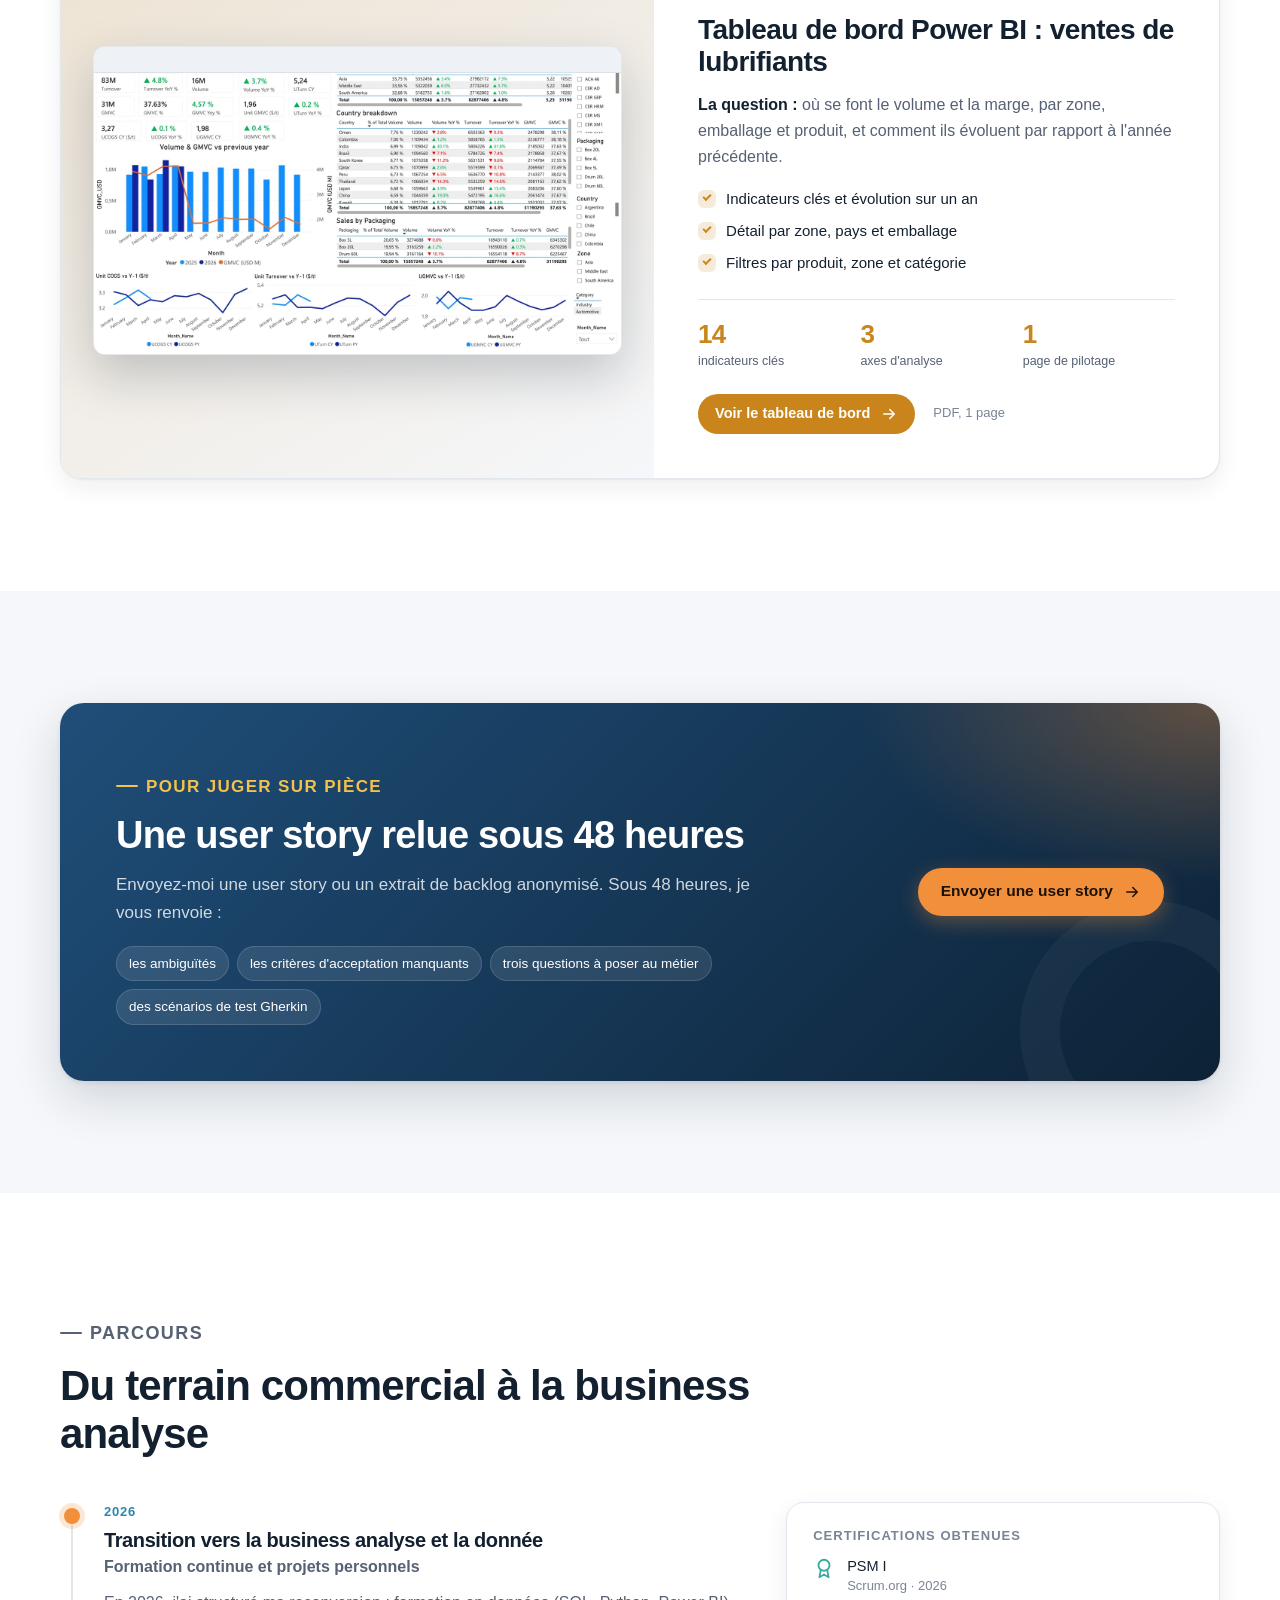
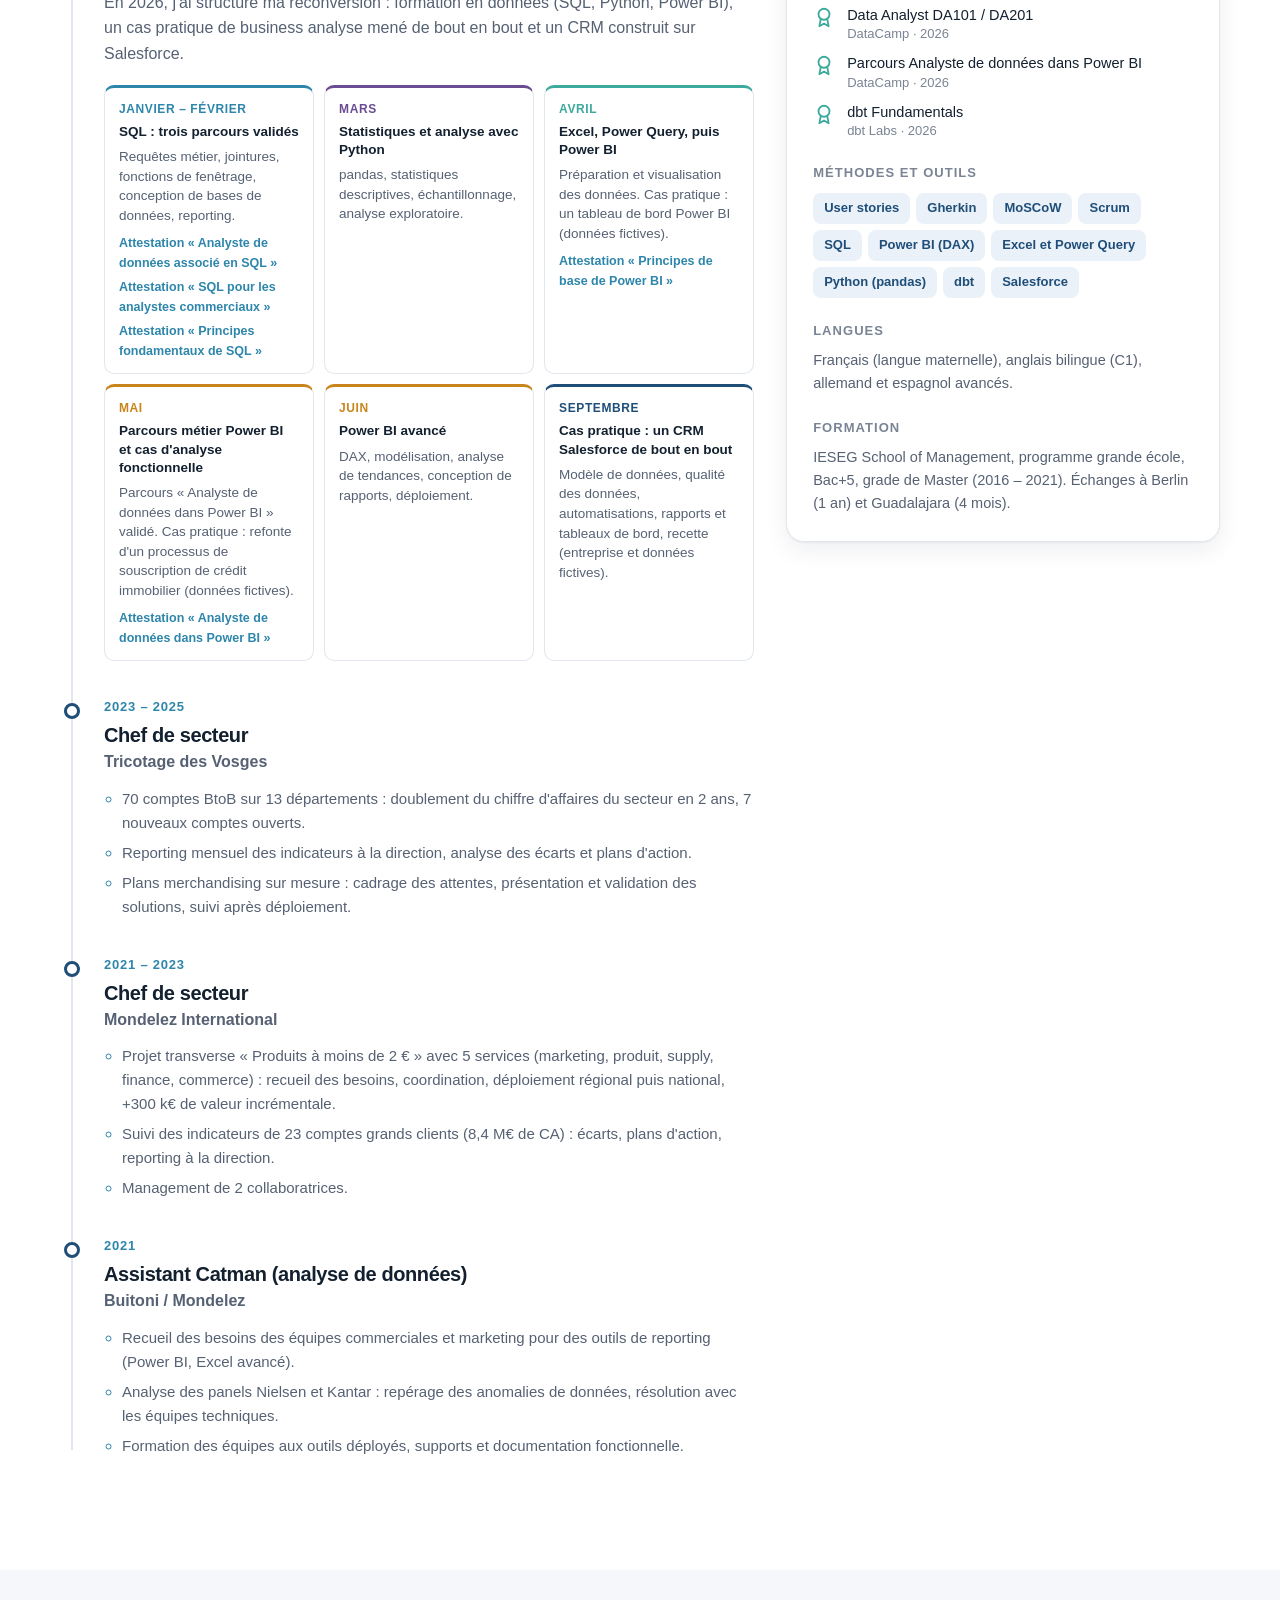
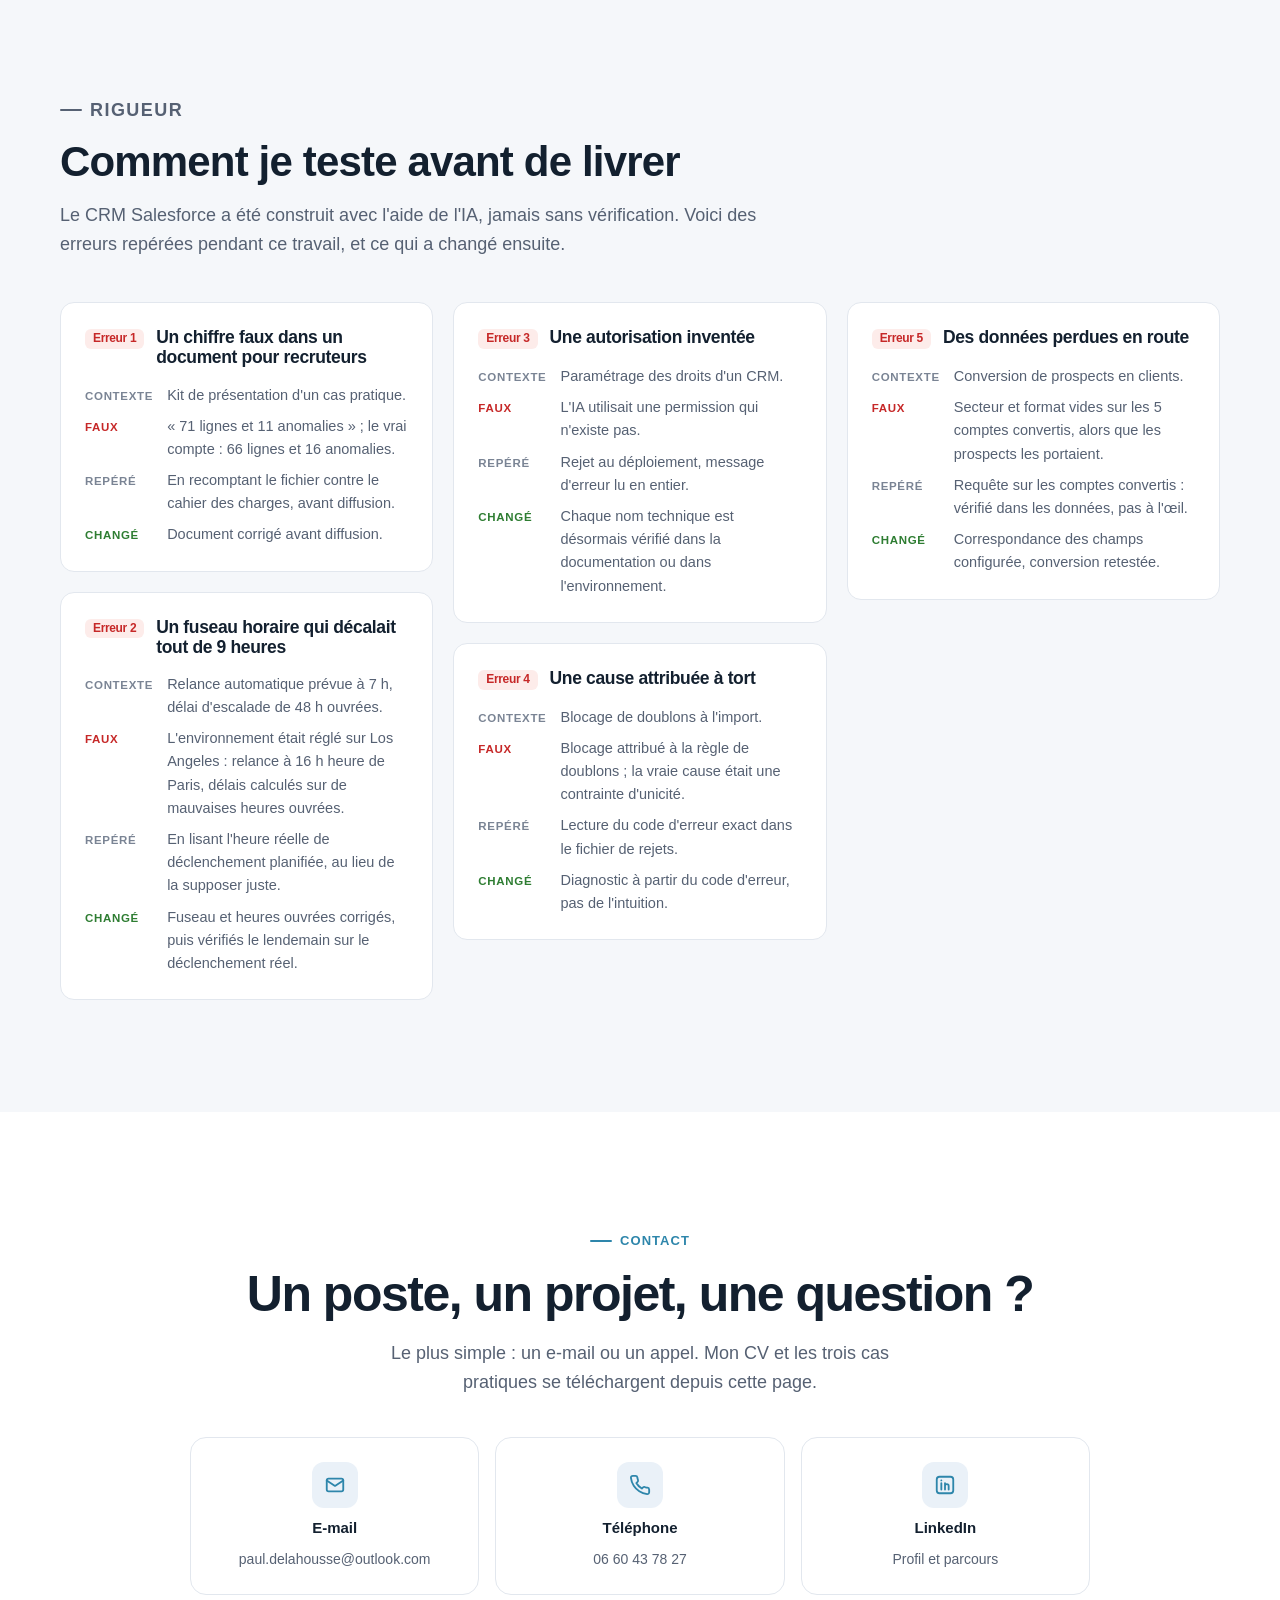
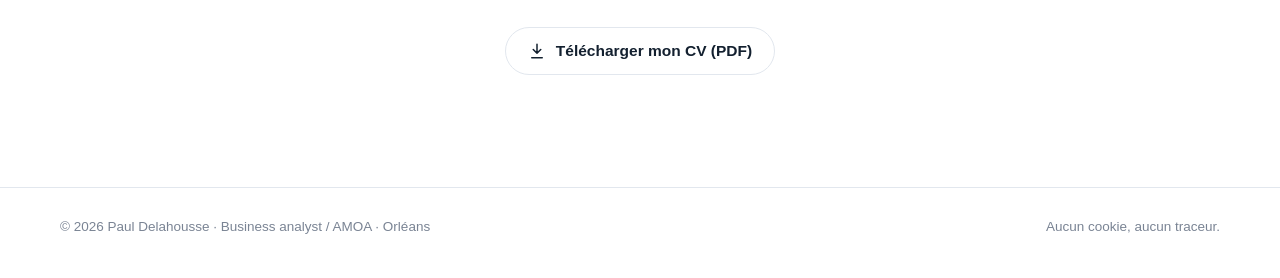
==== commit 6f7e90b0: "v20261005e : page BA adaptee au telephone" ====
--- a/ba/index.html
+++ b/ba/index.html
@@ -7,7 +7,7 @@
 <title>Paul Delahousse — business analyst / AMOA</title>
 <meta name="description" content="Business analyst / AMOA à Orléans : recueil des besoins, spécifications fonctionnelles, user stories, recette. Cas pratiques et parcours.">
 <meta name="theme-color" content="#0D2236">
-<link rel="stylesheet" href="ba.css?v=20261005d">
+<link rel="stylesheet" href="ba.css?v=20261005e">
 <link rel="preload" as="image" href="paul.webp">
 <script>document.documentElement.classList.add("js")</script>
 </head>
@@ -56,6 +56,7 @@
     <div class="wrap">
       <div class="entete rv"><p class="sur">Ce que j'apporte</p><h2 id="t-services">Le regard métier, et les livrables d'un business analyst</h2>
         <p>Du premier entretien jusqu'à la recette : comprendre le besoin, l'écrire sans ambiguïté, le vérifier dans les données et dans l'outil livré.</p></div>
+      <p class="glisser" aria-hidden="true">Faites glisser →</p>
       <div class="services">
 <article class="service rv" style="--c:#2E86AB;--d:0.00s"><div class="ico"><svg viewBox="0 0 24 24" fill="none" stroke="currentColor" stroke-width="2" stroke-linecap="round" stroke-linejoin="round" aria-hidden="true"><circle cx="11" cy="11" r="7"/><path d="M20 20l-3.5-3.5"/></svg></div><h3>Cadrage et recueil des besoins</h3><p>Analyse de l&#x27;existant, entretiens et ateliers, irritants chiffrés. Je pars du terrain et des utilisateurs, pas de l&#x27;outil.</p><ul class="etiquettes"><li>Analyse de l&#x27;existant</li><li>Entretiens</li><li>Ateliers</li></ul></article>
 <article class="service rv" style="--c:#6A4C93;--d:0.08s"><div class="ico"><svg viewBox="0 0 24 24" fill="none" stroke="currentColor" stroke-width="2" stroke-linecap="round" stroke-linejoin="round" aria-hidden="true"><path d="M14 3H7a2 2 0 0 0-2 2v14a2 2 0 0 0 2 2h10a2 2 0 0 0 2-2V8z"/><path d="M14 3v5h5M9 13h6M9 17h6"/></svg></div><h3>Spécifications et backlog</h3><p>EPICs, user stories avec critères d&#x27;acceptation, règles de gestion, maquettes fonctionnelles, priorisation MoSCoW.</p><ul class="etiquettes"><li>User stories</li><li>Règles de gestion</li><li>MoSCoW</li></ul></article>
@@ -136,6 +137,7 @@
           <li class="poste actuel rv"><p class="periode">2026</p><h3>Transition vers la business analyse et la donnée</h3>
             <p class="ou">Formation continue et projets personnels</p>
             <p>En 2026, j'ai structuré ma reconversion : formation en données (SQL, Python, Power BI), un cas pratique de business analyse mené de bout en bout et un CRM construit sur Salesforce.</p>
+            <p class="glisser" aria-hidden="true">Faites glisser →</p>
             <ol class="frise">
 <li class="d-sql"><p class="mois">Janvier – février</p><p class="titre">SQL : trois parcours validés</p><p class="texte">Requêtes métier, jointures, fonctions de fenêtrage, conception de bases de données, reporting.</p><p class="liens"><a href="https://www.datacamp.com/statement-of-accomplishment/track/b2954713bcf47606adf86395728bf1c26174f147" rel="noopener">Attestation « Analyste de données associé en SQL »</a><a href="https://www.datacamp.com/statement-of-accomplishment/track/7f18c92183131297e05d563a1ec64a7b65d7102e" rel="noopener">Attestation « SQL pour les analystes commerciaux »</a><a href="https://www.datacamp.com/statement-of-accomplishment/track/72934d9ff8d862470309f7d355c5117a73896176" rel="noopener">Attestation « Principes fondamentaux de SQL »</a></p></li>
 <li class="d-stats"><p class="mois">Mars</p><p class="titre">Statistiques et analyse avec Python</p><p class="texte">pandas, statistiques descriptives, échantillonnage, analyse exploratoire.</p></li>
@@ -167,6 +169,7 @@
     <div class="wrap">
       <div class="entete rv"><p class="sur">Rigueur</p><h2 id="t-rigueur">Comment je teste avant de livrer</h2>
         <p>Le CRM Salesforce a été construit avec l'aide de l'IA, jamais sans vérification. Voici des erreurs repérées pendant ce travail, et ce qui a changé ensuite.</p></div>
+      <p class="glisser" aria-hidden="true">Faites glisser →</p>
       <div class="journal" id="journal"></div>
     </div>
   </section>
@@ -189,6 +192,6 @@
 <footer class="pied">
   <div class="wrap"><span>© 2026 Paul Delahousse · Business analyst / AMOA · Orléans</span><span>Aucun cookie, aucun traceur.</span></div>
 </footer>
-<script src="ba.js?v=20261005d"></script>
+<script src="ba.js?v=20261005e"></script>
 </body>
 </html>
--- a/ba/ba.css
+++ b/ba/ba.css
@@ -60,6 +60,8 @@
 .entete h2 { font-size: clamp(28px, 4vw, 42px); font-weight: 760; }
 .entete p { margin-top: 14px; font-size: 18px; color: var(--muted); }
 .note { font-size: 14px; color: var(--faint); }
+.glisser { display: none; font-size: 13px; font-weight: 600; color: var(--faint); margin: -12px 0 10px; }
+.poste .glisser { margin: 14px 0 -8px; }
 
 /* Boutons */
 .btn { display: inline-flex; align-items: center; justify-content: center; gap: 10px; min-height: 48px; padding: 0 22px; border-radius: 999px; font-weight: 650; font-size: 15.5px; border: 1.5px solid transparent; cursor: pointer; transition: transform .15s ease, box-shadow .15s ease, background-color .15s ease; text-decoration: none !important; white-space: nowrap; }
@@ -74,9 +76,9 @@
 .btn-petit { min-height: 40px; padding: 0 16px; font-size: 14.5px; }
 
 /* Barre du haut */
-.nav { position: fixed; inset: 0 0 auto; z-index: 50; transition: background-color .25s, box-shadow .25s, backdrop-filter .25s; }
+.nav { position: fixed; top: 0; left: 0; right: 0; z-index: 50; background: rgba(13, 34, 54, .94); -webkit-backdrop-filter: blur(12px); backdrop-filter: blur(12px); transition: box-shadow .25s; }
 .nav-in { display: flex; align-items: center; justify-content: space-between; gap: 16px; height: 68px; }
-.nav.colle { background: rgba(13, 34, 54, .86); -webkit-backdrop-filter: blur(12px); backdrop-filter: blur(12px); box-shadow: 0 1px 0 rgba(255, 255, 255, .06); }
+.nav.colle { box-shadow: 0 6px 20px rgba(0, 0, 0, .18); }
 .marque { display: inline-flex; align-items: center; gap: 12px; color: #fff; font-weight: 700; letter-spacing: -.01em; }
 .marque:hover { text-decoration: none; }
 .mono { width: 36px; height: 36px; border-radius: 10px; display: grid; place-items: center; background: linear-gradient(135deg, var(--orange), #F2C14E); color: var(--nuit); font-weight: 800; font-size: 14px; letter-spacing: .02em; }
@@ -89,7 +91,7 @@
 
 /* Hero */
 .hero { position: relative; color: #fff; padding: 148px 0 96px; background: radial-gradient(1100px 520px at 85% 10%, rgba(46, 134, 171, .45), transparent 60%), radial-gradient(800px 500px at 0% 100%, rgba(106, 76, 147, .35), transparent 60%), linear-gradient(160deg, var(--nuit) 0%, var(--navy-2) 55%, var(--navy) 100%); overflow: hidden; }
-.hero::before { content: ""; position: absolute; inset: 0; background-image: radial-gradient(rgba(255, 255, 255, .09) 1px, transparent 1px); background-size: 24px 24px; -webkit-mask-image: linear-gradient(180deg, #000 0%, transparent 85%); mask-image: linear-gradient(180deg, #000 0%, transparent 85%); pointer-events: none; }
+.hero::before { content: ""; position: absolute; top: 0; right: 0; bottom: 0; left: 0; background-image: radial-gradient(rgba(255, 255, 255, .09) 1px, transparent 1px); background-size: 24px 24px; -webkit-mask-image: linear-gradient(180deg, #000 0%, transparent 85%); mask-image: linear-gradient(180deg, #000 0%, transparent 85%); pointer-events: none; }
 .hero-grille { position: relative; display: grid; grid-template-columns: 1.25fr .9fr; gap: clamp(32px, 6vw, 80px); align-items: center; }
 .dispo { display: inline-flex; align-items: center; gap: 10px; padding: 7px 14px 7px 12px; border-radius: 999px; background: rgba(255, 255, 255, .08); border: 1px solid rgba(255, 255, 255, .16); font-size: 14px; font-weight: 550; color: rgba(255, 255, 255, .9); }
 .point { width: 9px; height: 9px; border-radius: 50%; background: #4ADE80; box-shadow: 0 0 0 0 rgba(74, 222, 128, .6); animation: pouls 2.2s infinite; }
@@ -107,7 +109,7 @@
 .portrait { position: relative; max-width: 400px; margin-left: auto; }
 .portrait-cadre { position: relative; border-radius: 28px; overflow: hidden; aspect-ratio: 4 / 5; box-shadow: 0 30px 80px rgba(0, 0, 0, .35); border: 1px solid rgba(255, 255, 255, .14); background: #dfe5ea; }
 .portrait-cadre img { width: 100%; height: 100%; object-fit: cover; }
-.portrait::before { content: ""; position: absolute; inset: -18px -18px 18px 18px; border-radius: 32px; border: 1.5px dashed rgba(242, 193, 78, .45); }
+.portrait::before { content: ""; position: absolute; top: -18px; right: -18px; bottom: 18px; left: 18px; border-radius: 32px; border: 1.5px dashed rgba(242, 193, 78, .45); }
 .puce-flot { position: absolute; background: rgba(255, 255, 255, .97); color: #13202F; border-radius: 14px; padding: 12px 14px; box-shadow: 0 16px 40px rgba(0, 0, 0, .28); font-size: 13px; line-height: 1.4; animation: flotte 6s ease-in-out infinite; }
 .puce-flot b { display: block; font-size: 11px; letter-spacing: .07em; text-transform: uppercase; color: var(--ciel); margin-bottom: 4px; }
 .puce-flot.us { left: -64px; top: 12%; width: 238px; }
@@ -236,6 +238,7 @@
 
 /* Parcours */
 .parcours { display: grid; grid-template-columns: 1.6fr 1fr; gap: 32px; align-items: start; }
+.parcours > *, .hero-grille > *, .cas > *, .extraits > * { min-width: 0; }
 .ligne-temps { list-style: none; margin: 0; padding: 0; position: relative; }
 .ligne-temps::before { content: ""; position: absolute; left: 11px; top: 8px; bottom: 8px; width: 2px; background: var(--line); }
 .poste { position: relative; padding: 0 0 36px 44px; }
@@ -340,25 +343,88 @@
   .fiche { position: static; }
   .contact-cartes { grid-template-columns: 1fr; max-width: 420px; }
 }
+/* Téléphone : page resserrée, carrousels horizontaux, aucune animation d'apparition */
+@media (max-width: 900px) {
+  .js .rv { opacity: 1; transform: none; transition: none; }
+}
 @media (max-width: 600px) {
   body { font-size: 15.5px; }
-  .services { grid-template-columns: 1fr; }
-  .etapes { grid-template-columns: 1fr; }
-  .portrait { max-width: 250px; }
-  .puce-flot.us { left: -34px; top: auto; bottom: 64px; width: 172px; font-size: 11.5px; padding: 10px 12px; }
-  .puce-flot.gk { display: none; }
-  .puce-flot.psm { left: auto; right: -26px; bottom: -16px; padding: 8px 12px; }
-  .confiance ul { gap: 6px 22px; }
-  .chiffres span { font-size: 13.5px; }
-  .portrait::before { inset: -10px -10px 10px 10px; }
-  .confiance { margin-top: 56px; }
-  .confiance li { font-size: 17px; }
-  .chiffres li { padding: 20px 18px; }
-  .mesures { grid-template-columns: repeat(2, 1fr); row-gap: 16px; }
+  .section { padding: 56px 0; }
+  .entete { margin-bottom: 28px; }
+  .entete p { font-size: 16.5px; }
+
+  /* Haut de page : photo en médaillon au-dessus du texte, sans vignettes flottantes */
+  .hero { padding: 92px 0 72px; }
+  .hero-grille { gap: 0; }
+  .portrait { order: -1; max-width: none; margin: 0 0 18px; display: flex; align-items: center; gap: 14px; }
+  .portrait::before, .portrait .puce-flot { display: none; }
+  .portrait-cadre { width: 76px; height: 76px; flex: none; border-radius: 50%; aspect-ratio: auto; border: 2px solid rgba(255, 255, 255, .5); box-shadow: 0 8px 24px rgba(0, 0, 0, .3); }
+  .portrait-cadre img { object-position: 50% 22%; }
+  .hero .role { margin-top: 18px; }
+  .hero h1 { font-size: 33px; }
+  .hero .chapo { margin-top: 16px; font-size: 16.5px; }
+  .hero .actions { margin-top: 24px; }
+  .hero .actions .btn { flex: 1 1 100%; }
+  .hero .contacts { margin-top: 20px; }
+  .confiance { margin-top: 36px; padding-top: 20px; gap: 8px; }
+  .confiance ul { gap: 4px 18px; }
+  .confiance li { font-size: 16px; }
+  .chiffres { margin-top: -36px; }
+  .chiffres li { padding: 16px 14px; }
+  .chiffres strong { font-size: 26px; }
+  .chiffres span { font-size: 13px; }
+
+  /* Carrousels : services, frise 2026, journal */
+  .services, .frise, .journal { display: flex; overflow-x: auto; -webkit-overflow-scrolling: touch; scroll-snap-type: x mandatory; gap: 12px; columns: auto; margin-right: -16px; padding: 4px 16px 14px 0; scrollbar-width: none; }
+  .services { margin-left: -16px; padding-left: 16px; }
+  .journal { margin-left: -16px; padding-left: 16px; }
+  .services::-webkit-scrollbar, .frise::-webkit-scrollbar, .journal::-webkit-scrollbar { display: none; }
+  .services > *, .journal > * { flex: 0 0 84%; scroll-snap-align: start; margin: 0; }
+  .frise > * { flex: 0 0 78%; scroll-snap-align: start; }
+  .service { padding: 22px 20px; }
+  .service:hover { transform: none; }
+  .glisser { display: block; }
+
+  /* Méthode : numéro à gauche, texte à droite */
+  .etapes { grid-template-columns: 1fr; row-gap: 22px; }
+  .etape { display: grid; grid-template-columns: 40px 1fr; column-gap: 14px; }
+  .etape .num { width: 40px; height: 40px; font-size: 15px; grid-row: span 3; box-shadow: none; }
+  .etape h3 { margin-top: 8px; font-size: 16.5px; }
+  .etape p { margin-top: 4px; }
+  .etape .preuve { grid-column: 2; top: 0; margin-top: 8px; }
+  .extraits { margin-top: 36px; gap: 16px; }
+  .extrait-corps { padding: 16px; }
+  .us-texte { font-size: 15.5px; }
+  .code { font-size: 12px; padding: 16px; }
+
+  /* Réalisations : aperçu plus bas, liste des livrables masquée */
+  .cas-liste { gap: 20px; }
+  .cas-visuel { padding: 18px 16px; min-height: 0; }
+  .navigateur::before { height: 18px; }
+  .navigateur.haut img { max-height: 230px; }
+  .telephone { width: 92px; right: 12px; bottom: -26px; border-width: 4px; border-radius: 14px; }
+  .cas-texte { padding: 22px 18px; }
+  .cas h3 { margin-top: 12px; font-size: 21px; }
+  .livrables { display: none; }
+  .mesures { grid-template-columns: repeat(2, 1fr); row-gap: 14px; margin-top: 18px; padding-top: 16px; }
   .mesures.trois { grid-template-columns: repeat(3, 1fr); }
-  .cas-visuel { padding: 24px 18px; min-height: 0; }
-  .telephone { width: 110px; right: 12px; bottom: -30px; border-width: 4px; border-radius: 16px; }
-  .hero .actions .btn { flex: 1 1 100%; }
+  .mesures strong { font-size: 22px; }
+  .cas .bas { padding-top: 18px; }
+
+  .offre { padding: 26px 20px; border-radius: 18px; }
+  .offre p { font-size: 15.5px; }
+
+  /* Parcours */
+  .poste { padding: 0 0 28px 32px; }
+  .ligne-temps::before { left: 7px; }
+  .poste::before { left: 0; width: 16px; height: 16px; }
+  .poste h3 { font-size: 18px; }
+  .fiche { padding: 20px; }
+
+  .entree { padding: 20px; }
   .entree dl { grid-template-columns: 1fr; gap: 2px; }
   .entree dd { margin-bottom: 8px; }
-}
+  .contact-cartes { margin-top: 28px; gap: 10px; }
+  .contact-carte { flex-direction: row; justify-content: flex-start; text-align: left; padding: 14px 16px; gap: 14px; }
+  .contact-carte b { min-width: 80px; }
+}
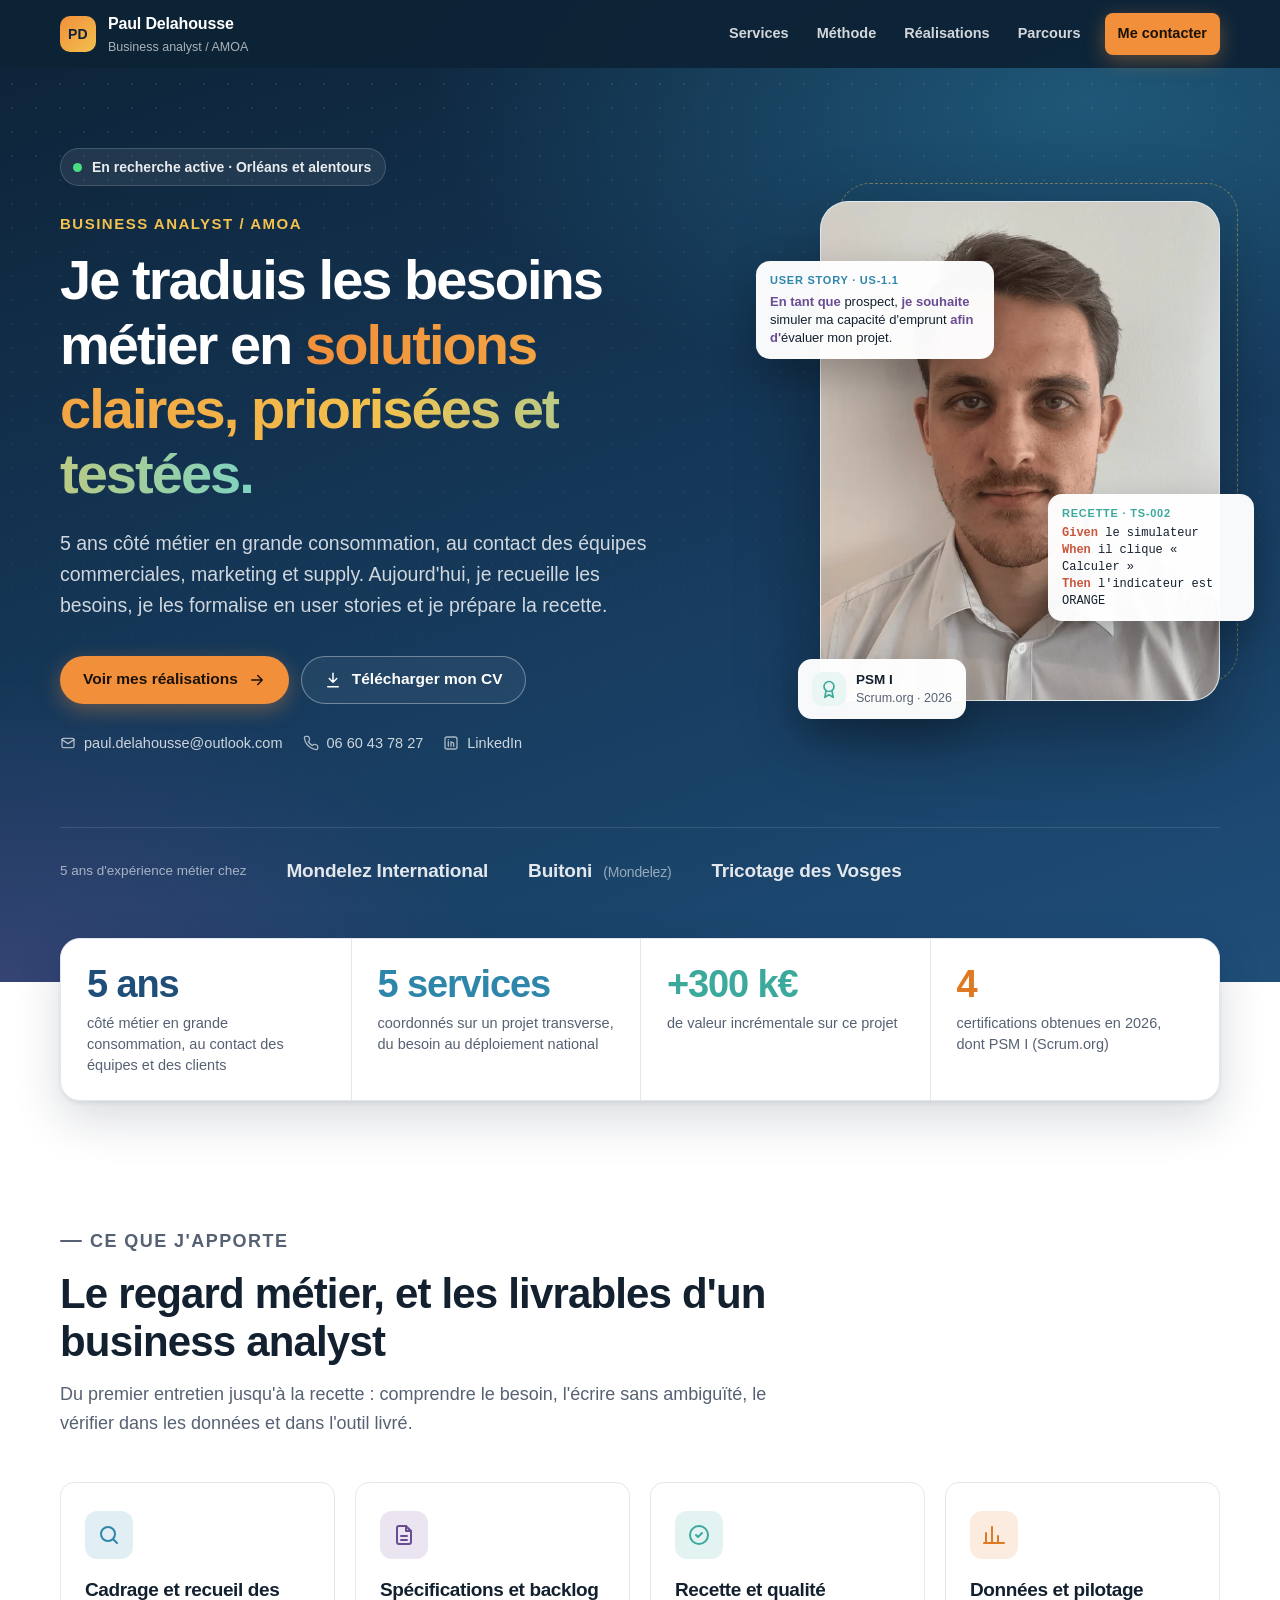
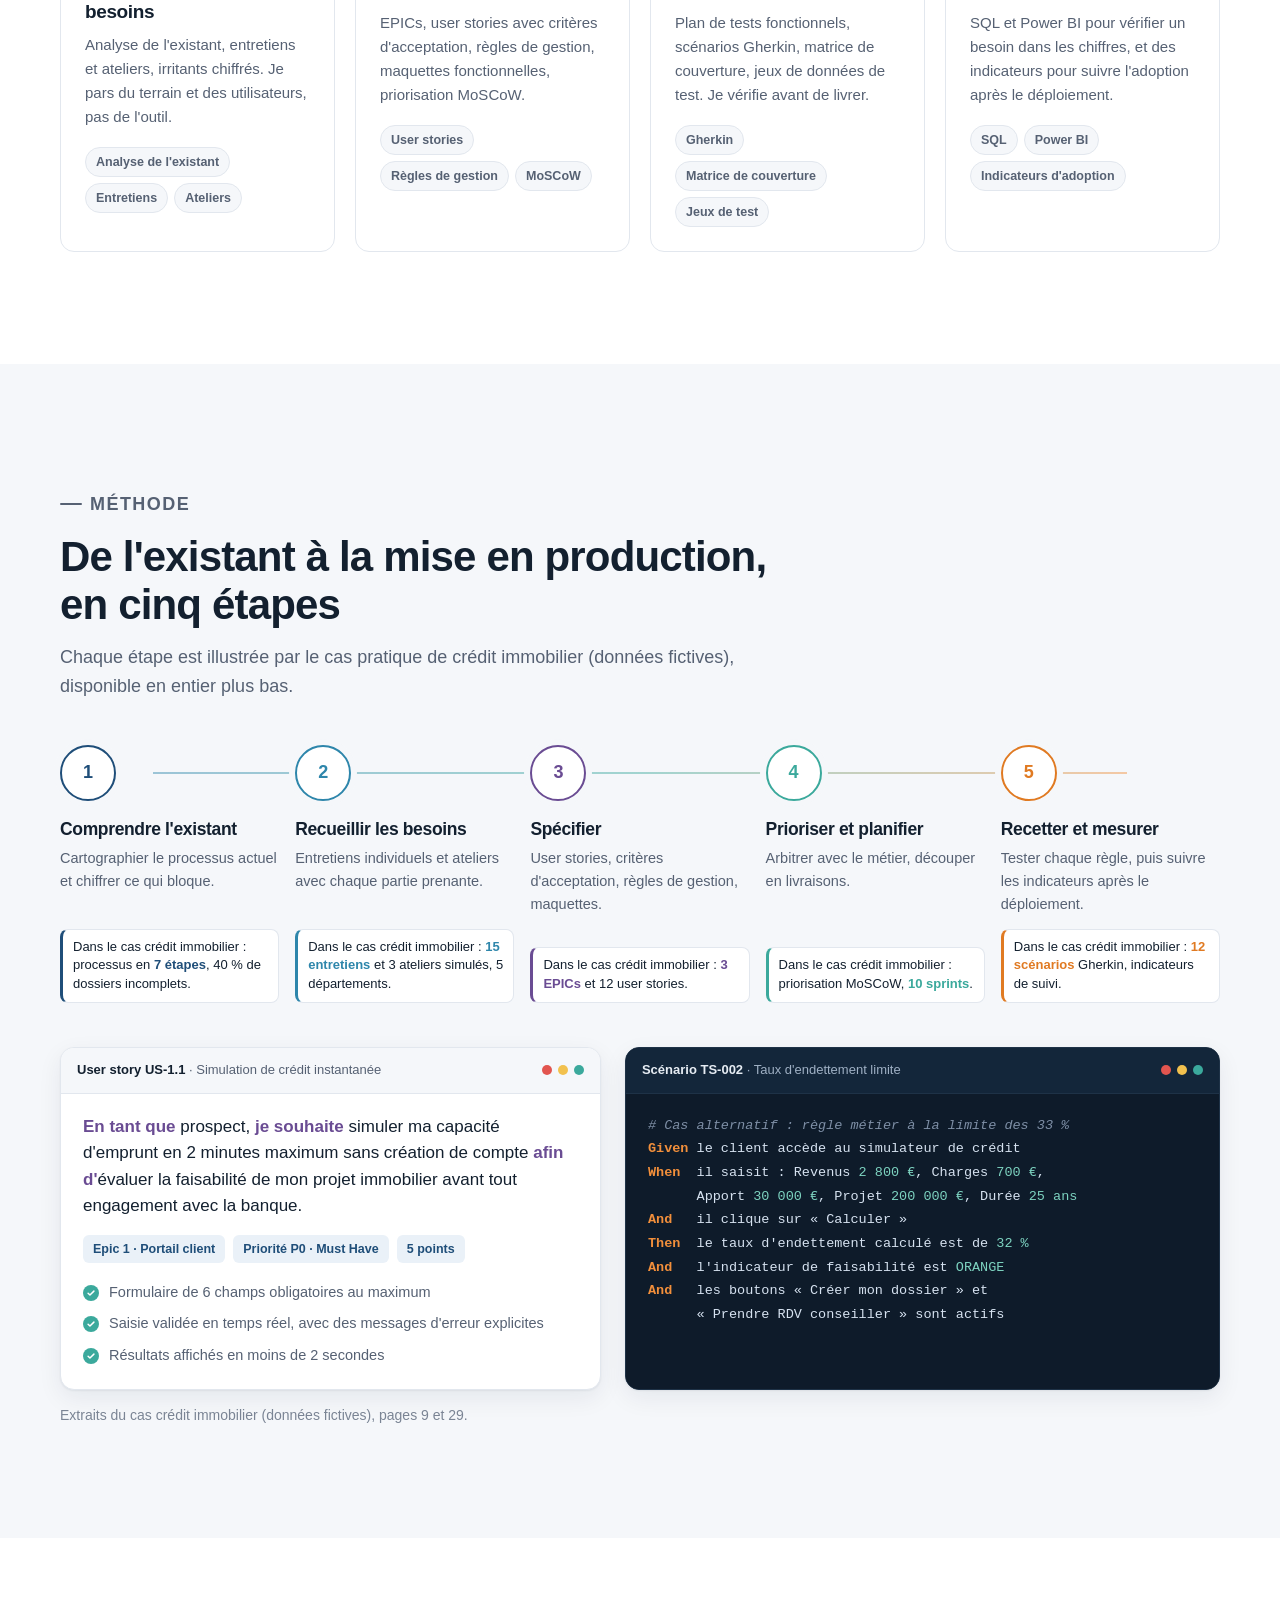
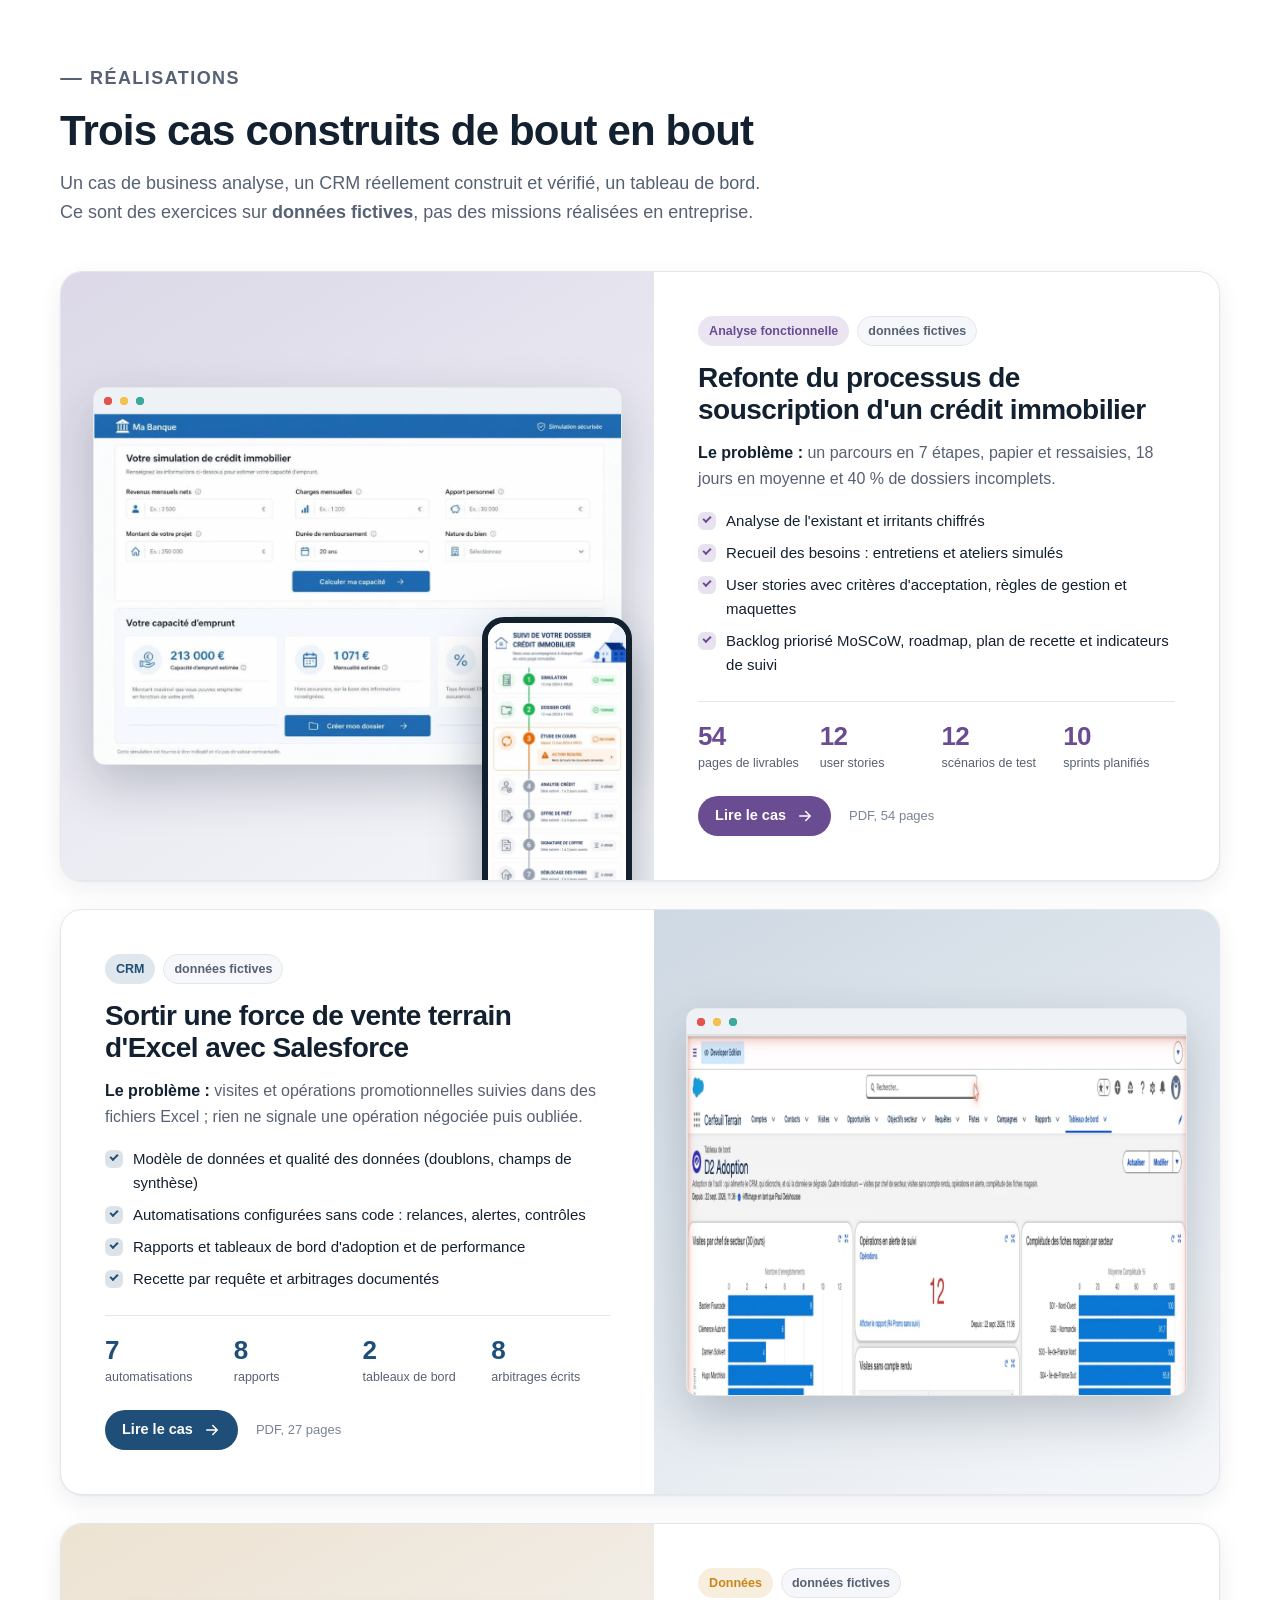
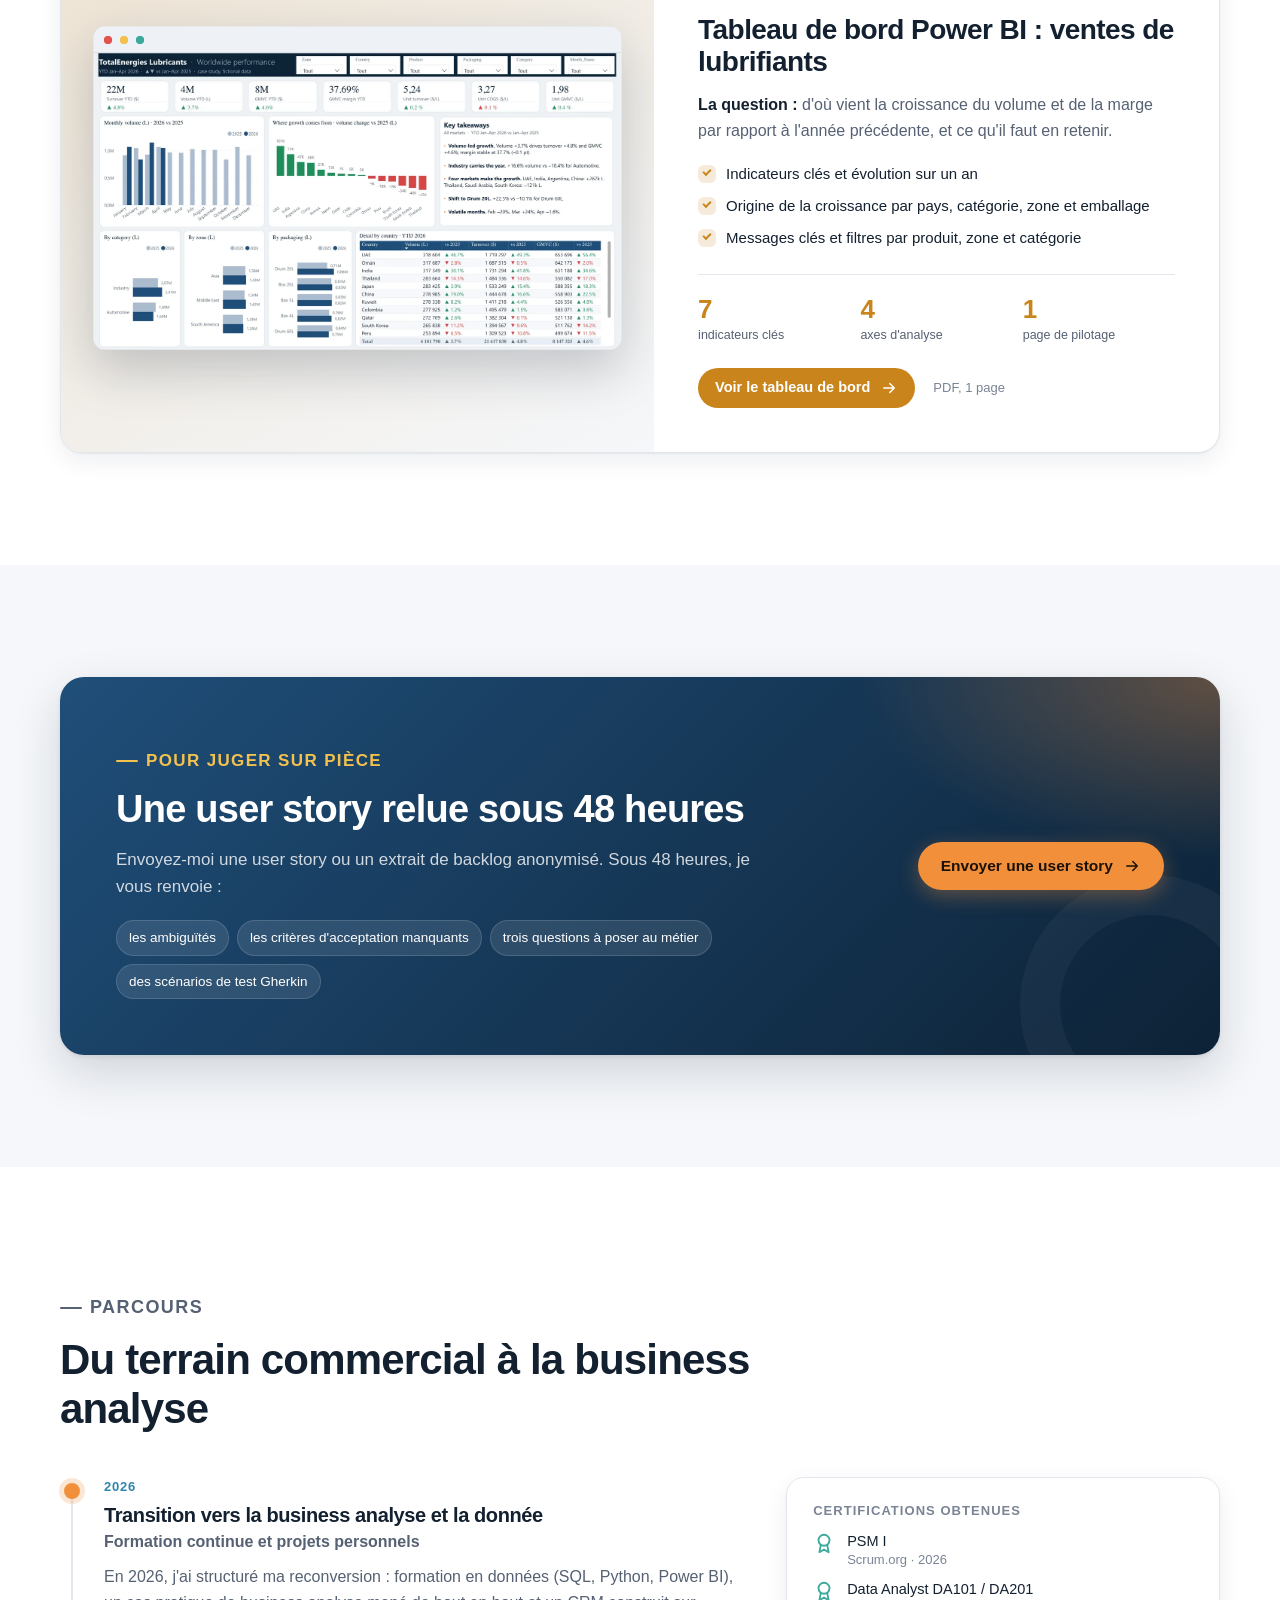
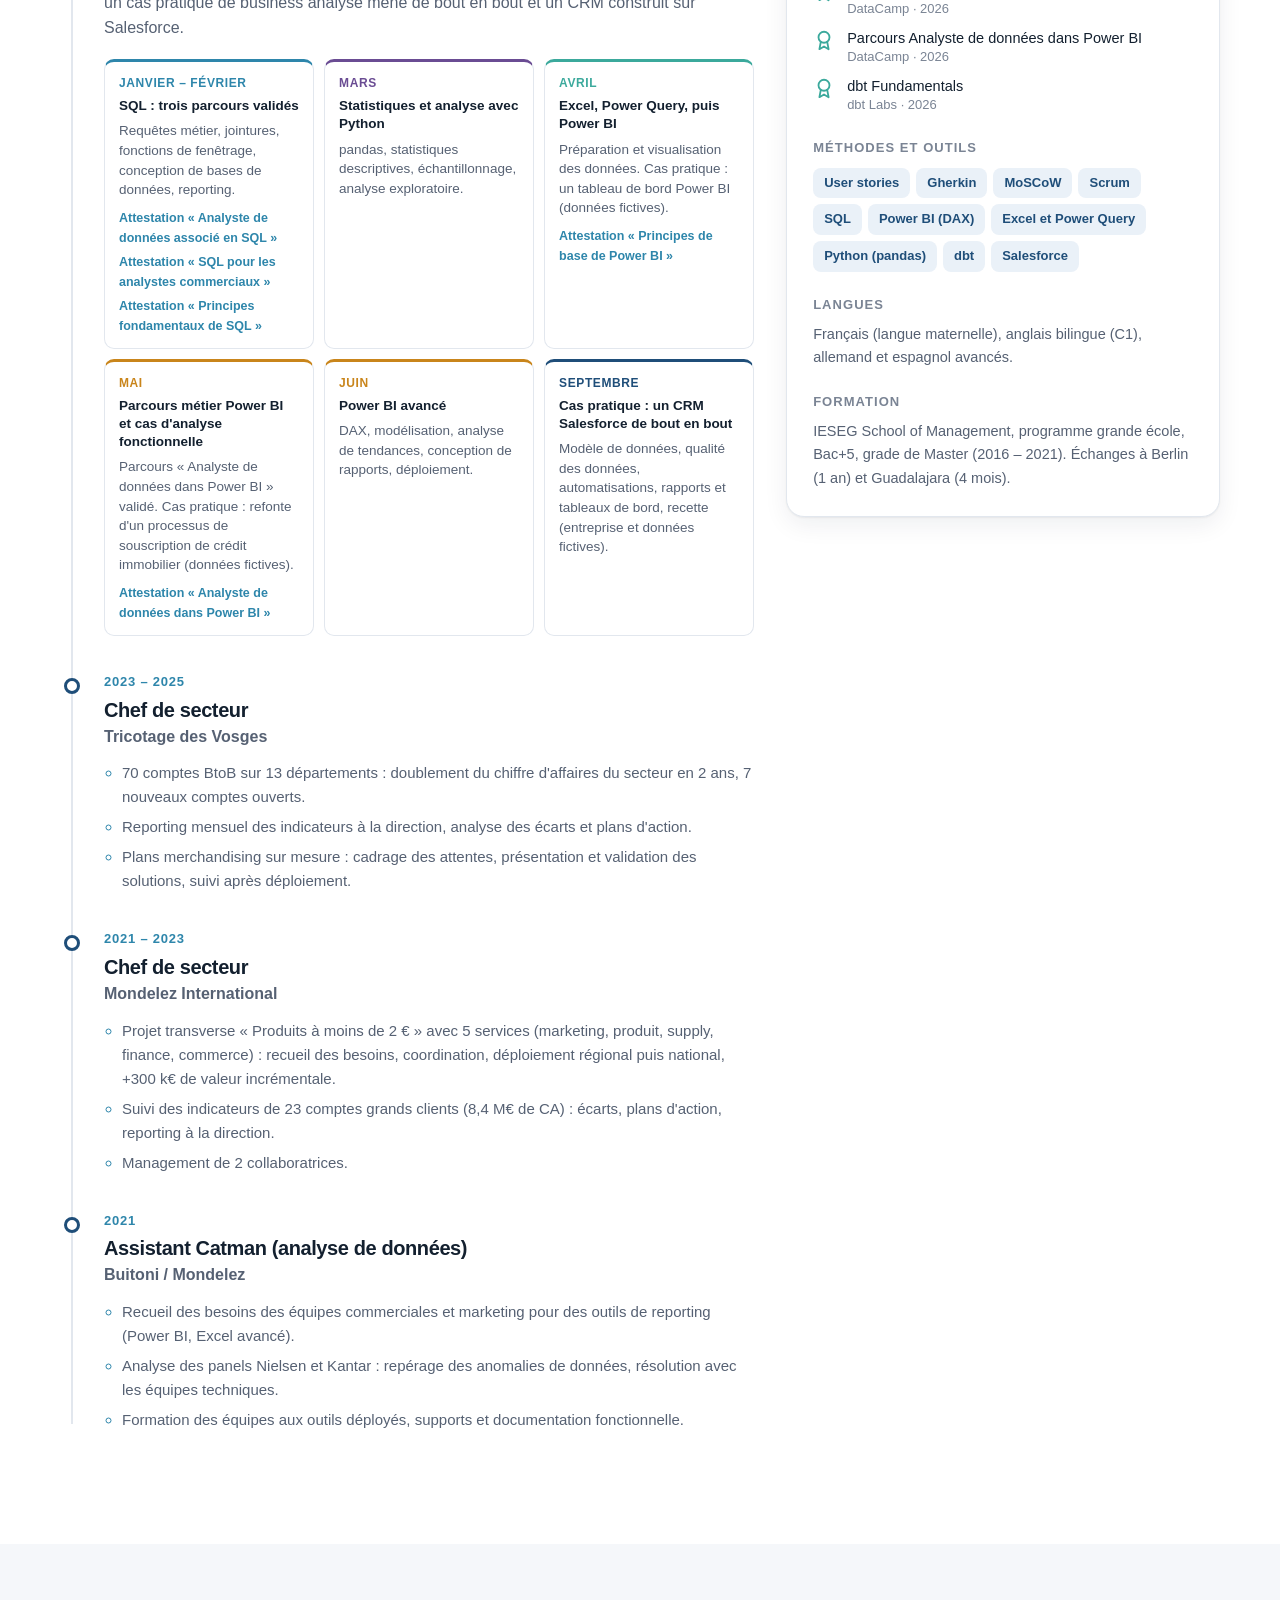
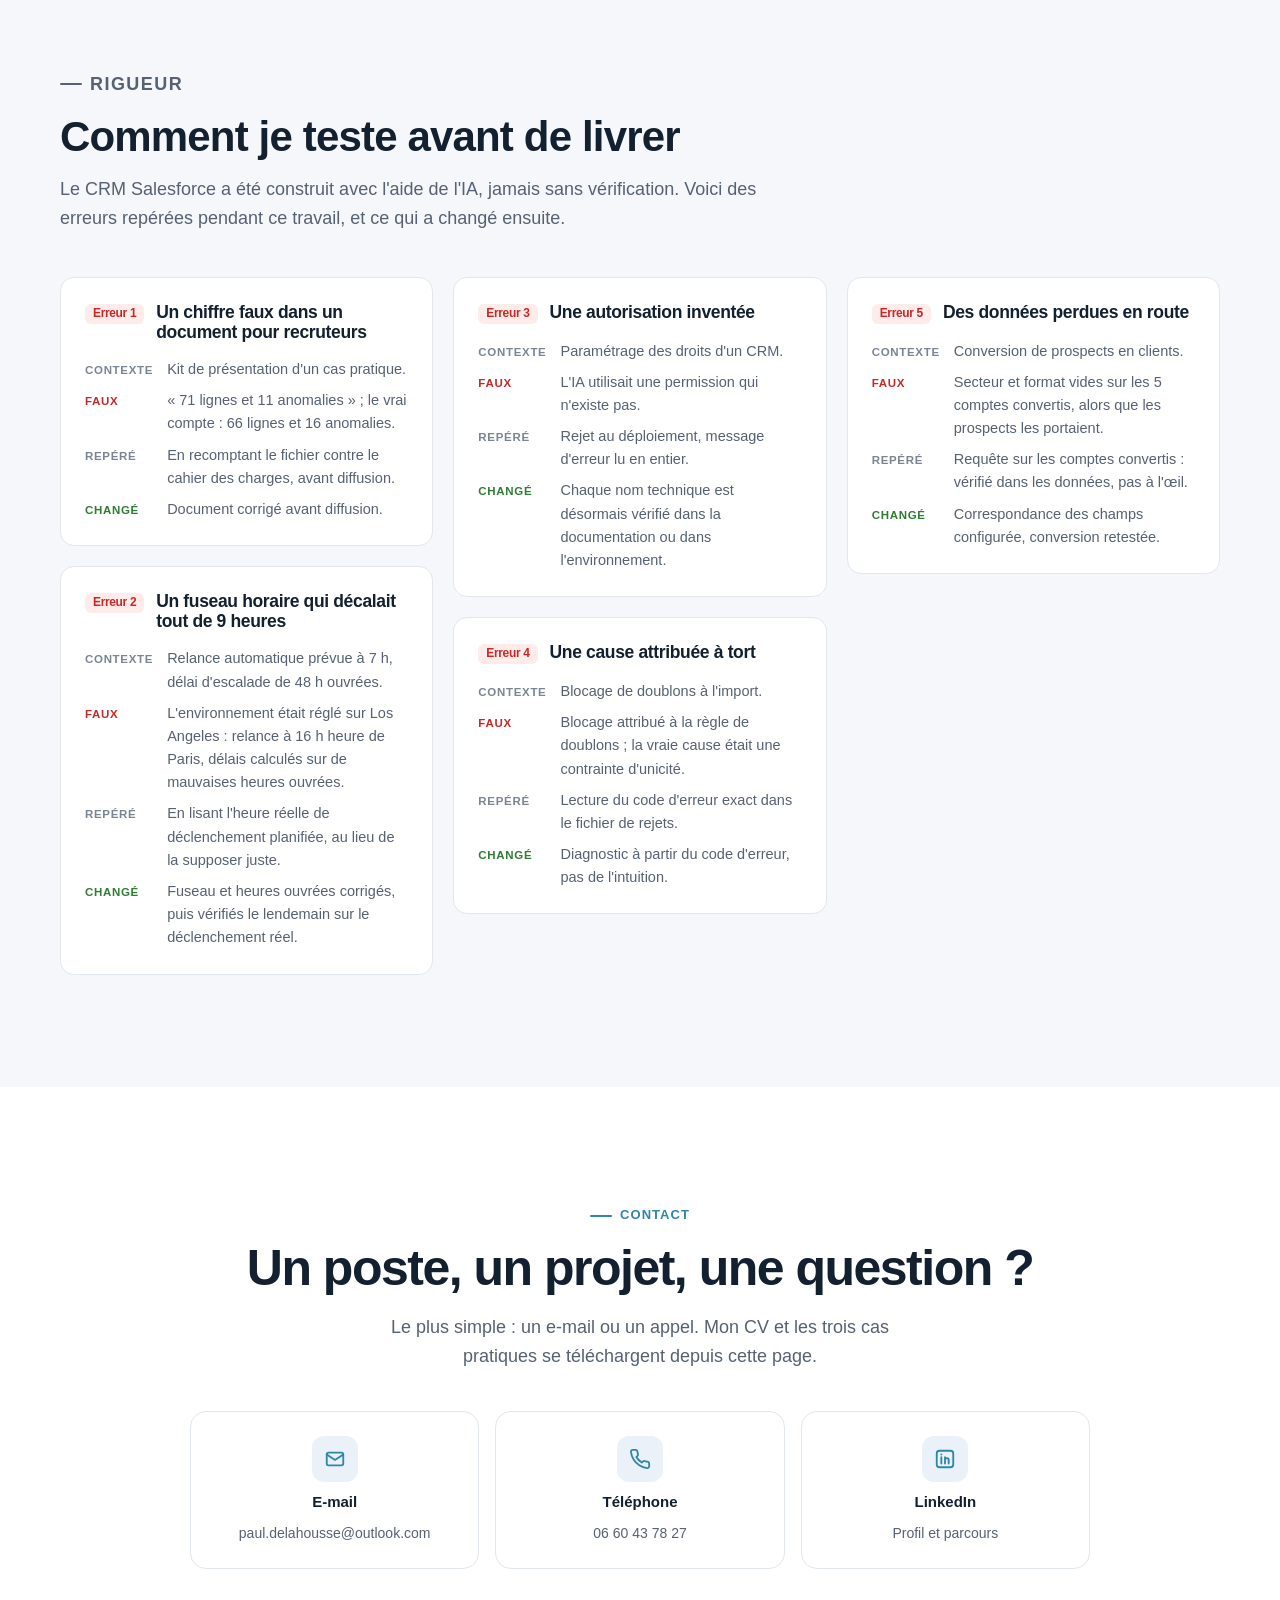
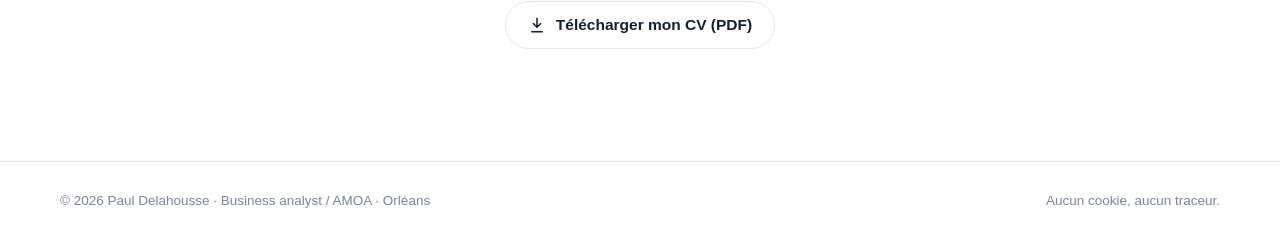
==== commit 57e5714c: "BA v20261008a : nouvel aperçu Power BI" ====
--- a/ba/index.html
+++ b/ba/index.html
@@ -7,7 +7,7 @@
 <title>Paul Delahousse — business analyst / AMOA</title>
 <meta name="description" content="Business analyst / AMOA à Orléans : recueil des besoins, spécifications fonctionnelles, user stories, recette. Cas pratiques et parcours.">
 <meta name="theme-color" content="#0D2236">
-<link rel="stylesheet" href="ba.css?v=20261005e">
+<link rel="stylesheet" href="ba.css?v=20261008a">
 <link rel="preload" as="image" href="paul.webp">
 <script>document.documentElement.classList.add("js")</script>
 </head>
@@ -110,7 +110,7 @@
       <div class="cas-liste">
 <article class="cas rv" style="--c:#6A4C93"><a class="cas-visuel" href="cas-ba-credit-immobilier.pdf" aria-label="Lire le cas : Refonte du processus de souscription d&#x27;un crédit immobilier"><div class="navigateur"><img src="ba-simulation.webp" width="1200" height="798" loading="lazy" alt="Maquette fonctionnelle : simulateur de capacité d'emprunt"></div><div class="telephone"><img src="ba-suivi-dossier.webp" width="560" height="1180" loading="lazy" alt="Maquette mobile : suivi du dossier en 7 étapes"></div></a><div class="cas-texte"><p class="tags"><span class="tag fort">Analyse fonctionnelle</span><span class="tag">données fictives</span></p><h3>Refonte du processus de souscription d&#x27;un crédit immobilier</h3><p class="probleme"><b>Le problème :</b> un parcours en 7 étapes, papier et ressaisies, 18 jours en moyenne et 40 % de dossiers incomplets.</p><ul class="livrables"><li>Analyse de l&#x27;existant et irritants chiffrés</li><li>Recueil des besoins : entretiens et ateliers simulés</li><li>User stories avec critères d&#x27;acceptation, règles de gestion et maquettes</li><li>Backlog priorisé MoSCoW, roadmap, plan de recette et indicateurs de suivi</li></ul><div class="mesures"><div><strong>54</strong><span>pages de livrables</span></div><div><strong>12</strong><span>user stories</span></div><div><strong>12</strong><span>scénarios de test</span></div><div><strong>10</strong><span>sprints planifiés</span></div></div><p class="bas"><a class="btn btn-petit" href="cas-ba-credit-immobilier.pdf">Lire le cas <svg viewBox="0 0 24 24" fill="none" stroke="currentColor" stroke-width="2" stroke-linecap="round" stroke-linejoin="round" aria-hidden="true"><path d="M5 12h14M13 6l6 6-6 6"/></svg></a><small>PDF, 54 pages</small></p></div></article>
 <article class="cas rv" style="--c:#1F4E79"><a class="cas-visuel" href="cas-crm-salesforce.pdf" aria-label="Lire le cas : Sortir une force de vente terrain d&#x27;Excel avec Salesforce"><div class="navigateur haut"><img src="crm-adoption.webp" width="1200" height="1351" loading="lazy" alt="Tableau de bord d'adoption construit dans Salesforce"></div></a><div class="cas-texte"><p class="tags"><span class="tag fort">CRM</span><span class="tag">données fictives</span></p><h3>Sortir une force de vente terrain d&#x27;Excel avec Salesforce</h3><p class="probleme"><b>Le problème :</b> visites et opérations promotionnelles suivies dans des fichiers Excel ; rien ne signale une opération négociée puis oubliée.</p><ul class="livrables"><li>Modèle de données et qualité des données (doublons, champs de synthèse)</li><li>Automatisations configurées sans code : relances, alertes, contrôles</li><li>Rapports et tableaux de bord d&#x27;adoption et de performance</li><li>Recette par requête et arbitrages documentés</li></ul><div class="mesures"><div><strong>7</strong><span>automatisations</span></div><div><strong>8</strong><span>rapports</span></div><div><strong>2</strong><span>tableaux de bord</span></div><div><strong>8</strong><span>arbitrages écrits</span></div></div><p class="bas"><a class="btn btn-petit" href="cas-crm-salesforce.pdf">Lire le cas <svg viewBox="0 0 24 24" fill="none" stroke="currentColor" stroke-width="2" stroke-linecap="round" stroke-linejoin="round" aria-hidden="true"><path d="M5 12h14M13 6l6 6-6 6"/></svg></a><small>PDF, 27 pages</small></p></div></article>
-<article class="cas rv" style="--c:#C9851B"><a class="cas-visuel" href="../cas-power-bi-lubrifiants.pdf" aria-label="Voir le tableau de bord : Tableau de bord Power BI : ventes de lubrifiants"><div class="navigateur"><img src="powerbi-tableau.webp" width="1400" height="746" loading="lazy" alt="Tableau de bord Power BI : volume et marge par zone"></div></a><div class="cas-texte"><p class="tags"><span class="tag fort">Données</span><span class="tag">données fictives</span></p><h3>Tableau de bord Power BI : ventes de lubrifiants</h3><p class="probleme"><b>La question :</b> où se font le volume et la marge, par zone, emballage et produit, et comment ils évoluent par rapport à l'année précédente.</p><ul class="livrables"><li>Indicateurs clés et évolution sur un an</li><li>Détail par zone, pays et emballage</li><li>Filtres par produit, zone et catégorie</li></ul><div class="mesures trois"><div><strong>14</strong><span>indicateurs clés</span></div><div><strong>3</strong><span>axes d&#x27;analyse</span></div><div><strong>1</strong><span>page de pilotage</span></div></div><p class="bas"><a class="btn btn-petit" href="../cas-power-bi-lubrifiants.pdf">Voir le tableau de bord <svg viewBox="0 0 24 24" fill="none" stroke="currentColor" stroke-width="2" stroke-linecap="round" stroke-linejoin="round" aria-hidden="true"><path d="M5 12h14M13 6l6 6-6 6"/></svg></a><small>PDF, 1 page</small></p></div></article>
+<article class="cas rv" style="--c:#C9851B"><a class="cas-visuel" href="../cas-power-bi-lubrifiants.pdf" aria-label="Voir le tableau de bord : Tableau de bord Power BI : ventes de lubrifiants"><div class="navigateur"><img src="powerbi-tableau.webp" width="1400" height="785" loading="lazy" alt="Tableau de bord Power BI : indicateurs 2026 contre 2025, origine de la croissance par pays et messages clés"></div></a><div class="cas-texte"><p class="tags"><span class="tag fort">Données</span><span class="tag">données fictives</span></p><h3>Tableau de bord Power BI : ventes de lubrifiants</h3><p class="probleme"><b>La question :</b> d'où vient la croissance du volume et de la marge par rapport à l'année précédente, et ce qu'il faut en retenir.</p><ul class="livrables"><li>Indicateurs clés et évolution sur un an</li><li>Origine de la croissance par pays, catégorie, zone et emballage</li><li>Messages clés et filtres par produit, zone et catégorie</li></ul><div class="mesures trois"><div><strong>7</strong><span>indicateurs clés</span></div><div><strong>4</strong><span>axes d&#x27;analyse</span></div><div><strong>1</strong><span>page de pilotage</span></div></div><p class="bas"><a class="btn btn-petit" href="../cas-power-bi-lubrifiants.pdf">Voir le tableau de bord <svg viewBox="0 0 24 24" fill="none" stroke="currentColor" stroke-width="2" stroke-linecap="round" stroke-linejoin="round" aria-hidden="true"><path d="M5 12h14M13 6l6 6-6 6"/></svg></a><small>PDF, 1 page</small></p></div></article>
       </div>
     </div>
   </section>
@@ -192,6 +192,6 @@
 <footer class="pied">
   <div class="wrap"><span>© 2026 Paul Delahousse · Business analyst / AMOA · Orléans</span><span>Aucun cookie, aucun traceur.</span></div>
 </footer>
-<script src="ba.js?v=20261005e"></script>
+<script src="ba.js?v=20261008a"></script>
 </body>
 </html>
--- a/ba/ba.css
+++ b/ba/ba.css
@@ -201,7 +201,7 @@
 .cas-visuel:hover { text-decoration: none; }
 .navigateur { position: relative; border-radius: 12px; overflow: hidden; background: #fff; box-shadow: 0 20px 50px rgba(16, 32, 52, .22); border: 1px solid rgba(16, 32, 52, .1); transition: transform .35s ease; }
 .cas-visuel:hover .navigateur { transform: translateY(-4px) scale(1.01); }
-.navigateur::before { content: ""; display: block; height: 26px; background: #EEF1F5 radial-gradient(circle at 14px 13px, #E2554F 4px, transparent 4.5px) no-repeat, radial-gradient(circle at 30px 13px, #F2C14E 4px, transparent 4.5px) no-repeat, radial-gradient(circle at 46px 13px, #3BA99C 4px, transparent 4.5px) no-repeat; background-color: #EEF1F5; border-bottom: 1px solid #DCE1E8; }
+.navigateur::before { content: ""; display: block; height: 26px; background-color: #EEF1F5; background-image: radial-gradient(circle at 14px 13px, #E2554F 4px, transparent 4.5px), radial-gradient(circle at 30px 13px, #F2C14E 4px, transparent 4.5px), radial-gradient(circle at 46px 13px, #3BA99C 4px, transparent 4.5px); background-repeat: no-repeat; border-bottom: 1px solid #DCE1E8; }
 .navigateur img { width: 100%; }
 .navigateur.haut img { max-height: 360px; object-fit: cover; object-position: top; }
 .telephone { position: absolute; right: 22px; bottom: -40px; width: 150px; border-radius: 22px; overflow: hidden; border: 6px solid #13202F; background: #fff; box-shadow: 0 24px 50px rgba(16, 32, 52, .35); transition: transform .35s ease; }
